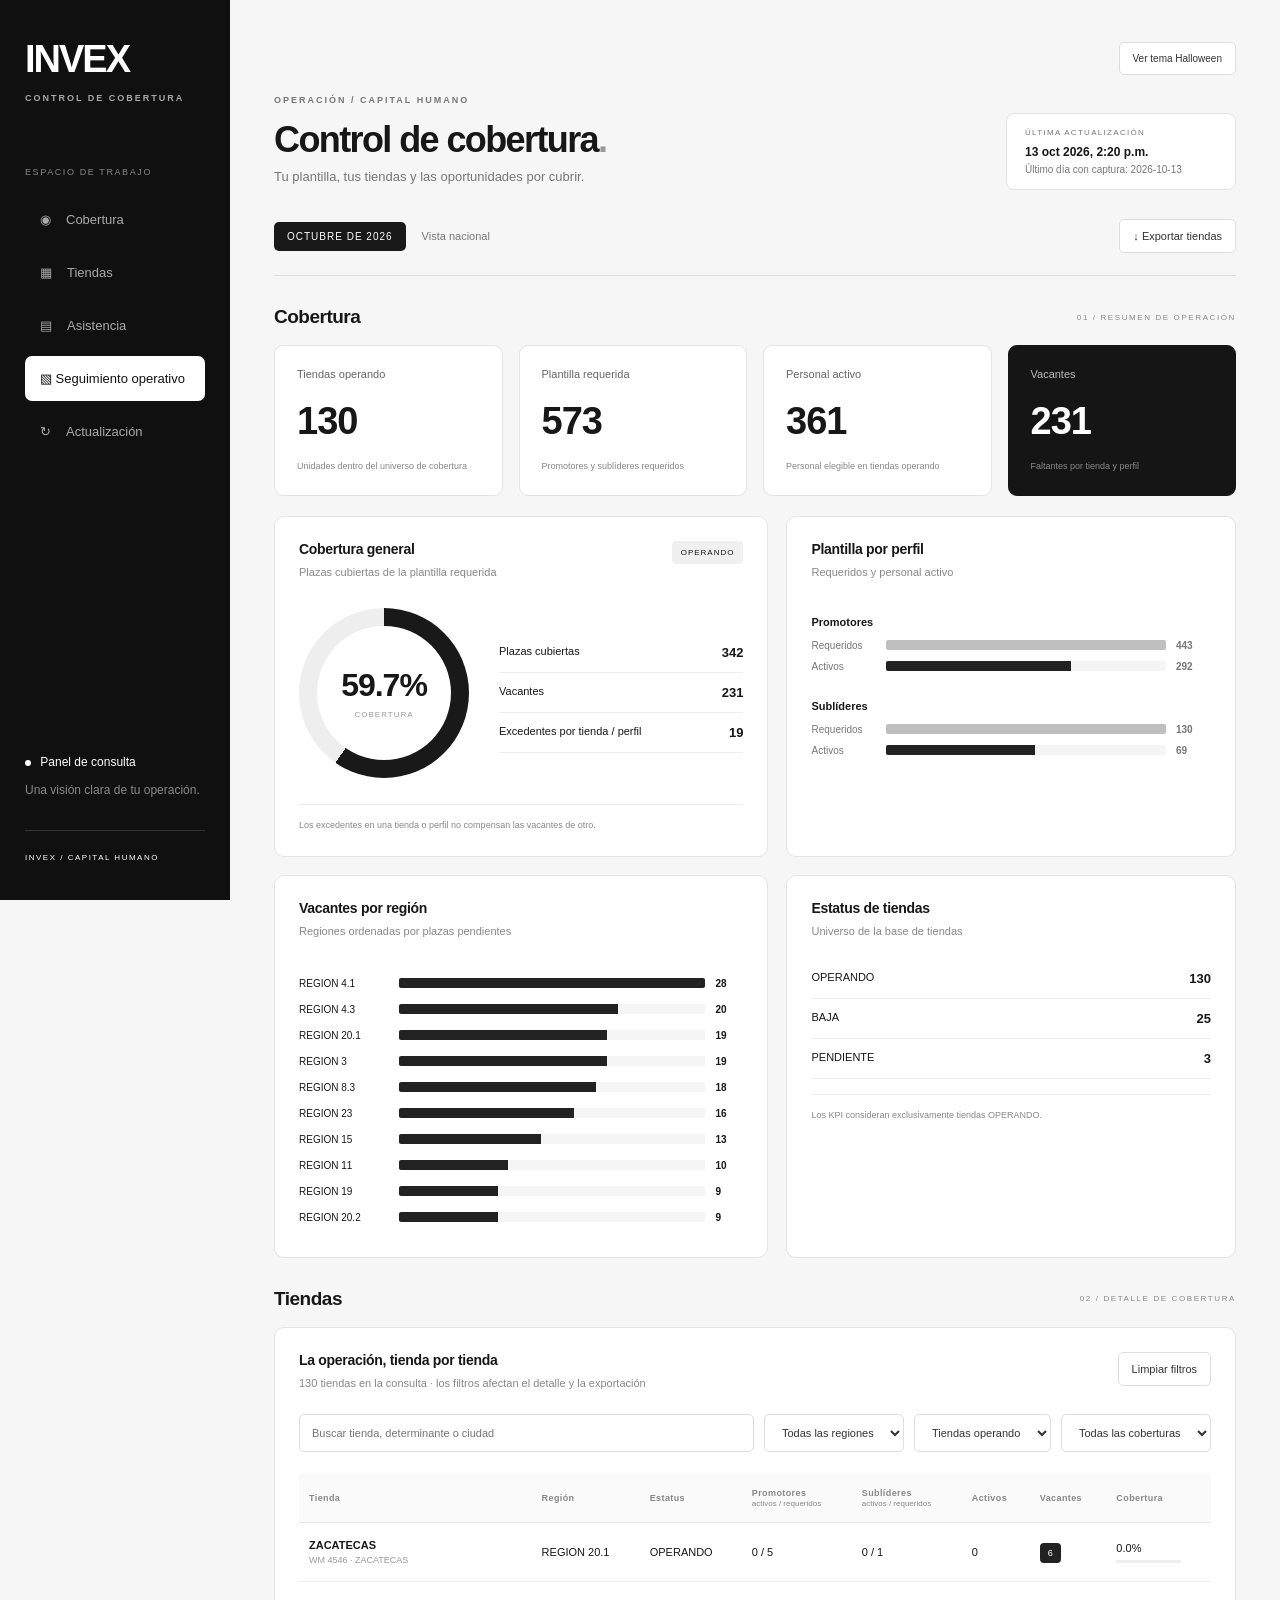
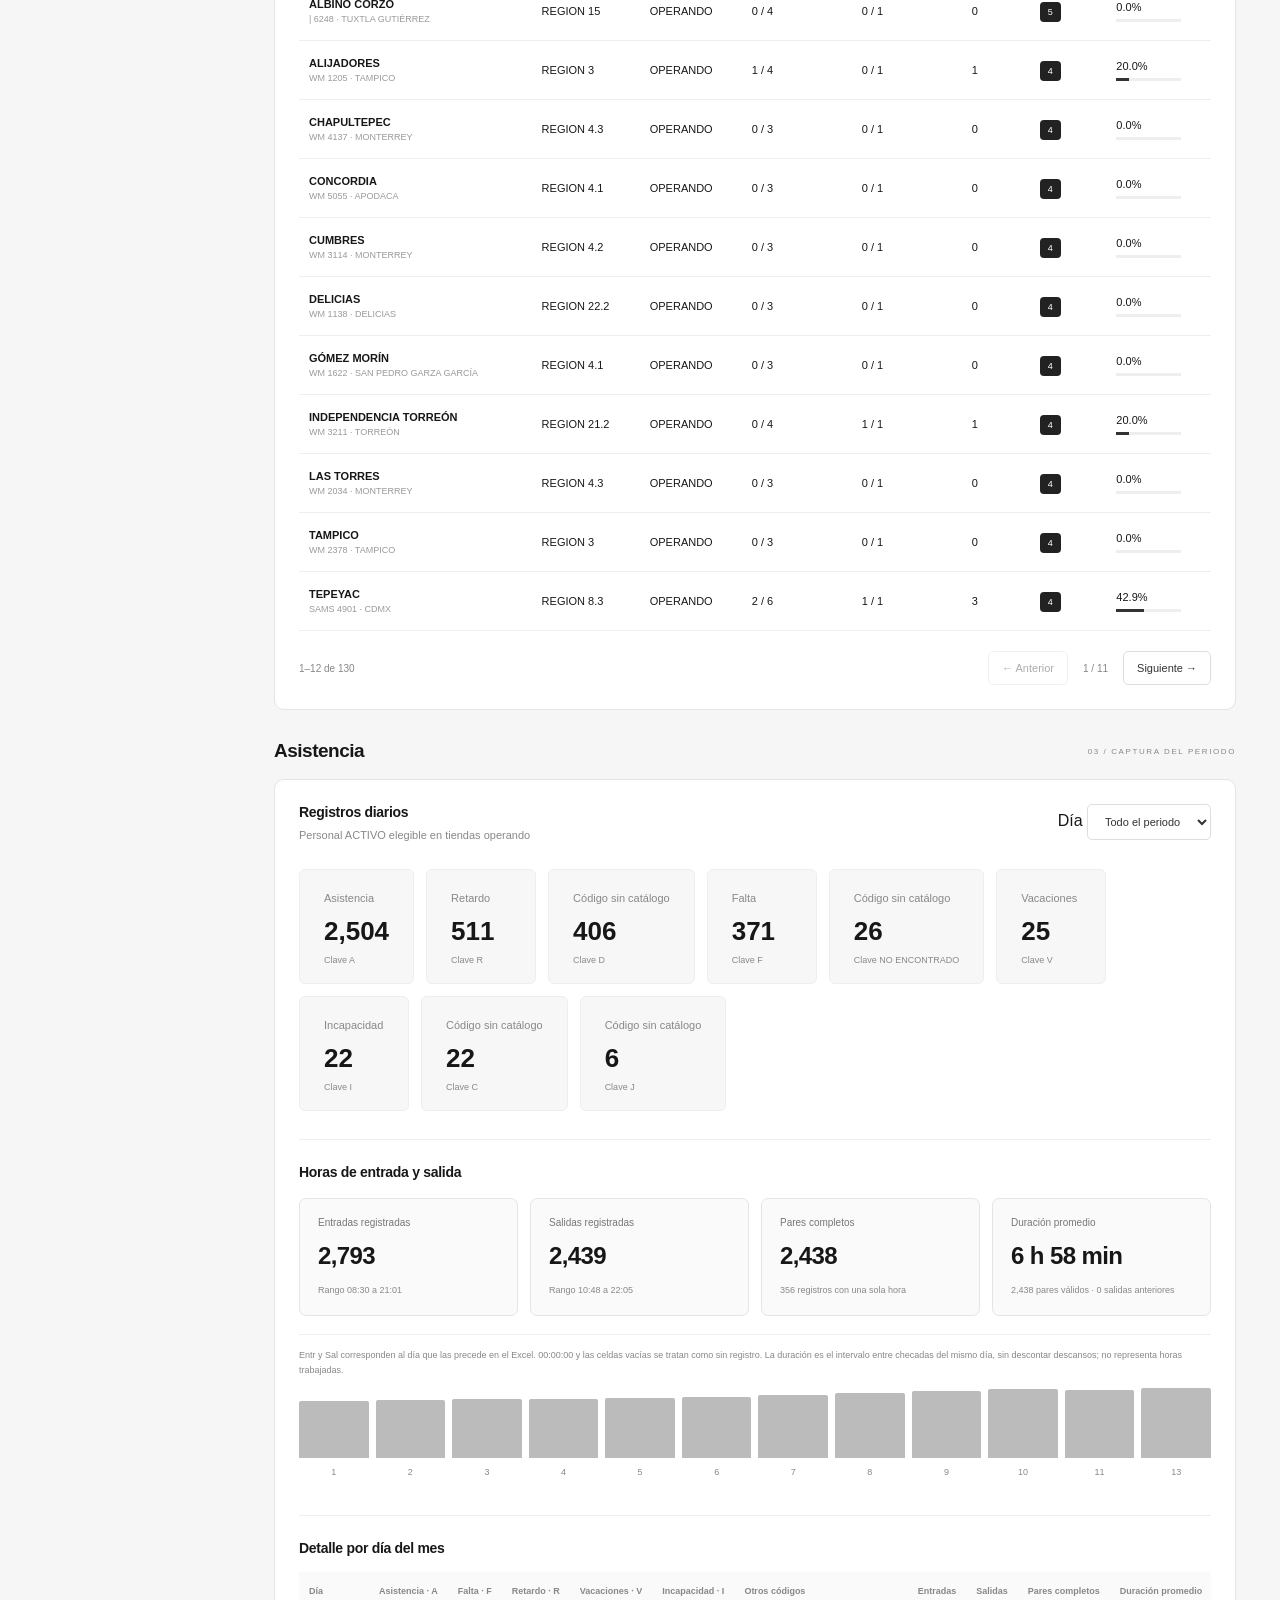
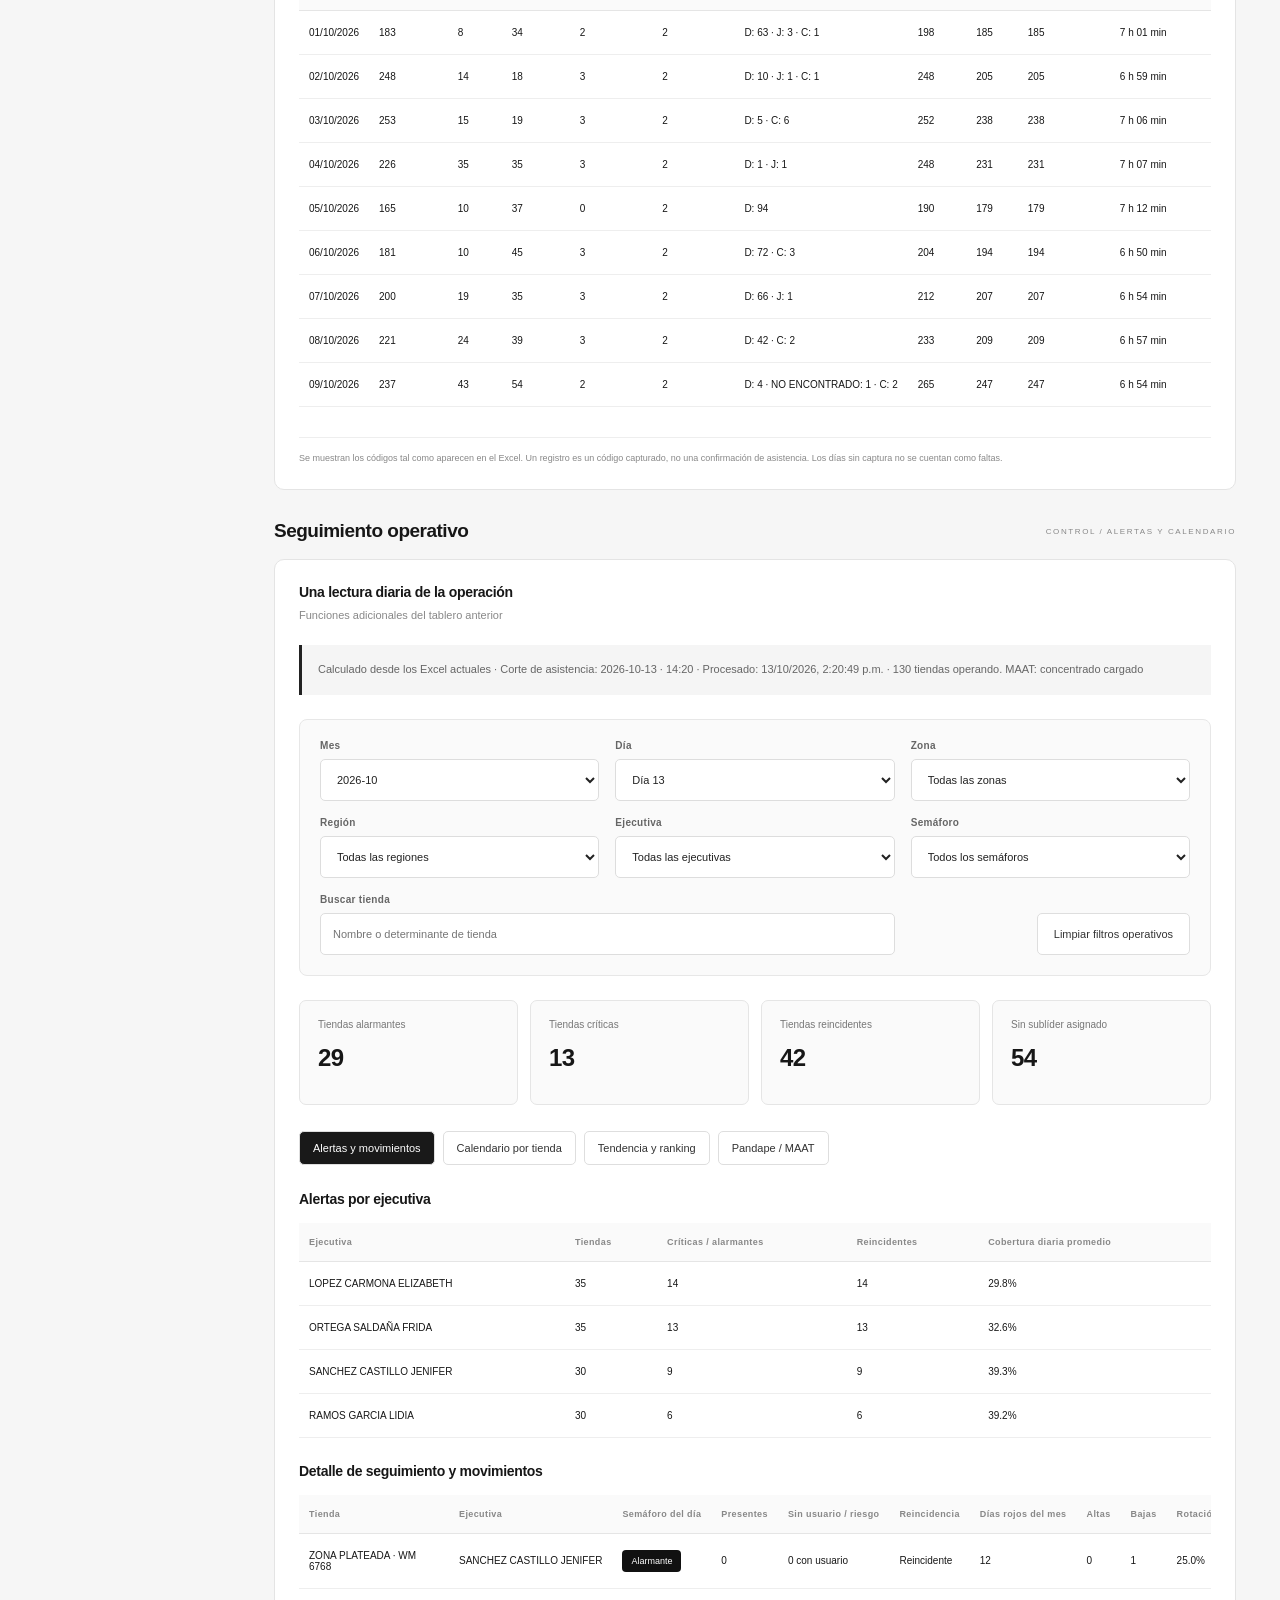
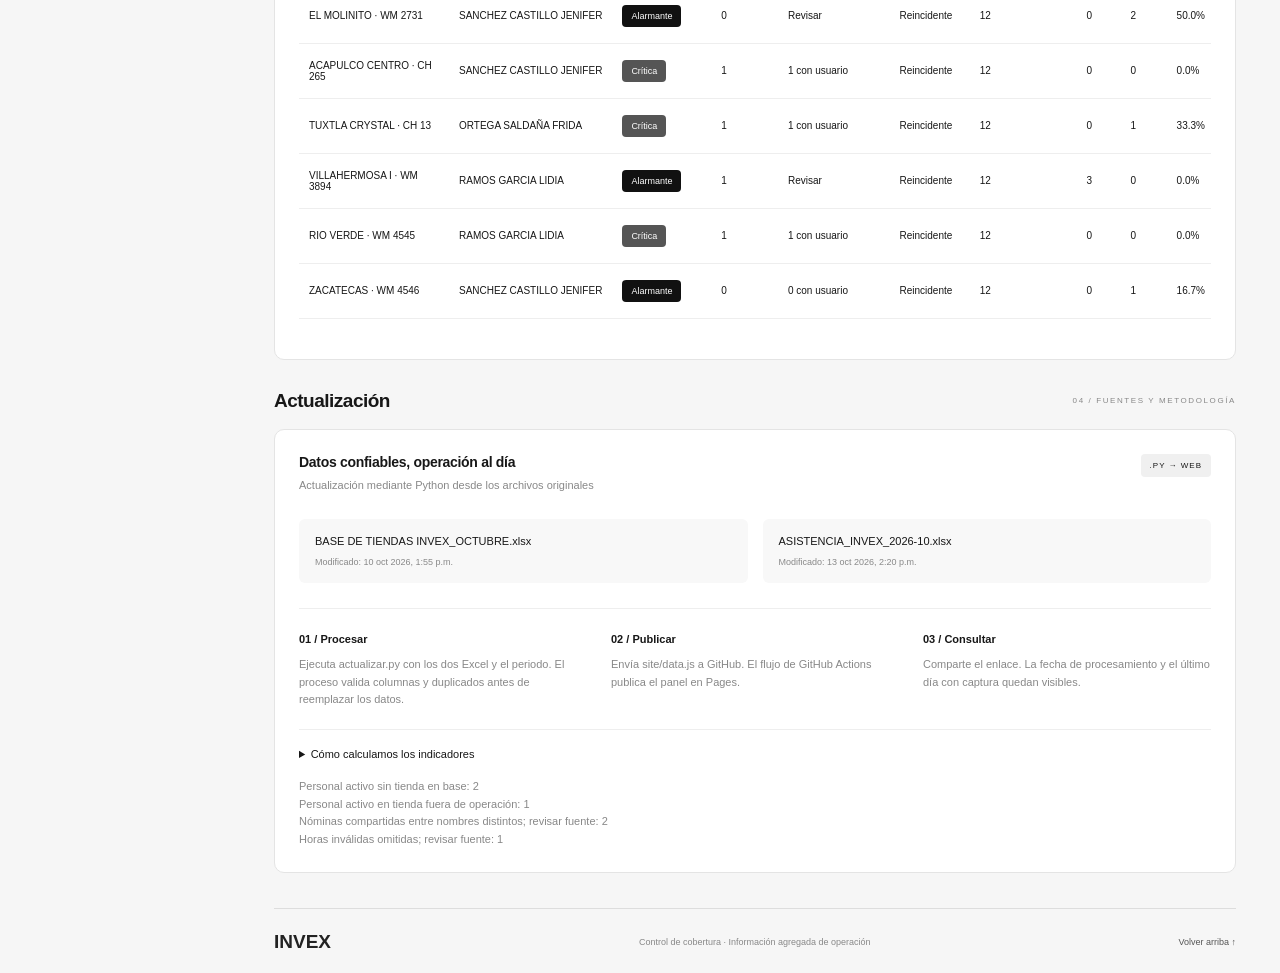
==== site/index.html @ 1d936dd9 "Publicar tablero de cobertura INVEX y proceso de actualización" ====
<!doctype html>
<html lang="es"><head><meta charset="utf-8"><meta name="viewport" content="width=device-width, initial-scale=1"><meta name="description" content="Control de cobertura INVEX: plantilla, vacantes y asistencia por tienda."><title>INVEX · Control de cobertura</title><link rel="icon" type="image/svg+xml" href="favicon.svg?v=jack-pixel-20261013"><link rel="stylesheet" href="styles.css"><script defer src="data.js"></script><script defer src="exportaciones.js?v=detalle-auto-20261013"></script><script defer src="app.js?v=detalle-auto-20261013"></script><link rel="stylesheet" href="temporada.css?v=halloween-20261013"><script defer src="temporada.js?v=halloween-20261013"></script></head>
<body><aside><a class="brand" href="#cobertura">INVEX<span>CONTROL DE COBERTURA</span></a><div class="nav-label">ESPACIO DE TRABAJO</div><nav aria-label="Secciones"><a href="#cobertura" class="selected">◉ <span>Cobertura</span></a><a href="#tiendas">▦ <span>Tiendas</span></a><a href="#asistencia">▤ <span>Asistencia</span></a><a href="#actualizacion">↻ <span>Actualización</span></a></nav><div class="side-bottom"><span class="dot"></span> Panel de consulta<p>Una visión clara de tu operación.</p><small>INVEX / CAPITAL HUMANO</small></div></aside>
<main><header><div class="eyebrow">OPERACIÓN / CAPITAL HUMANO</div><div class="heading"><div><h1>Control de cobertura<span>.</span></h1><p>Tu plantilla, tus tiendas y las oportunidades por cubrir.</p></div><div class="update"><span>ÚLTIMA ACTUALIZACIÓN</span><strong id="updated">Sin datos procesados</strong><small id="cutoff"></small></div></div></header><div class="toolbar"><span class="period" id="period">—</span><span id="scope">Vista nacional</span><button id="export">↓ Exportar tiendas</button></div><div id="error" role="alert" hidden></div>
<section id="cobertura"><div class="section-title"><h2>Cobertura</h2><span>01 / RESUMEN DE OPERACIÓN</span></div><div class="kpis" id="kpis"></div><div class="chart-grid"><article class="panel"><div class="panel-title"><div><h3>Cobertura general</h3><p>Plazas cubiertas de la plantilla requerida</p></div><span class="tag">OPERANDO</span></div><div class="coverage-body"><div id="donut" class="donut"><div><strong id="percent">—</strong><small>COBERTURA</small></div></div><div class="legend" id="legend"></div></div><p class="note">Los excedentes en una tienda o perfil no compensan las vacantes de otro.</p></article><article class="panel"><div class="panel-title"><div><h3>Plantilla por perfil</h3><p>Requeridos y personal activo</p></div></div><div id="profiles" class="bars"></div></article><article class="panel"><div class="panel-title"><div><h3>Vacantes por región</h3><p>Regiones ordenadas por plazas pendientes</p></div></div><div id="regions" class="regions"></div></article><article class="panel"><div class="panel-title"><div><h3>Estatus de tiendas</h3><p>Universo de la base de tiendas</p></div></div><div id="statuses" class="status-list"></div><p class="note">Los KPI consideran exclusivamente tiendas OPERANDO.</p></article></div></section>
<section id="tiendas"><div class="section-title"><h2>Tiendas</h2><span>02 / DETALLE DE COBERTURA</span></div><article class="panel"><div class="panel-title"><div><h3>La operación, tienda por tienda</h3><p id="count"></p></div><button id="clear">Limpiar filtros</button></div><div class="filters"><input id="search" type="search" placeholder="Buscar tienda, determinante o ciudad" aria-label="Buscar tienda"><select id="region" aria-label="Región"><option value="">Todas las regiones</option></select><select id="status" aria-label="Estatus"><option value="OPERANDO">Tiendas operando</option><option value="">Todos los estatus</option></select><select id="gap" aria-label="Cobertura"><option value="">Todas las coberturas</option><option value="gap">Con vacantes</option><option value="full">Plantilla completa</option><option value="zero">Sin personal activo</option></select></div><div class="table-wrap"><table><thead><tr><th>Tienda</th><th>Región</th><th>Estatus</th><th>Promotores<br><small>activos / requeridos</small></th><th>Sublíderes<br><small>activos / requeridos</small></th><th>Activos</th><th>Vacantes</th><th>Cobertura</th></tr></thead><tbody id="rows"></tbody></table></div><div class="pagination"><span id="range"></span><div><button id="prev">← Anterior</button><span id="page"></span><button id="next">Siguiente →</button></div></div></article></section>
<section id="asistencia"><div class="section-title"><h2>Asistencia</h2><span>03 / CAPTURA DEL PERIODO</span></div><article class="panel"><div class="panel-title"><div><h3>Registros diarios</h3><p>Personal ACTIVO elegible en tiendas operando</p></div><label>Día <select id="day" aria-label="Día de asistencia"></select></label></div><div id="attendance" class="attendance"></div><div id="timeline" class="timeline" aria-label="Registros por día"></div><p class="note">Se muestran los códigos tal como aparecen en el Excel. Un registro es un código capturado, no una confirmación de asistencia. Los días sin captura no se cuentan como faltas.</p></article></section>
<section id="actualizacion"><div class="section-title"><h2>Actualización</h2><span>04 / FUENTES Y METODOLOGÍA</span></div><article class="panel"><div class="panel-title"><div><h3>Datos confiables, operación al día</h3><p>Actualización mediante Python desde los archivos originales</p></div><span class="tag">.PY → WEB</span></div><div id="sources" class="sources"></div><div class="method"><div><strong>01 / Procesar</strong><p>Ejecuta actualizar.py con los dos Excel y el periodo. El proceso valida columnas y duplicados antes de reemplazar los datos.</p></div><div><strong>02 / Publicar</strong><p>Envía site/data.js a GitHub. El flujo de GitHub Actions publica el panel en Pages.</p></div><div><strong>03 / Consultar</strong><p>Comparte el enlace. La fecha de procesamiento y el último día con captura quedan visibles.</p></div></div><details><summary>Cómo calculamos los indicadores</summary><p>Plantilla requerida = promotores requeridos + sublíderes. Personal activo = estatus ACTIVO, perfil PROMOTOR DE CREDITO o SUBLIDER, asignado a una tienda OPERANDO. Vacantes = suma de faltantes por tienda y perfil, con mínimo cero. Cobertura = plazas cubiertas / plantilla requerida. El corte corresponde al último día con un código registrado; no acredita que todas las tiendas hayan completado ese día.</p></details><div id="warnings"></div></article></section><footer><strong>INVEX</strong><span>Control de cobertura · Información agregada de operación</span><a href="#cobertura">Volver arriba ↑</a></footer></main></body></html>
---- site/styles.css ----
:root{font-family:Inter,'Segoe UI',Arial,sans-serif;color:#171717;background:#f6f6f6;font-synthesis:none;scroll-behavior:smooth}*{box-sizing:border-box}body{margin:0}aside{position:fixed;inset:0 auto 0 0;width:230px;background:#101010;color:#fff;padding:38px 25px;display:flex;flex-direction:column}.brand{font-size:38px;font-weight:850;letter-spacing:-2px;color:white;text-decoration:none}.brand span{display:block;font-size:9px;letter-spacing:2px;color:#a7a7a7;margin-top:12px}.nav-label{color:#888;font-size:9px;letter-spacing:1.6px;margin:64px 0 20px}nav{display:grid;gap:8px}nav a{color:#aaa;text-decoration:none;display:flex;gap:15px;padding:15px;border-radius:7px;font-size:13px}nav a:hover,nav a.selected{background:#fff;color:#111}.side-bottom{margin-top:auto;font-size:12px}.side-bottom p{color:#888;line-height:1.6}.side-bottom small{display:block;border-top:1px solid #333;padding-top:22px;margin-top:30px;font-size:8px;letter-spacing:1.5px}.dot{display:inline-block;width:6px;height:6px;border-radius:50%;background:#fff;margin-right:6px}main{margin-left:230px;max-width:1750px;padding:42px 44px 20px}.eyebrow{font-size:9px;letter-spacing:2px;color:#777;font-weight:650}.heading{display:flex;justify-content:space-between;align-items:center;gap:25px}h1{font-size:36px;letter-spacing:-1.6px;margin:14px 0 8px}h1 span{color:#999}header p{color:#777;font-size:13px;margin-top:0}.update{background:white;border:1px solid #e3e3e3;border-radius:8px;padding:14px 18px;min-width:230px}.update span{font-size:8px;letter-spacing:1.3px;color:#777;display:block}.update strong{font-size:12px;display:block;margin-top:8px}.update small{font-size:10px;color:#777;display:block;margin-top:5px}.toolbar{display:flex;align-items:center;gap:16px;border-bottom:1px solid #ddd;padding:22px 0;color:#777;font-size:11px}.period{background:#191919;color:white;padding:9px 13px;border-radius:5px;font-size:10px;letter-spacing:1px}.toolbar button{margin-left:auto}button,select,input{font:inherit}button,select{border:1px solid #dedede;background:#fff;border-radius:5px;padding:10px 13px;font-size:11px;color:#333}button{cursor:pointer}button:hover{background:#eee}button:disabled{opacity:.4;cursor:default}a:focus-visible,button:focus-visible,input:focus-visible,select:focus-visible,summary:focus-visible{outline:2px solid #555;outline-offset:3px}section{scroll-margin-top:20px}.section-title{display:flex;justify-content:space-between;align-items:center;margin:30px 0 17px}.section-title h2{font-size:19px;letter-spacing:-.5px;margin:0}.section-title>span{font-size:8px;letter-spacing:1.6px;color:#888}.kpis{display:grid;grid-template-columns:repeat(4,1fr);gap:16px}.kpi{background:white;border:1px solid #e4e4e4;border-radius:9px;padding:22px}.kpi:last-child{background:#151515;color:white;border-color:#151515}.kpi-label{font-size:11px;display:flex;justify-content:space-between;color:#666}.kpi:last-child .kpi-label{color:#bbb}.kpi strong{font-size:38px;letter-spacing:-1px;display:block;margin:20px 0 12px}.kpi small{font-size:9px;color:#888}.chart-grid{display:grid;grid-template-columns:1.1fr 1fr;gap:18px;margin-top:20px}.panel{background:#fff;border:1px solid #e4e4e4;border-radius:10px;padding:24px}.panel-title{display:flex;align-items:flex-start;justify-content:space-between;gap:12px}.panel h3{font-size:14px;margin:0 0 7px;letter-spacing:-.3px}.panel p{color:#888;font-size:11px;line-height:1.6;margin:0}.tag{font-size:8px;letter-spacing:1px;background:#f0f0f0;padding:7px 9px;border-radius:4px;white-space:nowrap}.coverage-body{display:flex;align-items:center;gap:30px;margin:26px 0}.donut{width:170px;height:170px;flex-shrink:0;background:conic-gradient(#191919 var(--fill,0%),#eee 0);border-radius:50%;padding:18px}.donut>div{height:100%;border-radius:50%;background:#fff;display:flex;flex-direction:column;align-items:center;justify-content:center}.donut strong{font-size:32px;letter-spacing:-1px}.donut small{font-size:8px;color:#999;letter-spacing:1px;margin-top:6px}.legend{flex:1}.legend div,.status-list div{display:flex;justify-content:space-between;font-size:11px;padding:12px 0;border-bottom:1px solid #eee}.legend strong,.status-list strong{font-size:13px}.panel .note{font-size:9px;border-top:1px solid #eee;padding-top:13px;margin-top:15px}.bars{margin-top:30px}.profile{margin-bottom:24px}.profile>strong{font-size:11px}.bar-line{display:grid;grid-template-columns:65px 1fr 35px;align-items:center;gap:10px;margin:10px 0;font-size:10px;color:#777}.bar{height:10px;background:#f5f5f5;border-radius:2px;overflow:hidden}.bar i{display:block;height:100%;background:#222}.bar.light i{background:#bfbfbf}.regions{max-height:270px;overflow:auto;margin-top:22px}.region-row{display:grid;grid-template-columns:90px 1fr 28px;gap:10px;align-items:center;font-size:10px;margin:15px 0}.status-list{margin-top:18px}.filters{display:flex;gap:10px;margin:22px 0}.filters input{flex:1;min-width:160px;border:1px solid #ddd;border-radius:5px;padding:12px;font-size:11px}.table-wrap{overflow:auto}table{border-collapse:collapse;width:100%;text-align:left;white-space:nowrap}th{font-size:9px;font-weight:600;color:#888;letter-spacing:.4px;background:#fafafa;padding:14px 10px;border-bottom:1px solid #e5e5e5}th small{font-size:8px;font-weight:400;letter-spacing:0}td{font-size:11px;padding:16px 10px;border-bottom:1px solid #eee}td strong{display:block;font-size:11px}td small{display:block;font-size:9px;color:#999;margin-top:4px}.badge{background:#f0f0f0;padding:5px 8px;border-radius:4px;font-size:9px}.badge.gap{background:#222;color:white}.tiny-bar{height:3px;background:#eee;width:65px;margin-top:6px}.tiny-bar i{height:100%;background:#333;display:block}.pagination{display:flex;justify-content:space-between;align-items:center;margin-top:20px;font-size:10px;color:#888}.pagination>div{display:flex;gap:15px;align-items:center}.attendance{display:flex;flex-wrap:wrap;gap:12px;margin:24px 0}.code{background:#f7f7f7;padding:18px 24px;min-width:110px;border:1px solid #eee;border-radius:6px}.code span{font-size:11px;color:#888}.code strong{font-size:26px;display:block;margin-top:10px}.timeline{display:flex;gap:7px;align-items:flex-end;height:110px;overflow:auto;padding:10px 0}.daybar{flex:1;min-width:20px;text-align:center;font-size:9px;color:#888}.daybar i{display:block;background:#bbb;margin-bottom:9px;border-radius:2px 2px 0 0}.daybar.current i{background:#222}.sources{display:grid;grid-template-columns:1fr 1fr;gap:15px;margin:25px 0}.source{background:#f8f8f8;border-radius:6px;padding:16px;overflow-wrap:anywhere;font-size:11px}.source small{display:block;color:#888;margin-top:10px;font-size:9px}.method{display:grid;grid-template-columns:repeat(3,1fr);gap:24px;padding:20px 0;border-top:1px solid #eee}.method strong{font-size:11px}.method p{margin-top:9px}details{padding-top:18px;border-top:1px solid #eee;font-size:11px}summary{cursor:pointer}details p{margin-top:12px!important}#warnings{font-size:10px;color:#666;margin-top:18px}footer{display:flex;justify-content:space-between;align-items:center;border-top:1px solid #ddd;margin-top:35px;padding-top:22px;font-size:9px;color:#888}footer strong{font-size:19px;color:#222}footer a{color:#555;text-decoration:none}#error{padding:20px;border:1px solid #999;margin-top:20px;font-size:13px} @media(min-width:1500px){main{padding-left:65px;padding-right:65px}}@media(max-width:1100px){aside{width:190px;padding:30px 18px}main{margin-left:190px;padding:30px 24px}.heading{align-items:flex-start}h1{font-size:29px}.kpis{gap:10px}.kpi{padding:18px}.coverage-body{gap:15px}.donut{width:140px;height:140px}.filters{flex-wrap:wrap}}@media(max-width:780px){aside{position:static;width:auto;padding:22px;display:block}.brand{font-size:28px}.brand span{font-size:8px;display:inline;margin-left:18px}.nav-label,.side-bottom{display:none}nav{display:flex;gap:6px;margin-top:20px;overflow:auto}nav a{padding:10px;font-size:11px}main{margin:0;padding:25px 18px}.heading{display:block}h1{font-size:30px}.update{margin-top:18px}.section-title>span{font-size:7px}.kpis{grid-template-columns:1fr 1fr}.kpi strong{font-size:32px}.chart-grid{grid-template-columns:1fr}.panel{padding:20px}.coverage-body{justify-content:center}.filters>*{width:100%}.sources,.method{grid-template-columns:1fr}.pagination{gap:10px;flex-wrap:wrap}footer span{display:none}}
---- site/temporada.css ----
.season-controls{display:flex;justify-content:flex-end;gap:8px;margin-bottom:20px;flex-wrap:wrap}.season-controls button{font-size:10px}.season-scene[hidden]{display:none}.season-scene{position:relative;display:flex;align-items:center;justify-content:space-between;min-height:160px;margin:28px 0 5px;padding:26px 30px;border:1px solid #705379;background:linear-gradient(115deg,#21142e,#17101f);overflow:hidden;box-shadow:inset 0 0 0 5px #140e1a,4px 4px 0 #09060e}.season-label{z-index:1}.season-label span{font:10px monospace;color:#ffb16b;letter-spacing:2px}.season-label strong{display:block;margin:10px 0;font:700 28px monospace;letter-spacing:-1px;color:#fff0db;text-shadow:3px 3px #4f2c5e}.season-label small{font:9px monospace;letter-spacing:2px;color:#b79bcc}.season-art{display:flex;align-items:flex-end;gap:16px;position:relative;width:270px;min-height:110px;flex-shrink:0}.pixel-sprite{display:block;width:60px;height:60px;image-rendering:pixelated;filter:drop-shadow(4px 4px 0 #08060d);flex-shrink:0}.pixel-ghost{width:70px;height:70px;animation:ghost-float 4.4s ease-in-out infinite}.pixel-pumpkin{animation:pumpkin-sway 5s steps(4,end) infinite;transform-origin:bottom center}.pixel-skull{width:46px;height:46px;animation:skull-bob 6s steps(4,end) infinite}.pixel-bat{position:absolute;width:40px;height:40px;right:20px;top:-5px;animation:bat-drift 8s steps(18,end) infinite}.pixel-stars{position:absolute;inset:0;opacity:.45;pointer-events:none;background-image:radial-gradient(square,#b99acc 1px,transparent 1px);background-image:radial-gradient(#d7b9f4 1px,transparent 1px);background-size:47px 39px}.season-scene:after{content:"";position:absolute;inset:0;pointer-events:none;background:repeating-linear-gradient(0deg,transparent 0 3px,#0000000b 3px 4px)}
.halloween{color:#f4e8d9;background:#100c17}.halloween aside{background:#09060f;border-right:1px solid #49304f}.halloween .brand{color:#ffaf66;text-shadow:3px 3px #63357b}.halloween nav a:hover,.halloween nav a.selected{background:#ffad63;color:#21152e;box-shadow:3px 3px 0 #52325e}.halloween .dot{background:#ffad63}.halloween h1,.halloween h2,.halloween h3{color:#fff0db}.halloween h1 span{color:#ffad63}.halloween .eyebrow{color:#b99acc}.halloween header p{color:#c1adc8}.halloween .panel,.halloween .kpi,.halloween .update{background:#1a1323;border-color:#4b3456;box-shadow:3px 3px 0 #08060f}.halloween .section-title{border-color:#49344f}.halloween .section-title>span,.halloween .toolbar,.halloween .update span,.halloween .update small{color:#c6b2ce}.halloween .toolbar{border-color:#49344f}.halloween .period,.halloween .badge.gap{background:#ffad63;color:#21152e}.halloween .panel p,.halloween .kpi span,.halloween .kpi small,.halloween .note,.halloween .code span{color:#bda9c8}.halloween .kpi strong{color:#ffbc7f}.halloween button,.halloween select,.halloween input{background:#21172e;color:#f7eadc;border-color:#664c74}.halloween button:hover{background:#33223f;border-color:#bd8fd1}.halloween input::placeholder{color:#ac93b7}.halloween .operation-tabs button[aria-pressed=true]{background:#ffad63;color:#21152e;border-color:#ffad63}.halloween .tag,.halloween .badge{background:#35253f;color:#f1dce7}.halloween .panel .note,.halloween td,.halloween .legend div,.halloween .status-list div,.halloween .source,.halloween .method,.halloween details{border-color:#47324f}.halloween th{background:#2c1d36;color:#f8d8b4;border-color:#5b3d64}.halloween td{color:#ede0ef}.halloween .legend strong,.halloween .status-list strong,.halloween .profile>strong{color:#f7e6d5}.halloween .bar,.halloween .tiny-bar{background:#382640}.halloween .bar i,.halloween .tiny-bar i,.halloween .trend-column i{background:#ffad63}.halloween .bar.light i{background:#ab85bf}.halloween .donut{background:conic-gradient(#ffad63 var(--fill,0%),#392740 0)}.halloween .donut>div{background:#1a1323}.halloween .donut strong{color:#ffbc7f}.halloween .donut small{color:#c0a9c9}.halloween .region-row{color:#d0bad7}.halloween .code,.halloween .source,.halloween .hour-card{background:#21172e;border-color:#49344f;color:#f7e6d5}.halloween .daybar i{background:#9770aa}.halloween .daybar.current i{background:#ffad63}.halloween #operacion .operation-filters{background:#21172e;border-color:#49344f}.halloween #operacion .operation-filter{color:#c8afd1}.halloween #operacion .operation-filter select,.halloween #operacion .operation-filter input{background:#140e1d;border-color:#63476f;color:#f7eadc}.halloween .operation-source,.halloween .operation-day-detail{background:#281b32;border-color:#ffad63;color:#dcc5e3!important}.halloween .registration-kpi{background:#1f152b;border-color:#61436d;box-shadow:4px 4px 0 #0b0711;border-radius:4px}.halloween .registration-kpi span{color:#d0b6db}.halloween .registration-kpi strong{color:#ffbc7f;text-shadow:2px 2px #4f2c5e}.halloween .registration-kpi small{background:#34233e;color:#ffe3c0}.halloween .registration-kpi:after{background:linear-gradient(to right,#ffad63 var(--registration-progress,0%),#493152 var(--registration-progress,0%))}.halloween .registration-store-link{color:#ffbc7f}.halloween .ALARMANTE{background:#fa9950;color:#21152e}.halloween .CRITICA{background:#b38ac5;color:#160d20}.halloween .RIESGO{background:#554065;color:#fff0db}.halloween .OPTIMA{background:#21172e;color:#fff0db;border-color:#bb8ccc}.halloween .SIN_DATOS{background:#251a31;color:#bfa6ca}.halloween footer{border-color:#49344f;color:#bea6c7}.halloween footer strong,.halloween footer a{color:#ffad63}.halloween #warnings{color:#c9b0d1}
@keyframes ghost-float{0%,100%{transform:translateY(-8px)}50%{transform:translateY(5px)}}@keyframes pumpkin-sway{0%,100%{transform:rotate(-4deg)}50%{transform:rotate(4deg)}}@keyframes skull-bob{0%,100%{transform:translateY(0)}50%{transform:translateY(-4px)}}@keyframes bat-drift{0%,100%{transform:translate(0,0)}50%{transform:translate(-24px,8px)}}.season-paused .pixel-sprite{animation-play-state:paused}@media(prefers-reduced-motion:reduce){.pixel-sprite{animation:none!important}}@media(max-width:780px){.season-scene{padding:20px;min-height:145px}.season-label strong{font-size:23px}.season-art{width:175px;gap:7px;min-height:90px}.pixel-sprite{width:45px;height:45px}.pixel-ghost{width:54px;height:54px}.pixel-skull{width:36px;height:36px}.pixel-bat{width:30px;height:30px;right:8px}.season-label span,.season-label small{font-size:8px;letter-spacing:1px}}@media(max-width:450px){.season-scene{align-items:flex-start;min-height:195px}.season-art{position:absolute;right:20px;bottom:10px}.season-label strong{font-size:24px}}
.halloween .kpi>div,.halloween .kpi>span,.halloween .kpi>small,.halloween .kpi>p{color:#cbb7d2}.halloween .hour-card>span,.halloween .hour-card>small{color:#cbb7d2}
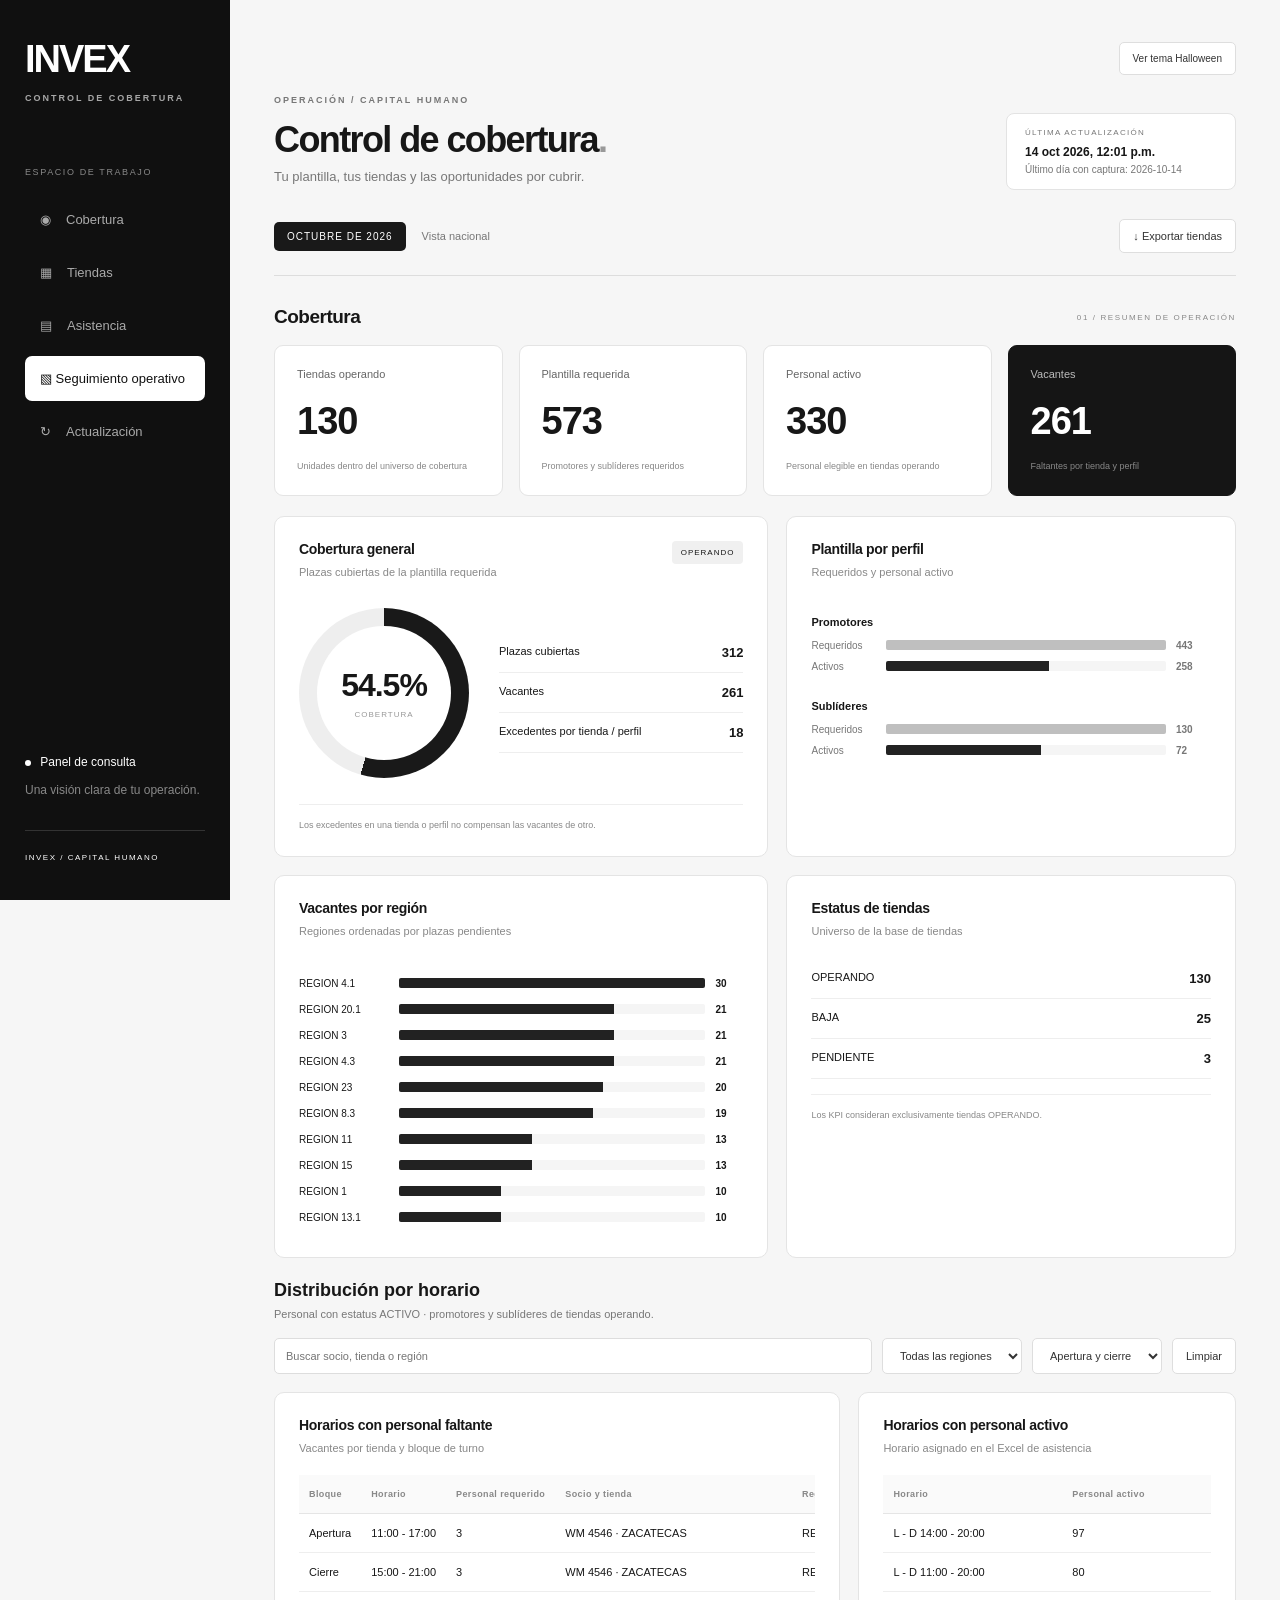
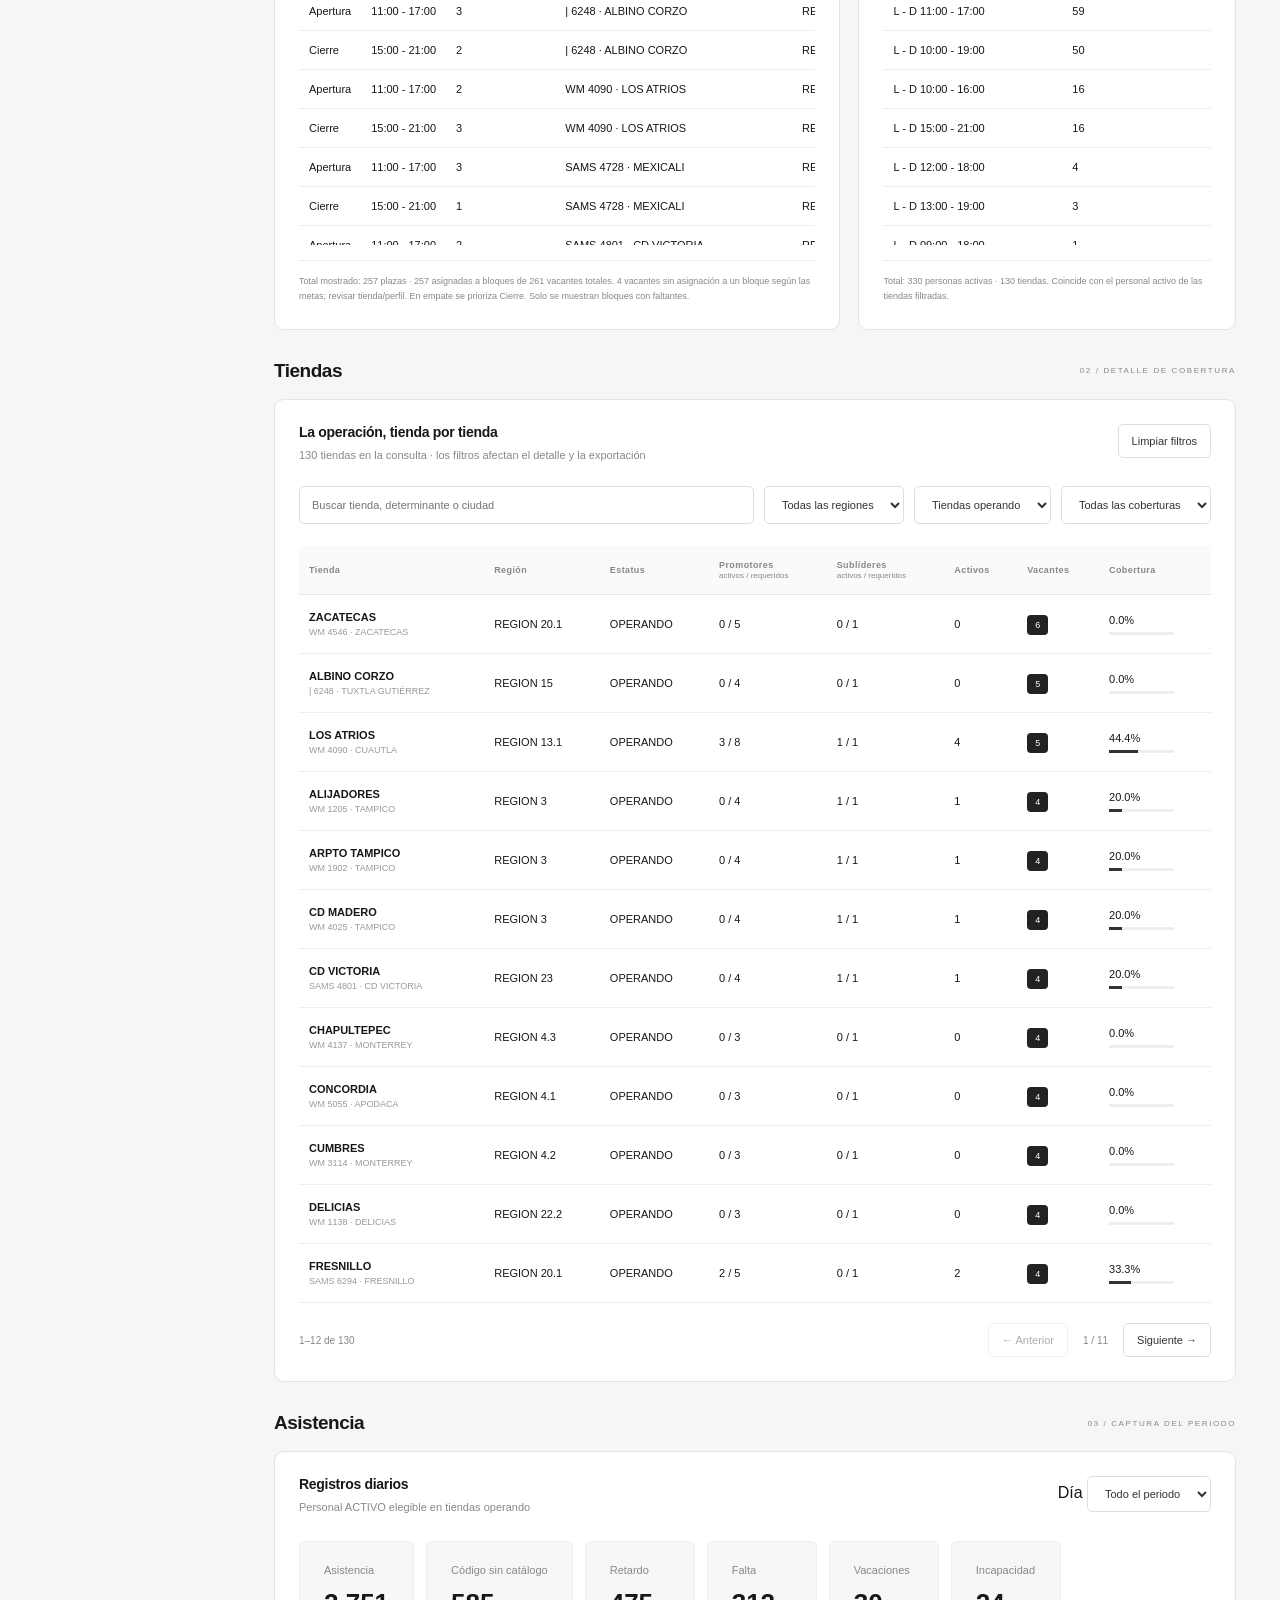
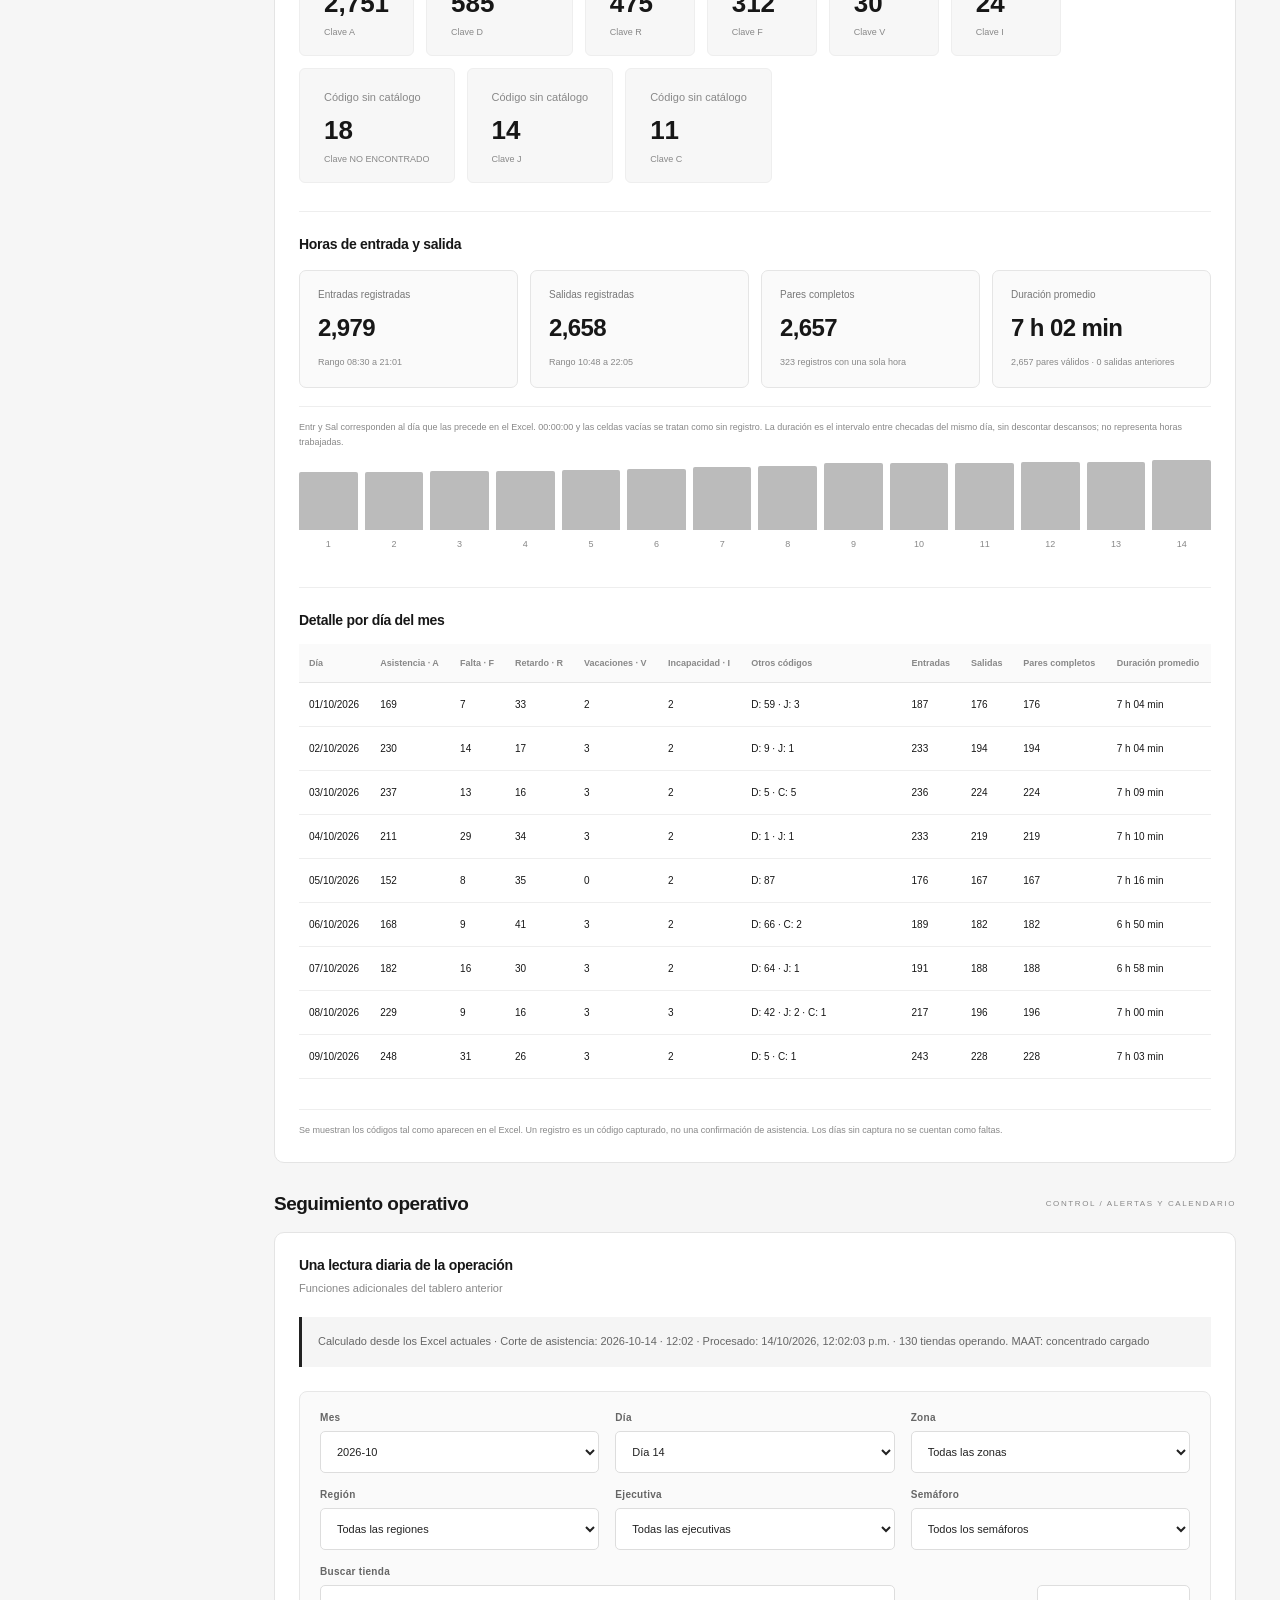
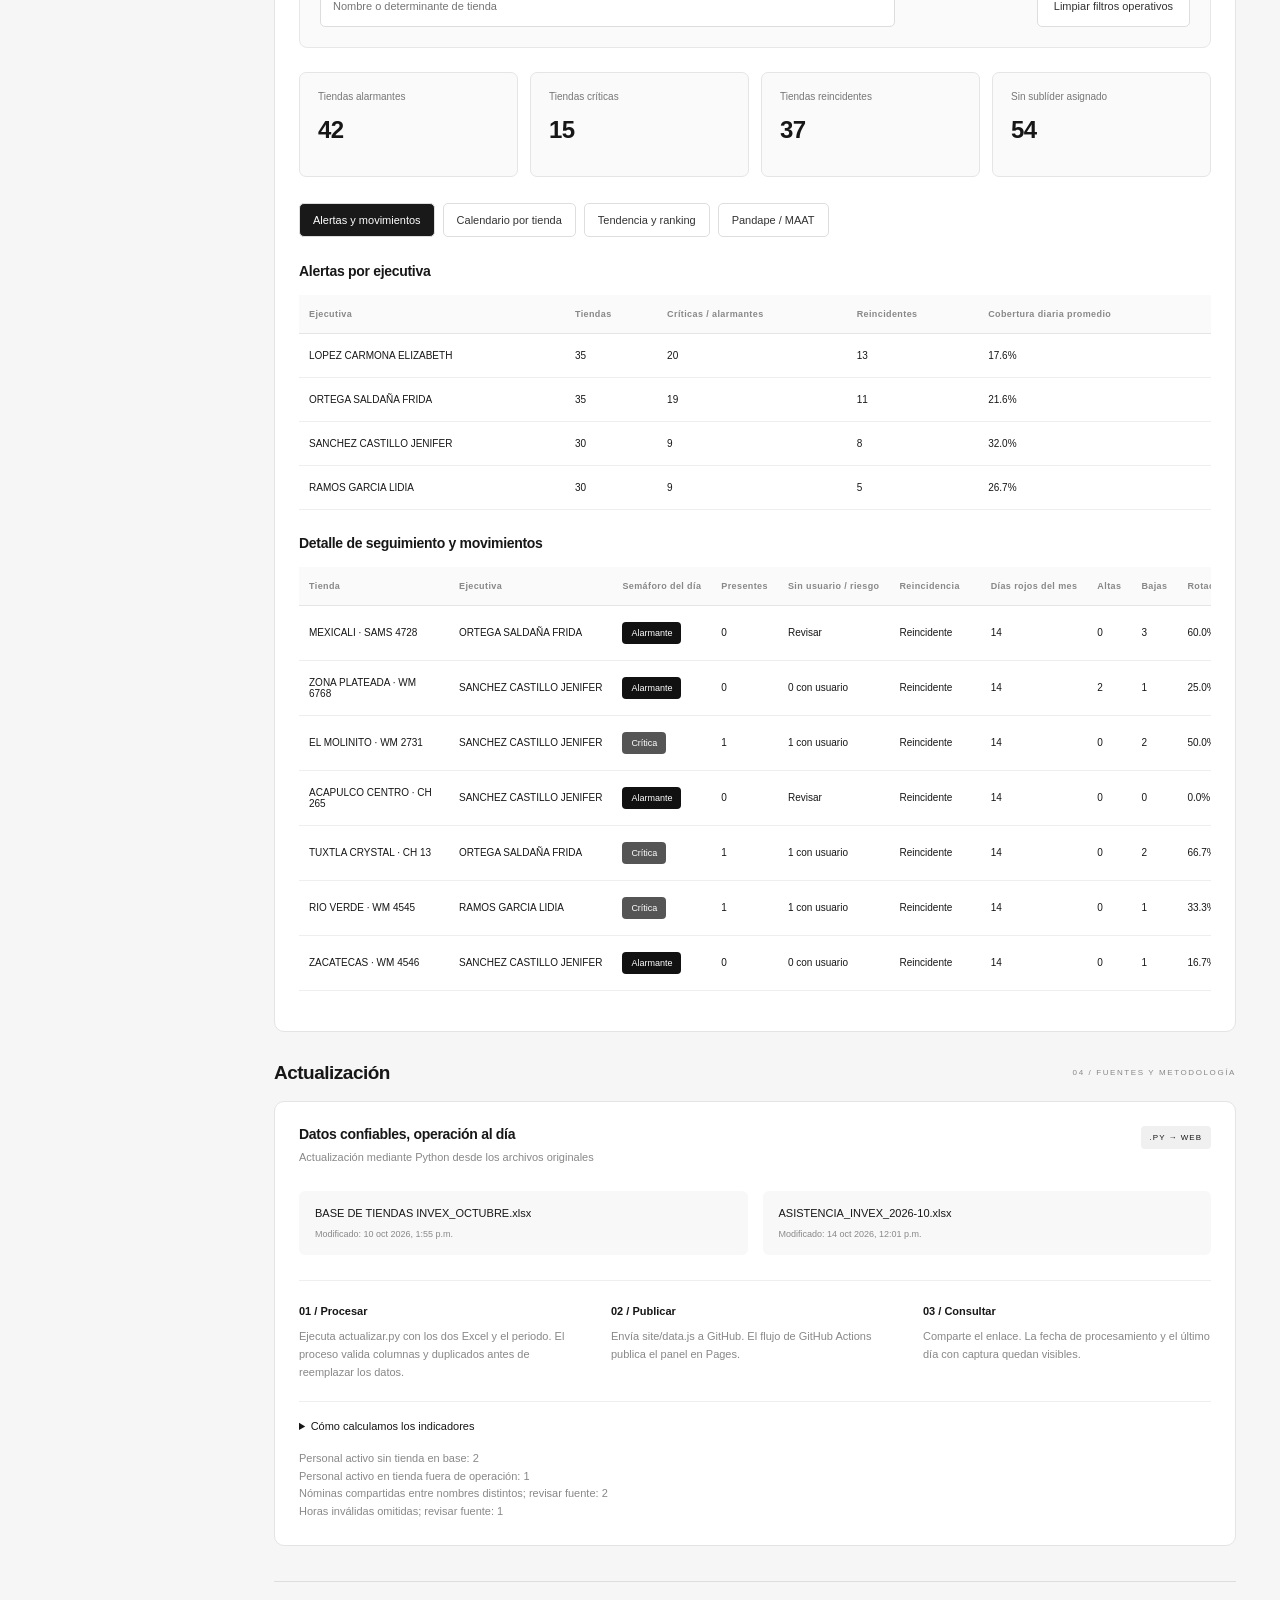
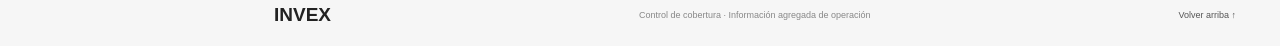
==== commit db30ddd6: "Publicar tablero de cobertura INVEX y proceso de actualización" ====
--- a/site/index.html
+++ b/site/index.html
@@ -1,5 +1,5 @@
 <!doctype html>
-<html lang="es"><head><meta charset="utf-8"><meta name="viewport" content="width=device-width, initial-scale=1"><meta name="description" content="Control de cobertura INVEX: plantilla, vacantes y asistencia por tienda."><title>INVEX · Control de cobertura</title><link rel="icon" type="image/svg+xml" href="favicon.svg?v=jack-pixel-20261013"><link rel="stylesheet" href="styles.css"><script defer src="data.js"></script><script defer src="exportaciones.js?v=detalle-auto-20261013"></script><script defer src="app.js?v=detalle-auto-20261013"></script><link rel="stylesheet" href="temporada.css?v=halloween-20261013"><script defer src="temporada.js?v=halloween-20261013"></script></head>
+<html lang="es"><head><meta charset="utf-8"><meta name="viewport" content="width=device-width, initial-scale=1"><meta name="description" content="Control de cobertura INVEX: plantilla, vacantes y asistencia por tienda."><title>INVEX · Control de cobertura</title><link rel="icon" type="image/svg+xml" href="favicon.svg?v=jack-pixel-20261013"><link rel="stylesheet" href="styles.css"><script defer src="data.js"></script><script defer src="exportaciones.js?v=detalle-auto-20261013"></script><script defer src="app.js?v=detalle-auto-20261013"></script><link rel="stylesheet" href="temporada.css?v=halloween-20261013"><script defer src="temporada.js?v=halloween-20261013"></script><link rel="stylesheet" href="turnos.css?v=20261014"><script defer src="turnos.js?v=20261014"></script></head>
 <body><aside><a class="brand" href="#cobertura">INVEX<span>CONTROL DE COBERTURA</span></a><div class="nav-label">ESPACIO DE TRABAJO</div><nav aria-label="Secciones"><a href="#cobertura" class="selected">◉ <span>Cobertura</span></a><a href="#tiendas">▦ <span>Tiendas</span></a><a href="#asistencia">▤ <span>Asistencia</span></a><a href="#actualizacion">↻ <span>Actualización</span></a></nav><div class="side-bottom"><span class="dot"></span> Panel de consulta<p>Una visión clara de tu operación.</p><small>INVEX / CAPITAL HUMANO</small></div></aside>
 <main><header><div class="eyebrow">OPERACIÓN / CAPITAL HUMANO</div><div class="heading"><div><h1>Control de cobertura<span>.</span></h1><p>Tu plantilla, tus tiendas y las oportunidades por cubrir.</p></div><div class="update"><span>ÚLTIMA ACTUALIZACIÓN</span><strong id="updated">Sin datos procesados</strong><small id="cutoff"></small></div></div></header><div class="toolbar"><span class="period" id="period">—</span><span id="scope">Vista nacional</span><button id="export">↓ Exportar tiendas</button></div><div id="error" role="alert" hidden></div>
 <section id="cobertura"><div class="section-title"><h2>Cobertura</h2><span>01 / RESUMEN DE OPERACIÓN</span></div><div class="kpis" id="kpis"></div><div class="chart-grid"><article class="panel"><div class="panel-title"><div><h3>Cobertura general</h3><p>Plazas cubiertas de la plantilla requerida</p></div><span class="tag">OPERANDO</span></div><div class="coverage-body"><div id="donut" class="donut"><div><strong id="percent">—</strong><small>COBERTURA</small></div></div><div class="legend" id="legend"></div></div><p class="note">Los excedentes en una tienda o perfil no compensan las vacantes de otro.</p></article><article class="panel"><div class="panel-title"><div><h3>Plantilla por perfil</h3><p>Requeridos y personal activo</p></div></div><div id="profiles" class="bars"></div></article><article class="panel"><div class="panel-title"><div><h3>Vacantes por región</h3><p>Regiones ordenadas por plazas pendientes</p></div></div><div id="regions" class="regions"></div></article><article class="panel"><div class="panel-title"><div><h3>Estatus de tiendas</h3><p>Universo de la base de tiendas</p></div></div><div id="statuses" class="status-list"></div><p class="note">Los KPI consideran exclusivamente tiendas OPERANDO.</p></article></div></section>
--- a/site/turnos.css
+++ b/site/turnos.css
@@ -0,0 +1 @@
+.coverage-shifts{margin-top:22px}.shift-heading h3{font-size:18px;margin:0 0 7px}.shift-heading p{font-size:11px;color:#777;margin:0}.shift-controls{display:flex;gap:10px;flex-wrap:wrap;margin:18px 0}.shift-controls>*{min-width:0}.shift-controls input{flex:1 1 240px;border:1px solid #ddd;border-radius:5px;padding:11px;font-size:11px}.shift-panels{display:grid;grid-template-columns:minmax(0,1.5fr) minmax(0,1fr);gap:18px}.shift-panel{min-width:0}.shift-scroll{max-height:370px;margin-top:18px;overscroll-behavior:contain}.shift-scroll th{position:sticky;top:0;z-index:1}.shift-scroll td{padding:13px 10px}.shift-scroll td:nth-child(3){font-variant-numeric:tabular-nums}.shift-panel .note{line-height:1.7}.halloween .shift-heading p{color:#cbb7d2}.halloween .shift-controls input{background:#211728;color:#f5efe8;border-color:#49304e}.halloween .shift-scroll th{background:#302038;color:#f5efe8}.halloween .shift-scroll td{border-color:#49304e}.halloween .shift-panel .note{color:#cbb7d2}@media(max-width:1050px){.shift-panels{grid-template-columns:1fr}}@media(max-width:600px){.shift-controls>*{width:100%;flex-basis:100%}.shift-panel{padding:16px}.shift-scroll{max-height:320px}}
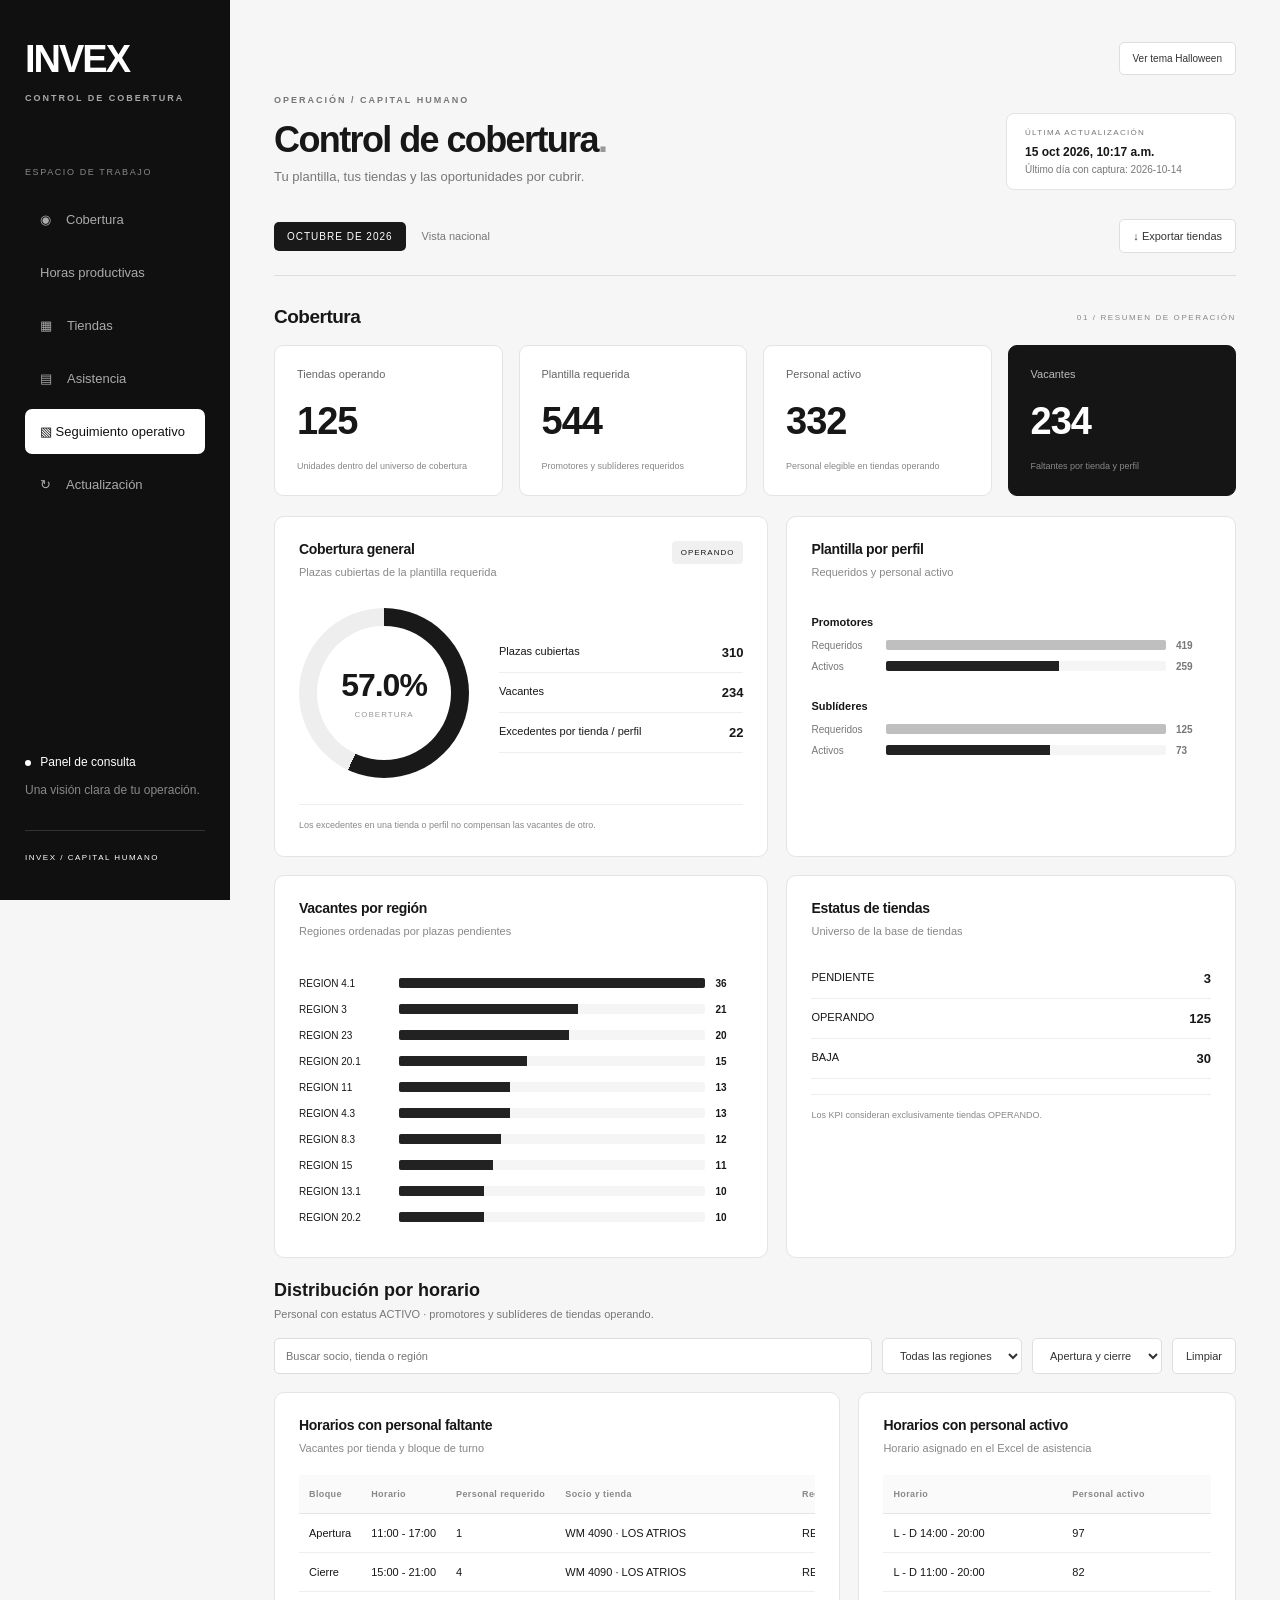
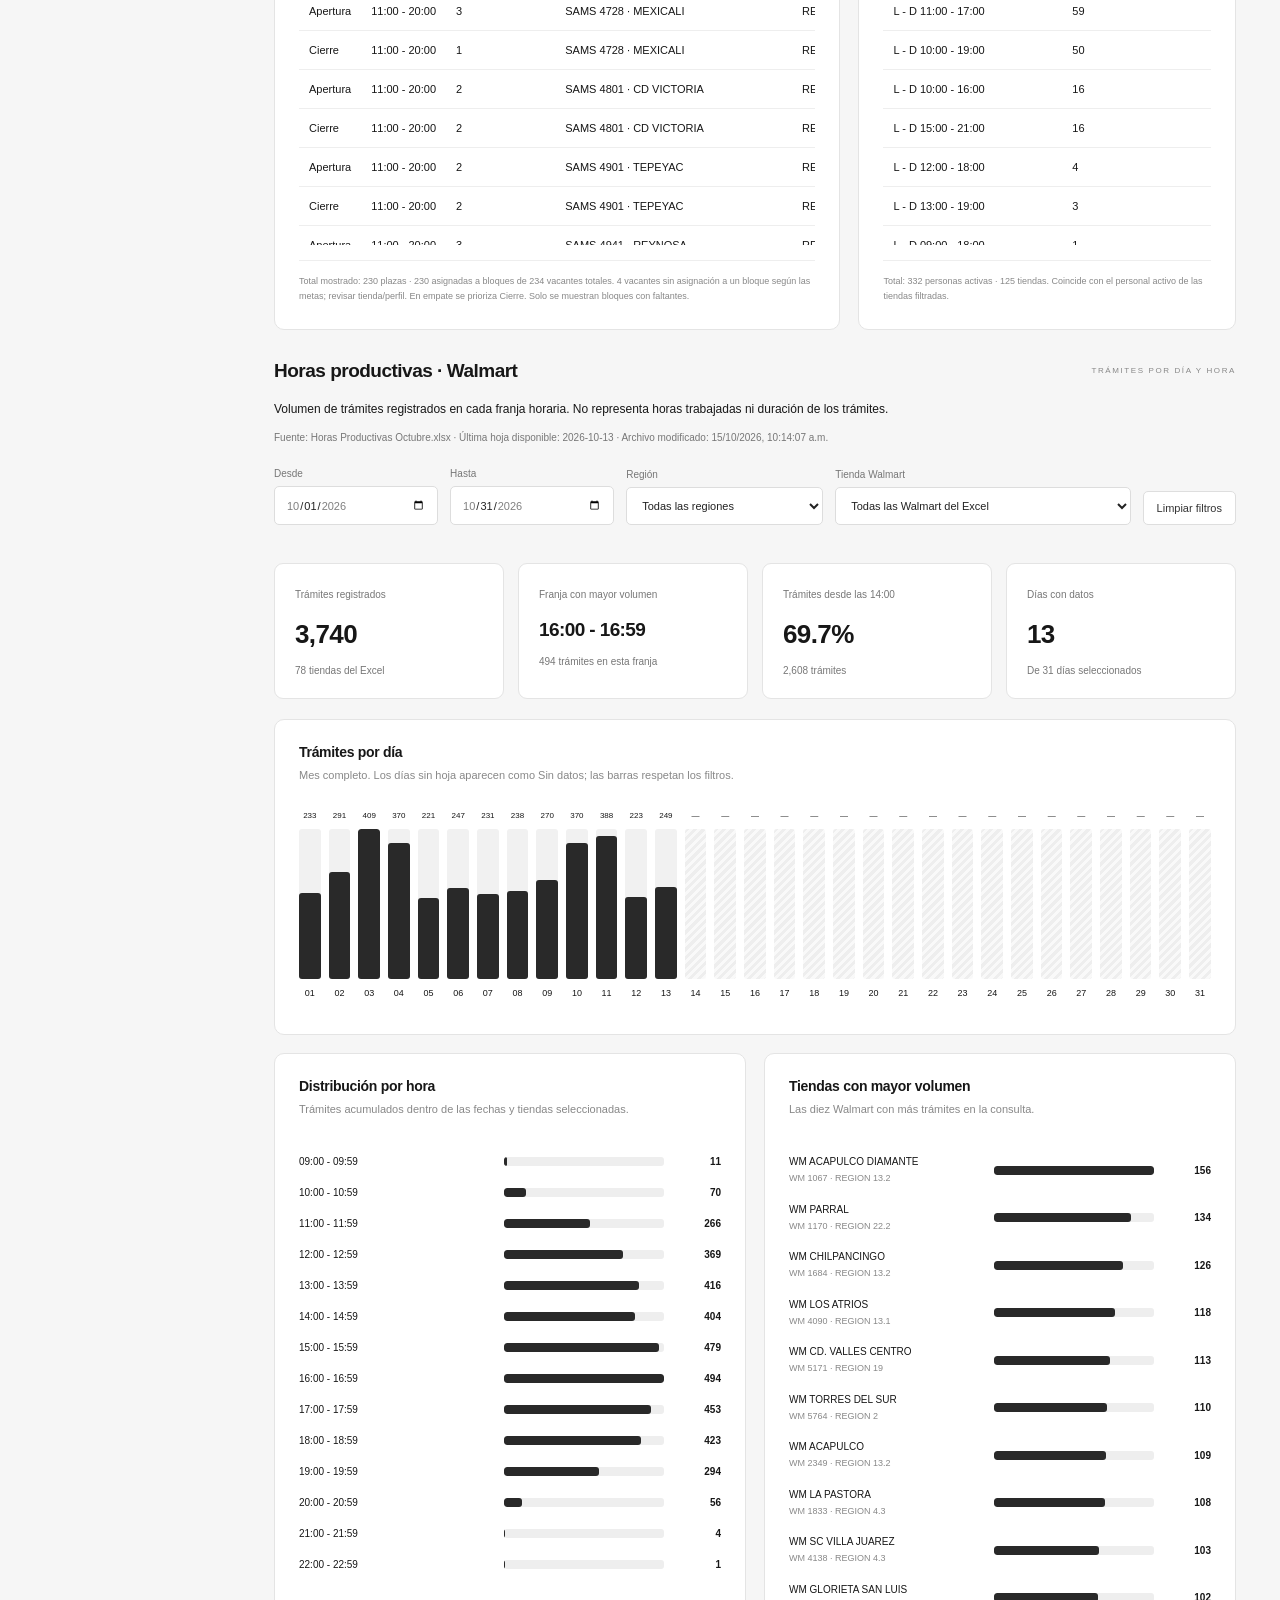
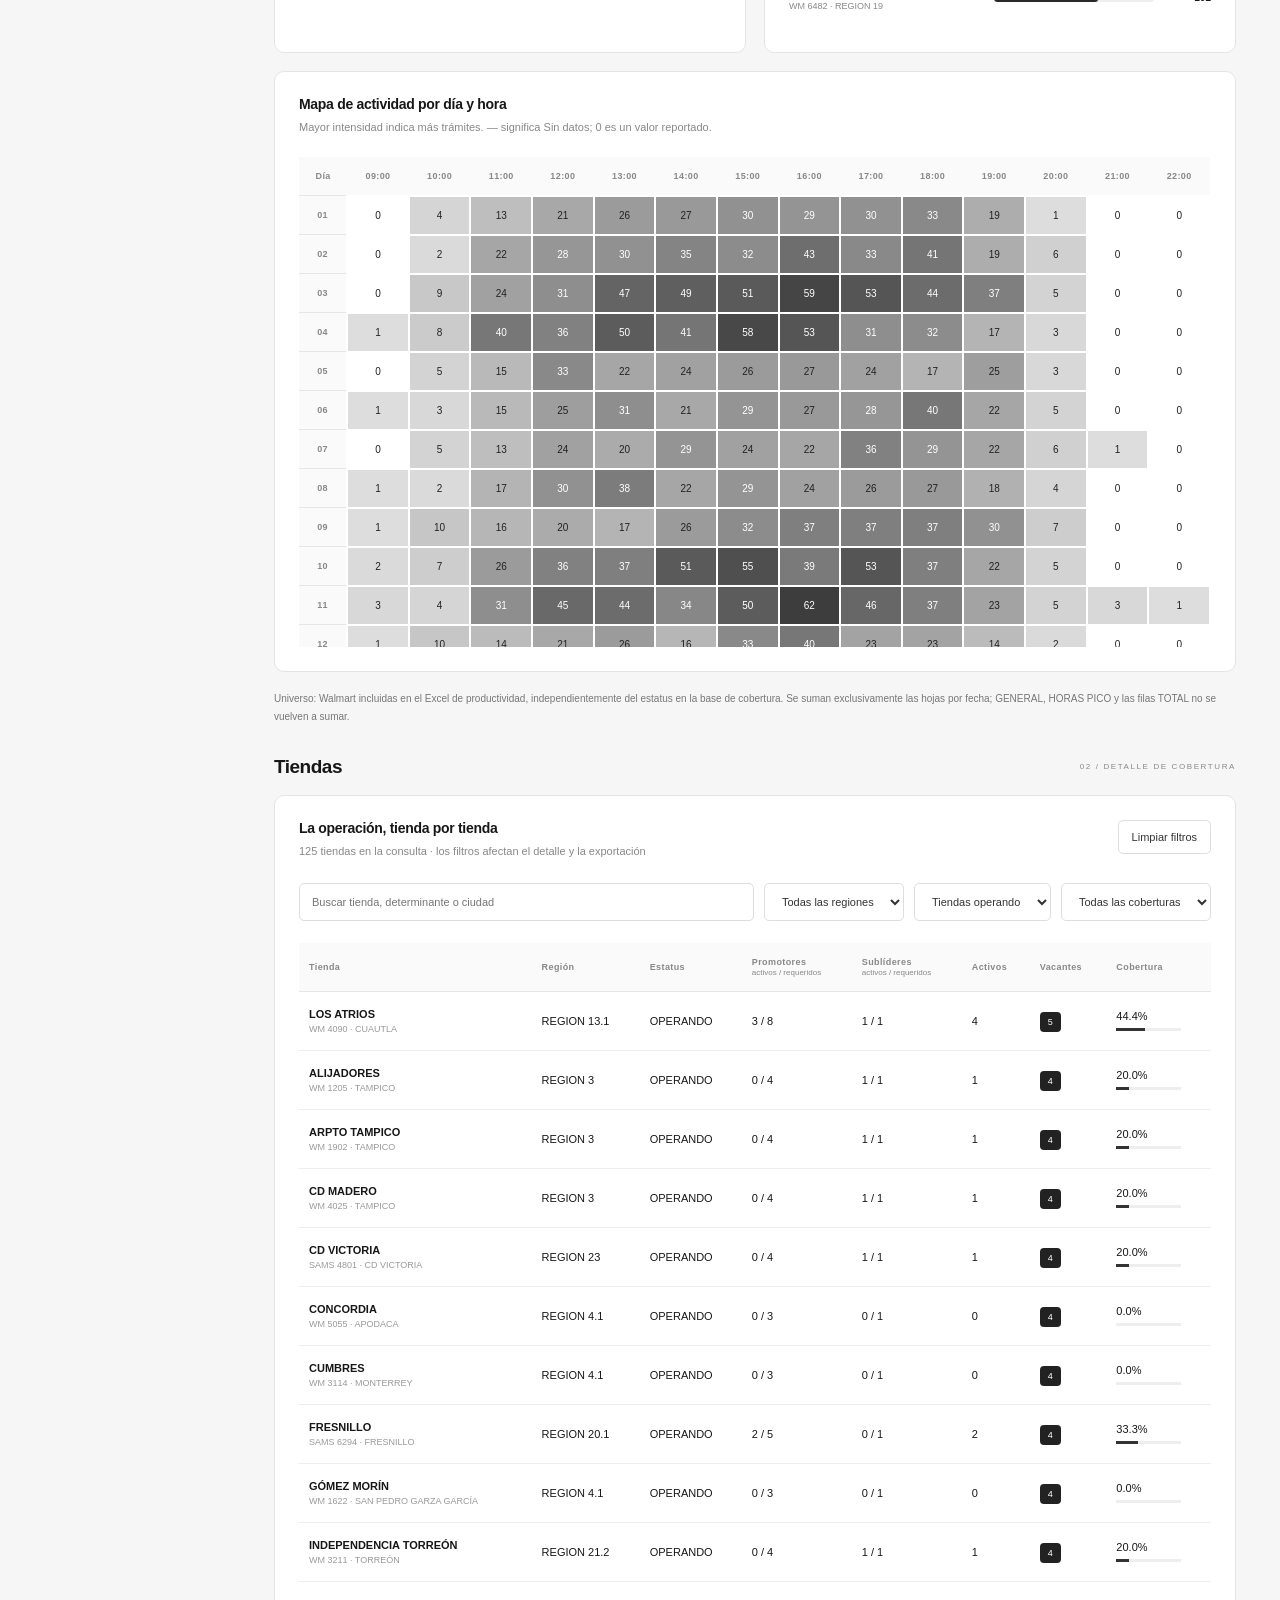
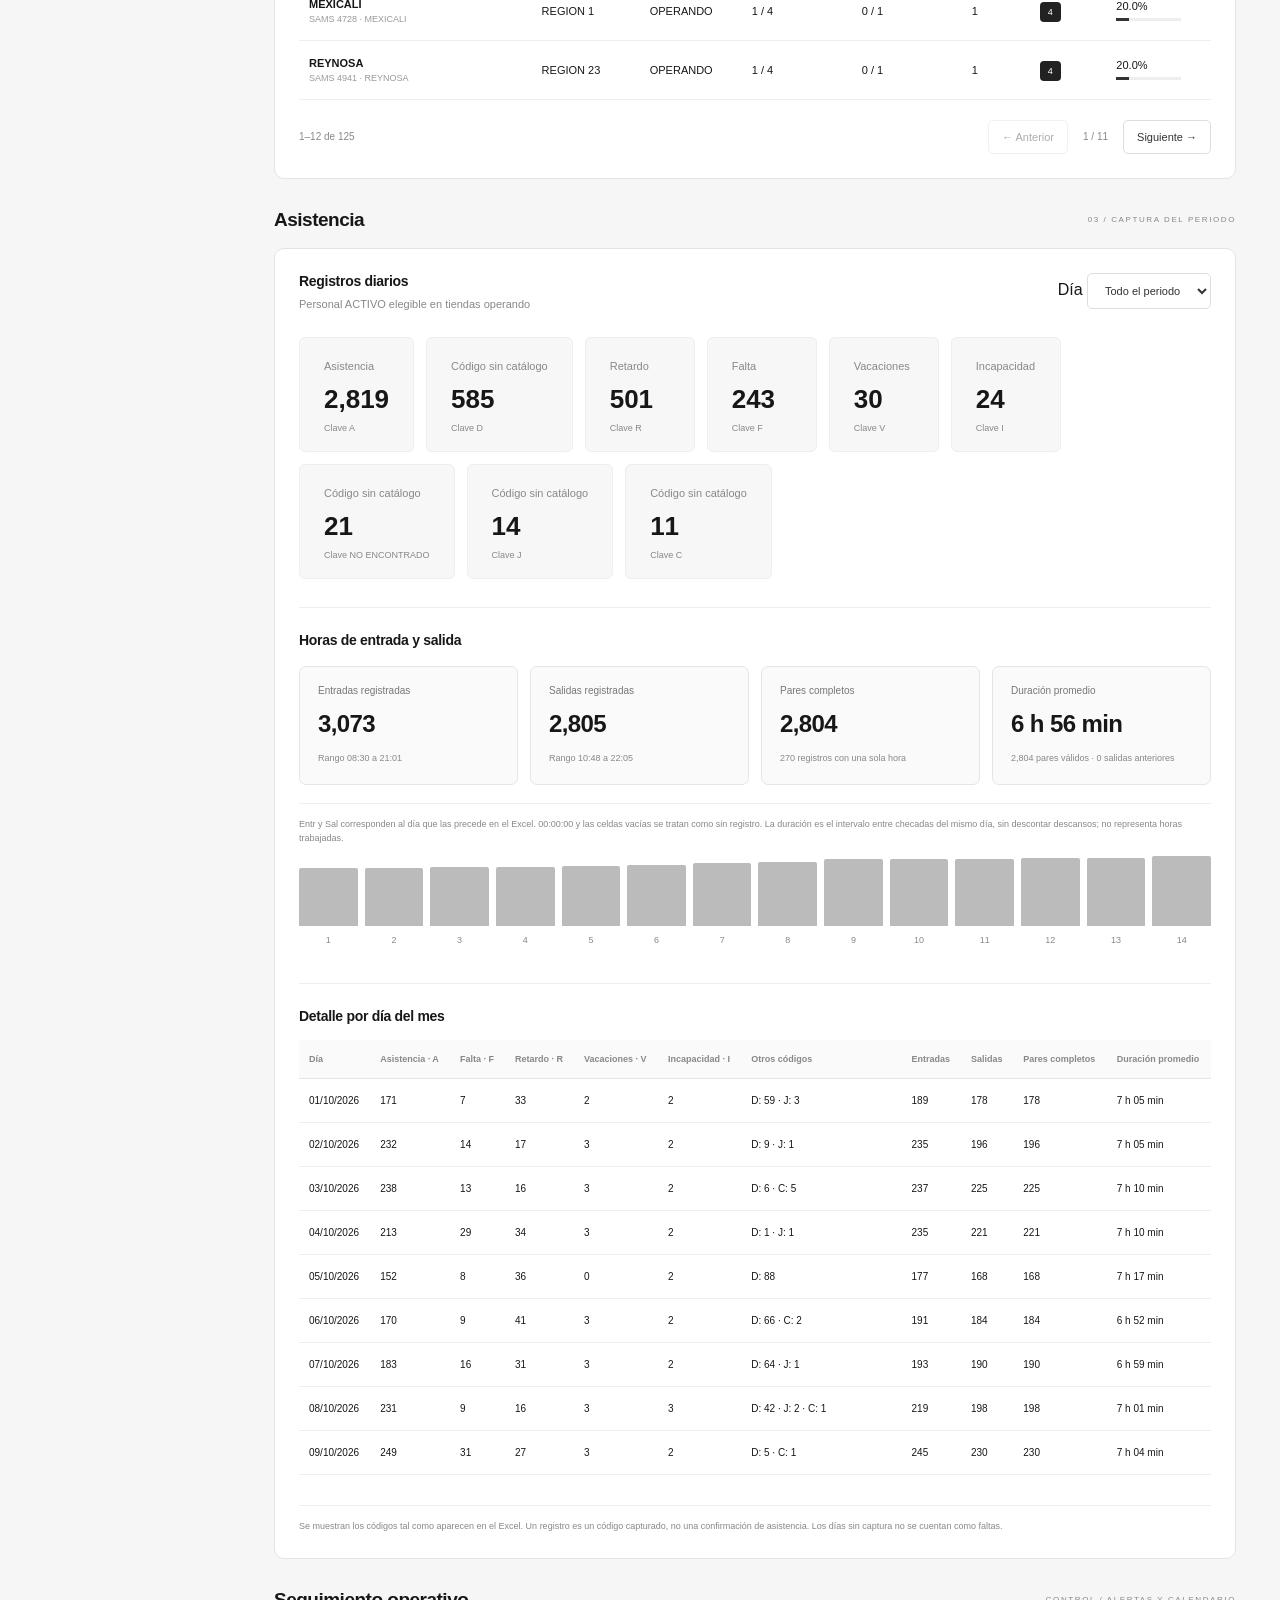
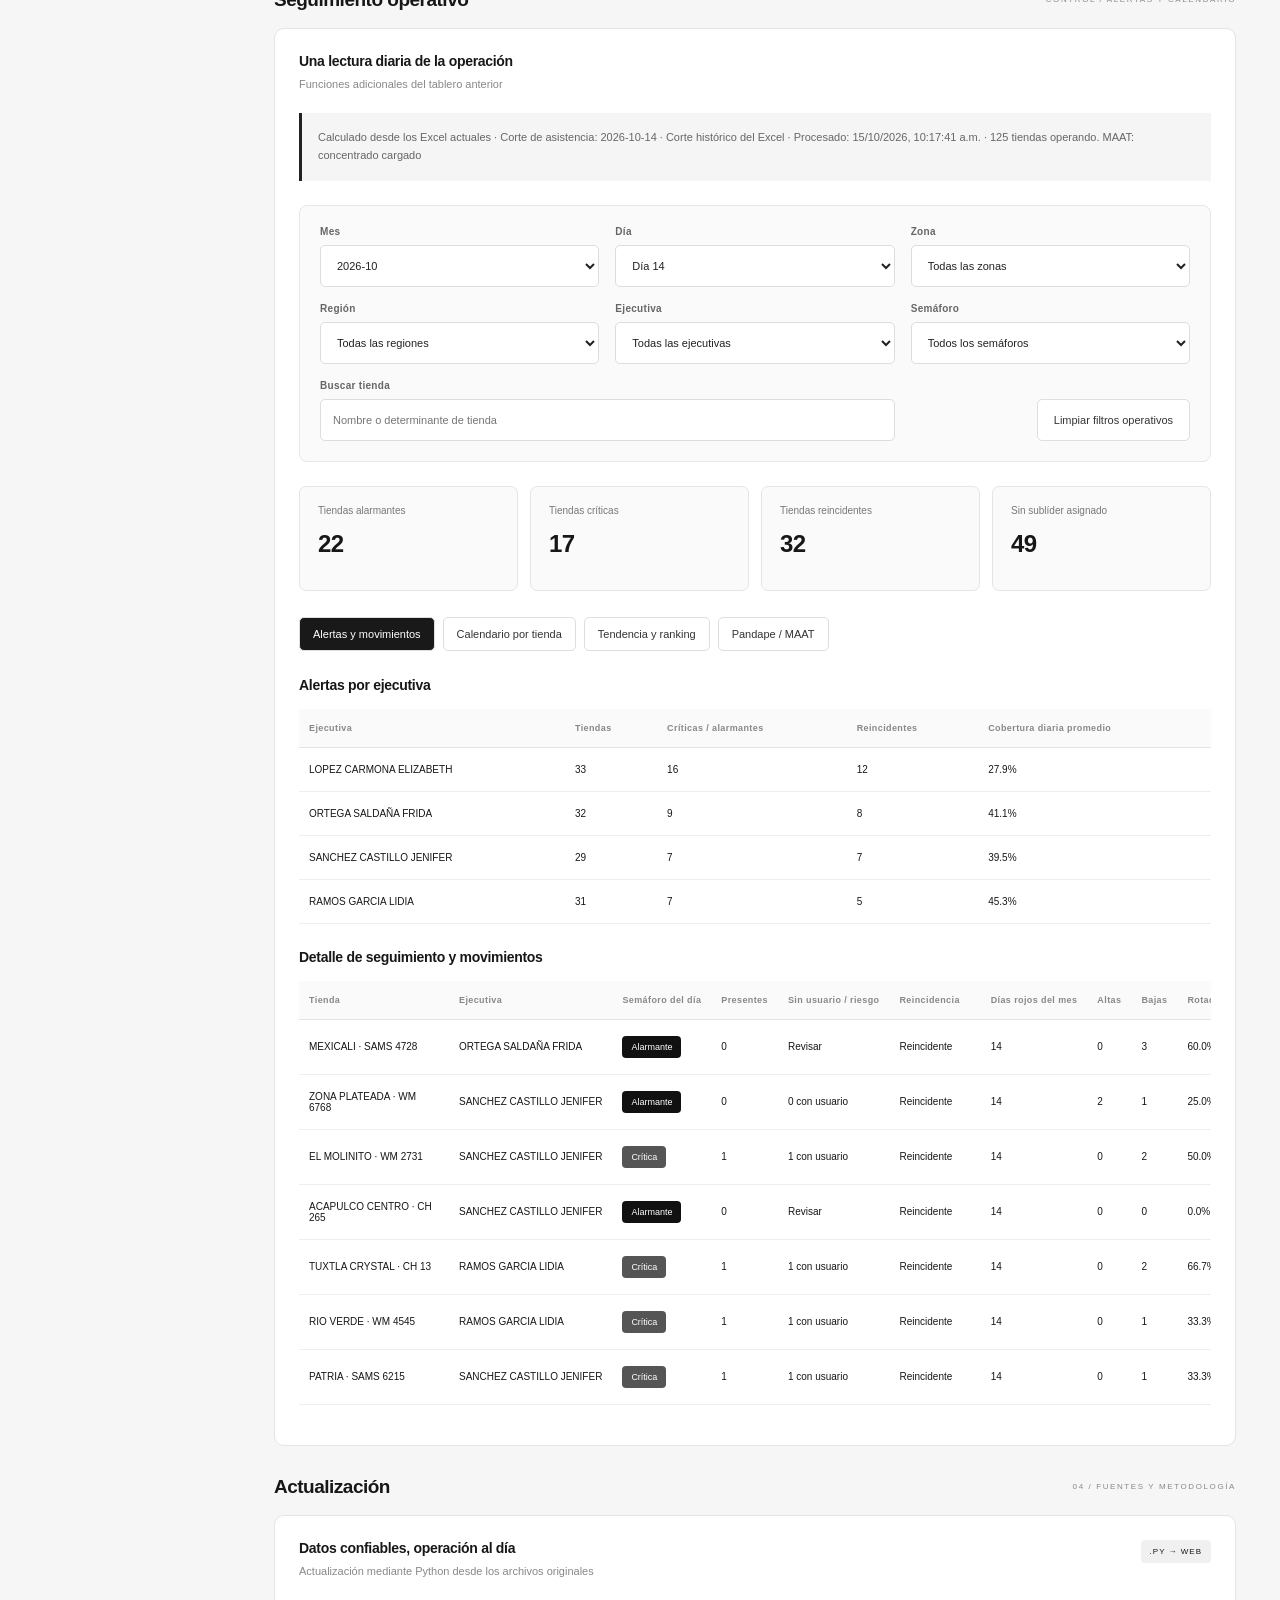
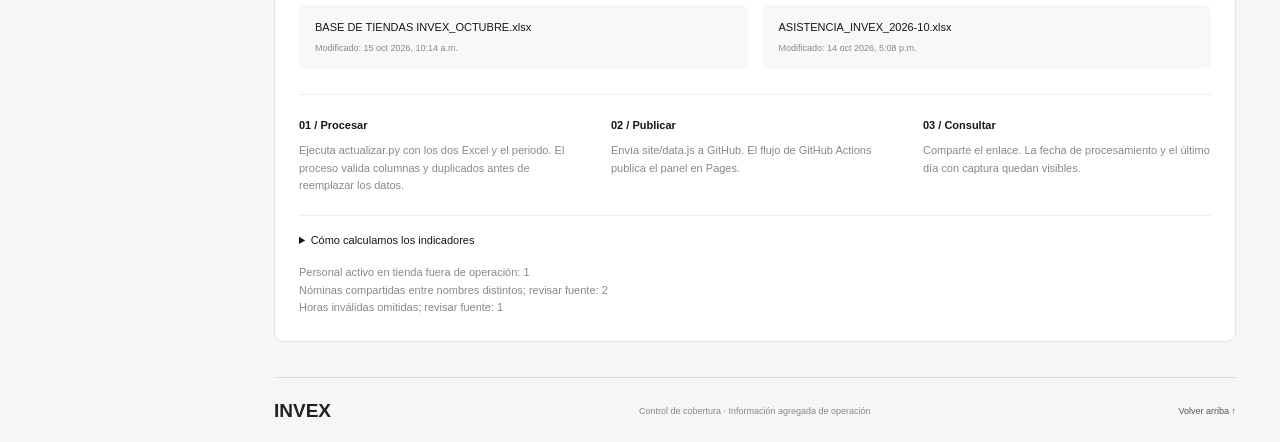
==== commit 945c7945: "Publicar tablero de cobertura INVEX y proceso de actualización" ====
--- a/site/index.html
+++ b/site/index.html
@@ -1,5 +1,5 @@
 <!doctype html>
-<html lang="es"><head><meta charset="utf-8"><meta name="viewport" content="width=device-width, initial-scale=1"><meta name="description" content="Control de cobertura INVEX: plantilla, vacantes y asistencia por tienda."><title>INVEX · Control de cobertura</title><link rel="icon" type="image/svg+xml" href="favicon.svg?v=jack-pixel-20261013"><link rel="stylesheet" href="styles.css"><script defer src="data.js"></script><script defer src="exportaciones.js?v=detalle-auto-20261013"></script><script defer src="app.js?v=detalle-auto-20261013"></script><link rel="stylesheet" href="temporada.css?v=halloween-20261013"><script defer src="temporada.js?v=halloween-20261013"></script><link rel="stylesheet" href="turnos.css?v=20261014"><script defer src="turnos.js?v=20261014"></script></head>
+<html lang="es"><head><meta charset="utf-8"><meta name="viewport" content="width=device-width, initial-scale=1"><meta name="description" content="Control de cobertura INVEX: plantilla, vacantes y asistencia por tienda."><title>INVEX · Control de cobertura</title><link rel="icon" type="image/svg+xml" href="favicon.svg?v=jack-pixel-20261013"><link rel="stylesheet" href="styles.css"><script defer src="data.js"></script><script defer src="exportaciones.js?v=detalle-auto-20261013"></script><script defer src="app.js?v=detalle-auto-20261013"></script><link rel="stylesheet" href="temporada.css?v=halloween-20261013"><script defer src="temporada.js?v=halloween-20261013"></script><link rel="stylesheet" href="turnos.css?v=20261014"><script defer src="turnos.js?v=20261014"></script><link rel="stylesheet" href="productividad.css?v=20261015"><script defer src="productividad.js?v=20261015"></script></head>
 <body><aside><a class="brand" href="#cobertura">INVEX<span>CONTROL DE COBERTURA</span></a><div class="nav-label">ESPACIO DE TRABAJO</div><nav aria-label="Secciones"><a href="#cobertura" class="selected">◉ <span>Cobertura</span></a><a href="#tiendas">▦ <span>Tiendas</span></a><a href="#asistencia">▤ <span>Asistencia</span></a><a href="#actualizacion">↻ <span>Actualización</span></a></nav><div class="side-bottom"><span class="dot"></span> Panel de consulta<p>Una visión clara de tu operación.</p><small>INVEX / CAPITAL HUMANO</small></div></aside>
 <main><header><div class="eyebrow">OPERACIÓN / CAPITAL HUMANO</div><div class="heading"><div><h1>Control de cobertura<span>.</span></h1><p>Tu plantilla, tus tiendas y las oportunidades por cubrir.</p></div><div class="update"><span>ÚLTIMA ACTUALIZACIÓN</span><strong id="updated">Sin datos procesados</strong><small id="cutoff"></small></div></div></header><div class="toolbar"><span class="period" id="period">—</span><span id="scope">Vista nacional</span><button id="export">↓ Exportar tiendas</button></div><div id="error" role="alert" hidden></div>
 <section id="cobertura"><div class="section-title"><h2>Cobertura</h2><span>01 / RESUMEN DE OPERACIÓN</span></div><div class="kpis" id="kpis"></div><div class="chart-grid"><article class="panel"><div class="panel-title"><div><h3>Cobertura general</h3><p>Plazas cubiertas de la plantilla requerida</p></div><span class="tag">OPERANDO</span></div><div class="coverage-body"><div id="donut" class="donut"><div><strong id="percent">—</strong><small>COBERTURA</small></div></div><div class="legend" id="legend"></div></div><p class="note">Los excedentes en una tienda o perfil no compensan las vacantes de otro.</p></article><article class="panel"><div class="panel-title"><div><h3>Plantilla por perfil</h3><p>Requeridos y personal activo</p></div></div><div id="profiles" class="bars"></div></article><article class="panel"><div class="panel-title"><div><h3>Vacantes por región</h3><p>Regiones ordenadas por plazas pendientes</p></div></div><div id="regions" class="regions"></div></article><article class="panel"><div class="panel-title"><div><h3>Estatus de tiendas</h3><p>Universo de la base de tiendas</p></div></div><div id="statuses" class="status-list"></div><p class="note">Los KPI consideran exclusivamente tiendas OPERANDO.</p></article></div></section>
--- a/site/productividad.css
+++ b/site/productividad.css
@@ -0,0 +1,3 @@
+.productivity-intro p{font-size:12px;line-height:1.7;margin:0 0 8px}.productivity-intro small{font-size:10px;color:#777}.productivity-filters{display:grid;grid-template-columns:1fr 1fr 1.2fr 1.8fr auto;gap:12px;align-items:end;margin:23px 0 0}.productivity-filters label{display:grid;gap:7px;min-width:0}.productivity-filters label>span{font-size:10px;color:#777}.productivity-filters input,.productivity-filters select{width:100%;min-width:0;border:1px solid #ddd;border-radius:5px;background:#fff;color:#222;padding:11px;font:inherit;font-size:11px}.productivity-error{font-size:11px;color:#ad3030;min-height:16px}.productivity-kpis{display:grid;grid-template-columns:repeat(4,minmax(0,1fr));gap:14px;margin-bottom:20px}.productivity-kpi{background:#fff;border:1px solid #e4e4e4;border-radius:9px;padding:20px;min-width:0}.productivity-kpi>span{font-size:10px;color:#777}.productivity-kpi strong{display:block;font-size:26px;letter-spacing:-.6px;margin:17px 0 10px;overflow-wrap:anywhere}.productivity-kpi:nth-child(2) strong{font-size:19px}.productivity-kpi small{font-size:10px;color:#777}.productivity-charts{display:grid;grid-template-columns:minmax(0,1fr) minmax(0,1fr);gap:18px}.productivity-wide{grid-column:1/-1}.productivity-chart{min-width:0}.productivity-chart-body{margin-top:20px;overflow:auto;max-height:490px}.productivity-daily{display:flex;gap:8px;min-width:850px;padding:5px 0 12px}.productivity-day{flex:1;min-width:18px;text-align:center;font-size:9px}.productivity-day small{font-size:8px}.productivity-day>span{display:block;margin-top:9px}.productivity-rail{height:150px;display:flex;align-items:flex-end;background:#f1f1f1;border-radius:3px;margin-top:9px;overflow:hidden}.productivity-rail i{display:block;width:100%;background:#292929;min-height:0;border-radius:3px 3px 0 0}.no-data .productivity-rail{background:repeating-linear-gradient(135deg,#eee,#eee 3px,#f9f9f9 3px,#f9f9f9 6px)}.outside{opacity:.4}.productivity-bar-row{display:grid;grid-template-columns:minmax(90px,1.2fr) minmax(40px,1fr) 45px;gap:12px;align-items:center;margin:16px 0;font-size:10px}.productivity-bar-name{min-width:0;line-height:1.5;overflow-wrap:anywhere}.productivity-bar-name small{display:block;color:#888;font-size:9px;margin-top:3px}.productivity-track{height:9px;background:#eee;border-radius:3px;overflow:hidden}.productivity-track i{display:block;height:100%;background:#292929;border-radius:3px}.productivity-bar-row>strong{text-align:right;font-variant-numeric:tabular-nums}.productivity-heatmap{min-width:780px;text-align:center}.productivity-heatmap th{position:sticky;top:0;z-index:1;background:#fafafa}.productivity-heatmap td{padding:9px 7px;background:rgba(35,35,35,var(--heat,0));color:#111;border:2px solid #fff;font-size:10px;font-variant-numeric:tabular-nums}.productivity-heatmap td:not(.heat-empty){color:#fff;text-shadow:0 1px 3px #222}.productivity-heatmap td[style="--heat: 0;"]{color:#777;text-shadow:none}.productivity-heatmap .heat-empty{color:#999}.productivity-footnote{font-size:10px;color:#777;line-height:1.8;margin-top:18px}.halloween .productivity-intro small,.halloween .productivity-filters label>span,.halloween .productivity-kpi>span,.halloween .productivity-kpi small,.halloween .productivity-footnote{color:#cbb7d2}.halloween .productivity-kpi{background:#1b1325;border-color:#45304c}.halloween .productivity-kpi strong{color:#ffb365}.halloween .productivity-filters input,.halloween .productivity-filters select{background:#24182d;color:#f5efe8;border-color:#49304e;color-scheme:dark}.halloween .productivity-track,.halloween .productivity-rail{background:#302038}.halloween .productivity-track i,.halloween .productivity-rail i{background:#ffae60}.halloween .no-data .productivity-rail{background:repeating-linear-gradient(135deg,#261b30,#261b30 3px,#302038 3px,#302038 6px)}.halloween .productivity-heatmap th{background:#302038;color:#eee}.halloween .productivity-heatmap td{border-color:#1b1325;background:rgba(255,166,77,var(--heat,0));color:#fff;text-shadow:none}.halloween .productivity-heatmap .heat-empty,.halloween .productivity-heatmap td[style="--heat: 0;"]{color:#b9a9c3}.halloween .productivity-bar-name small{color:#cbb7d2}@media(max-width:1100px){.productivity-filters{grid-template-columns:repeat(2,minmax(0,1fr))}.productivity-filters button{justify-self:start}.productivity-kpis{grid-template-columns:repeat(2,minmax(0,1fr))}}@media(max-width:700px){.productivity-charts{grid-template-columns:minmax(0,1fr)}.productivity-wide{grid-column:auto}.productivity-filters{grid-template-columns:minmax(0,1fr)}.productivity-kpi{padding:16px}.productivity-kpi strong{font-size:23px}.productivity-kpi:nth-child(2) strong{font-size:17px}.productivity-bar-row{grid-template-columns:minmax(100px,1.2fr) minmax(30px,1fr) 36px;gap:9px}}
+
+.productivity-section .section-title{flex-wrap:wrap;gap:10px}.productivity-heatmap td:not(.heat-empty){color:#222;text-shadow:none}.productivity-heatmap td.heat-strong{color:#fff}.halloween .productivity-heatmap td:not(.heat-empty){color:#f5efe8}.halloween .productivity-heatmap td.heat-strong{color:#211426}.halloween .productivity-heatmap td[style="--heat: 0;"]{color:#b9a9c3}
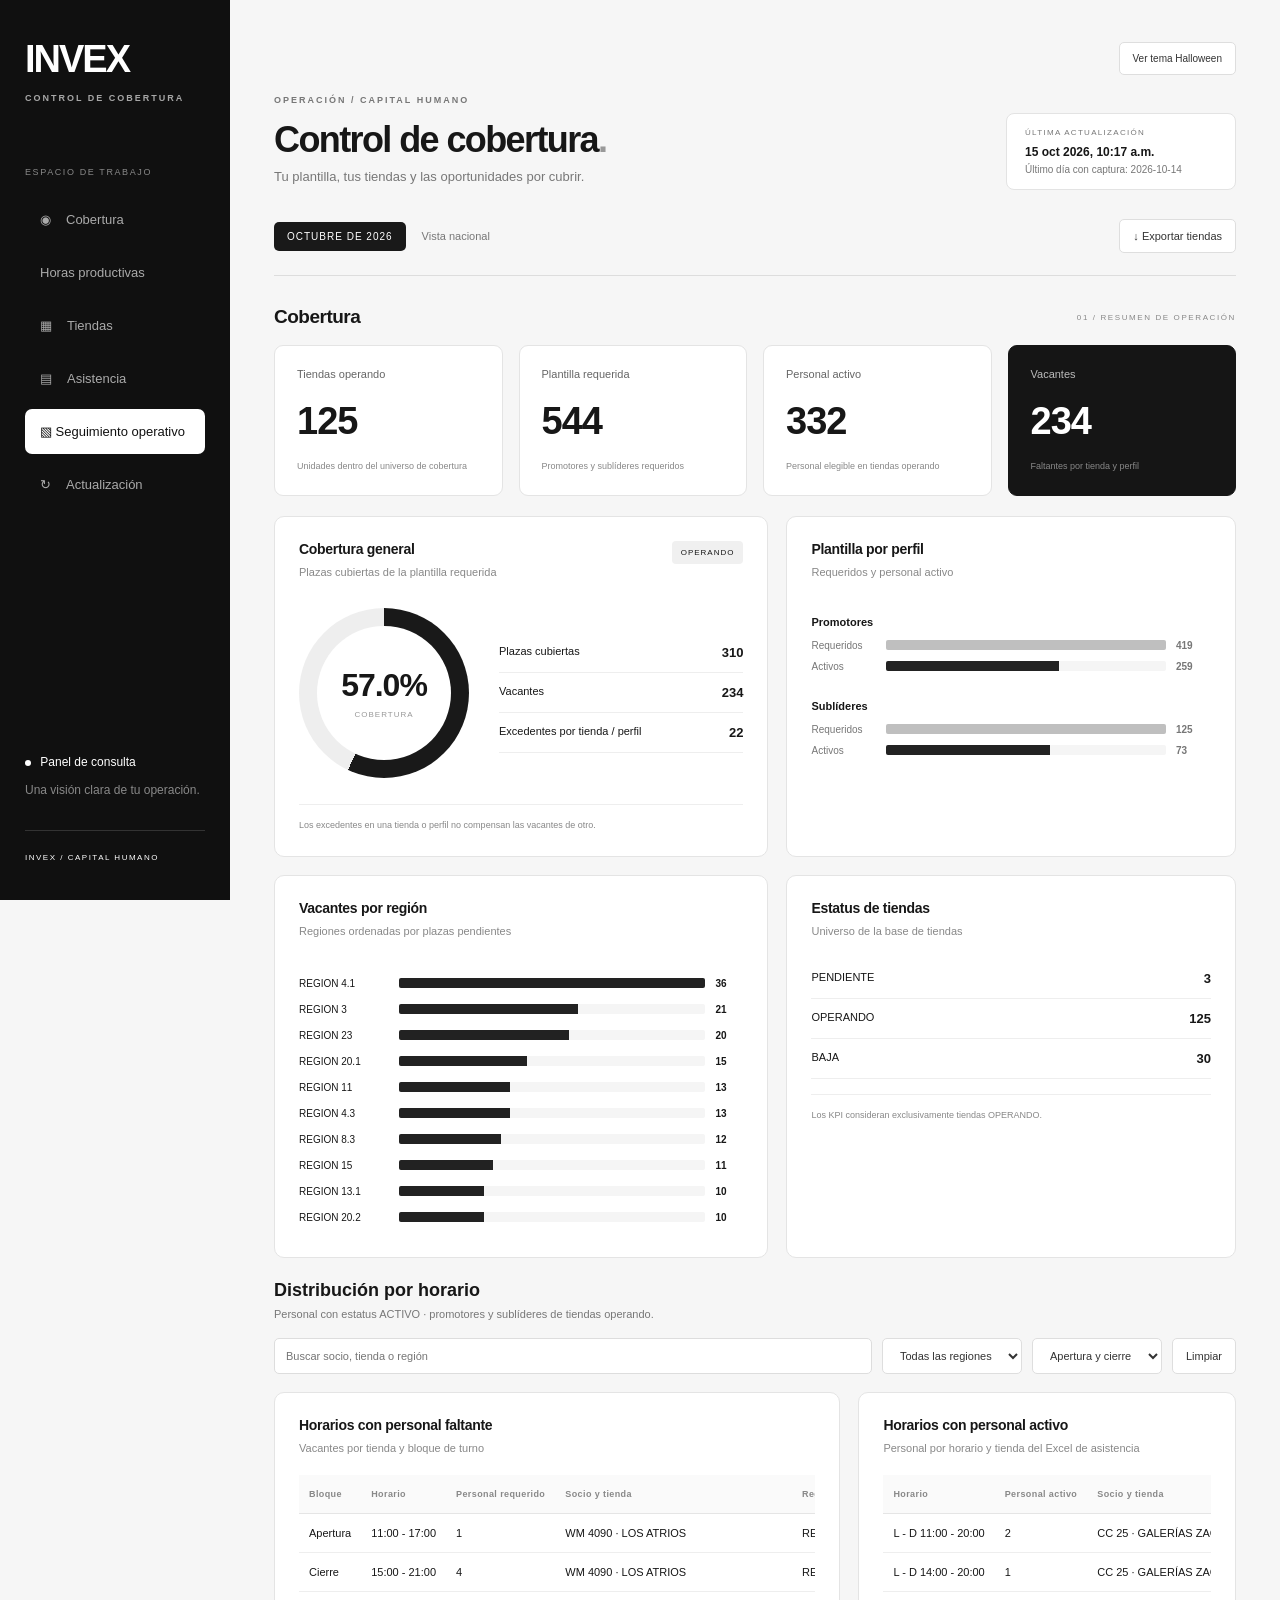
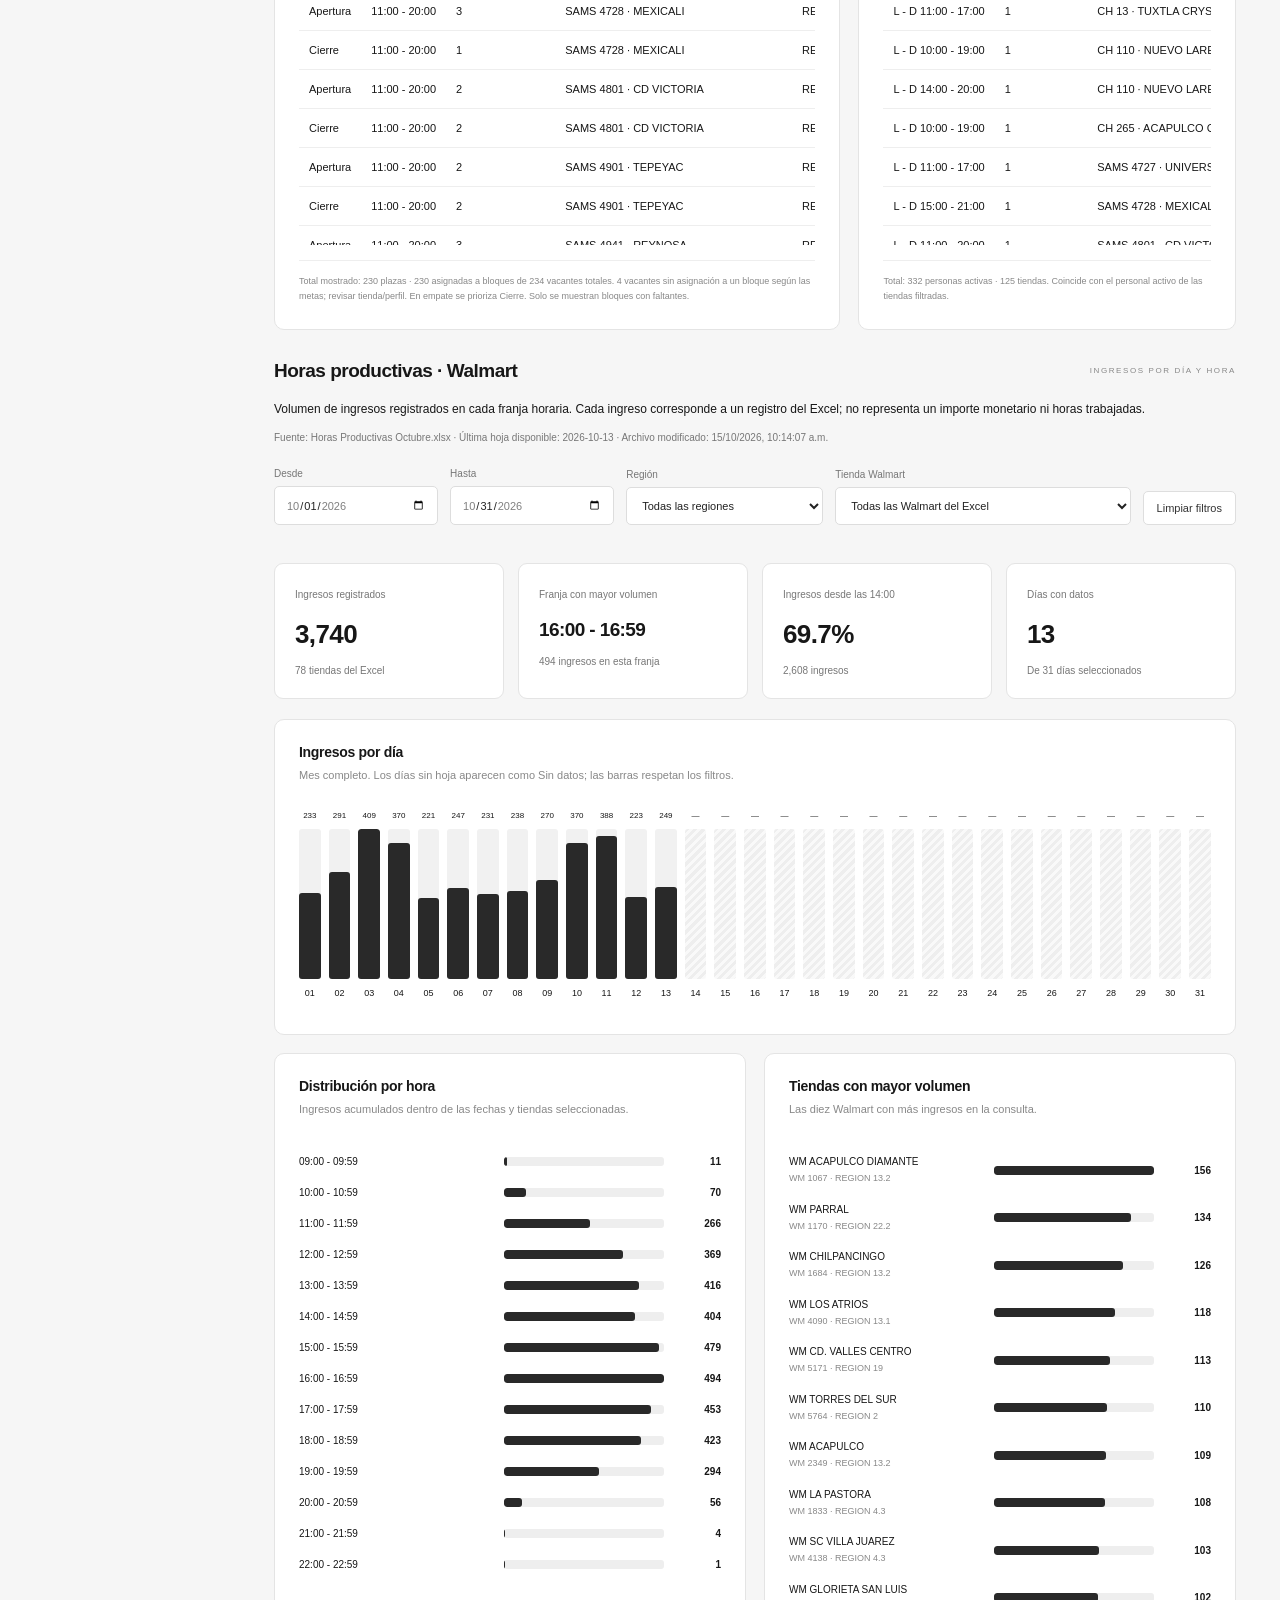
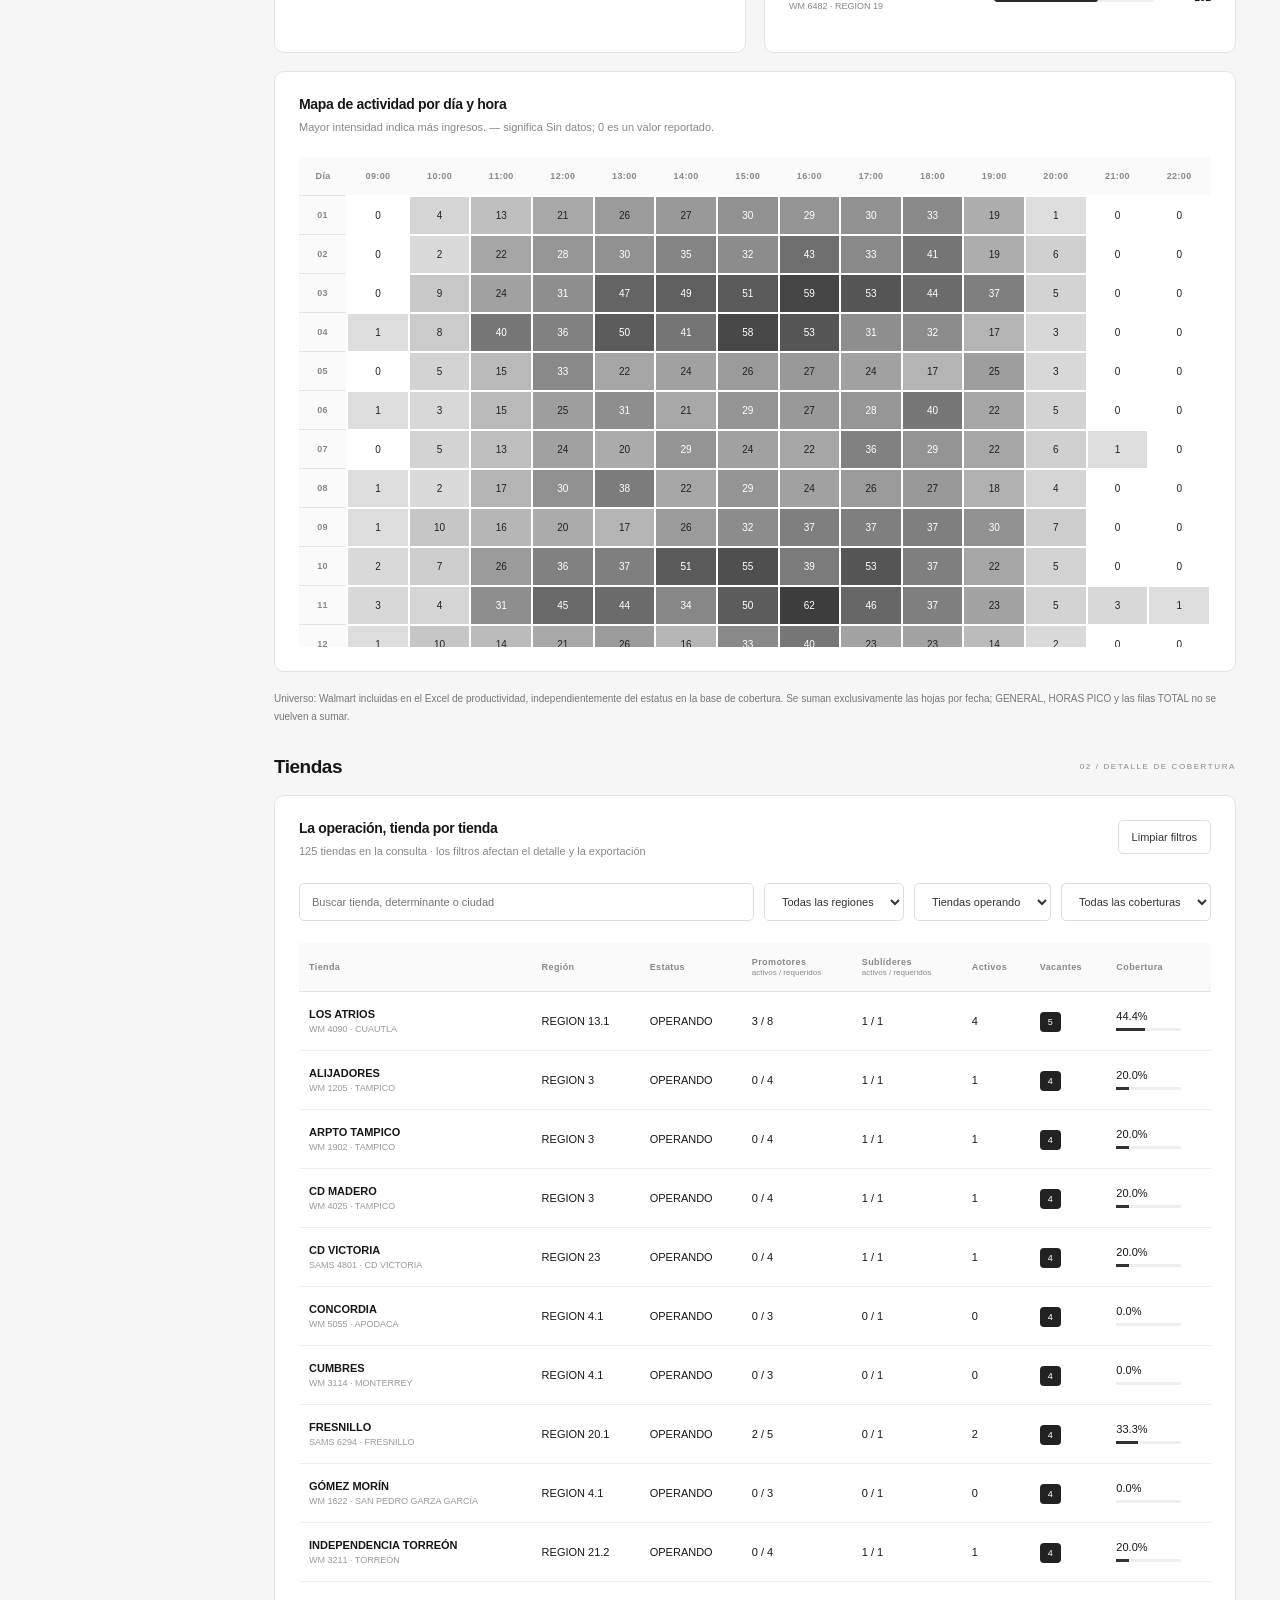
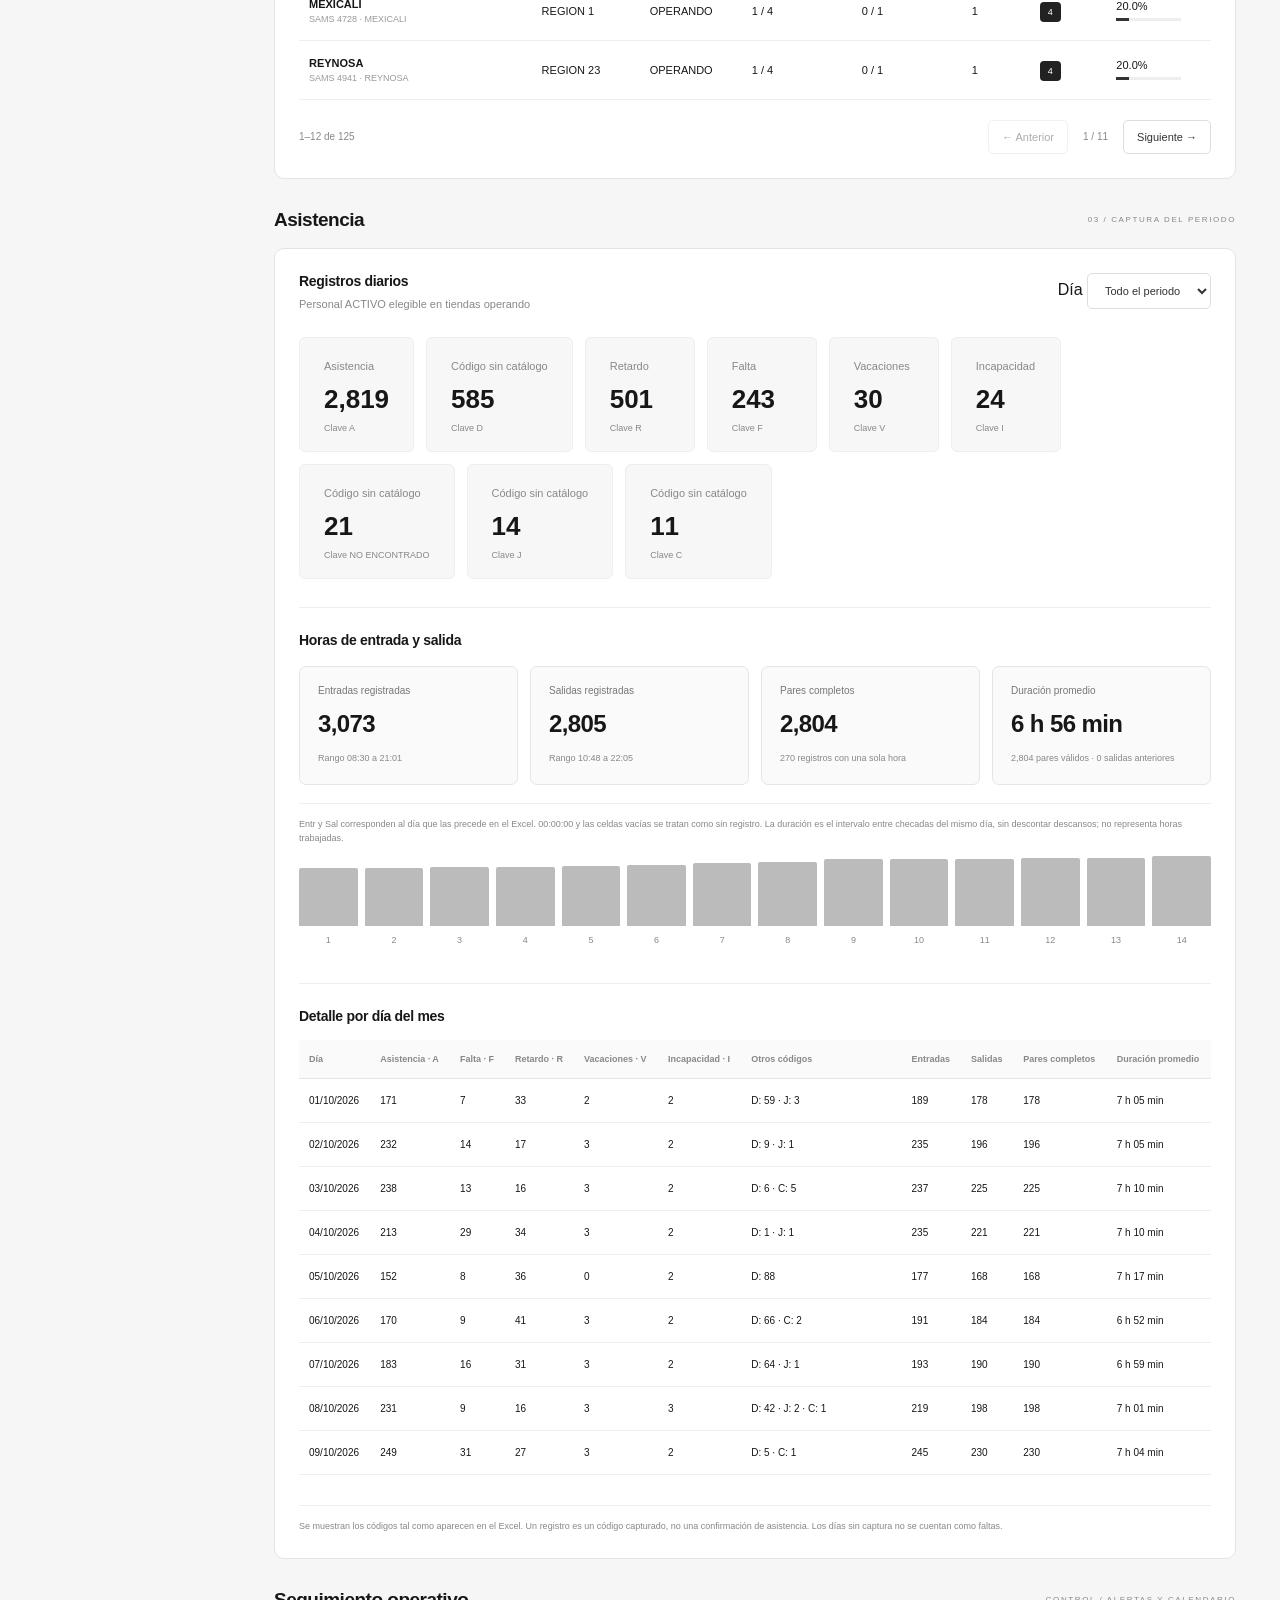
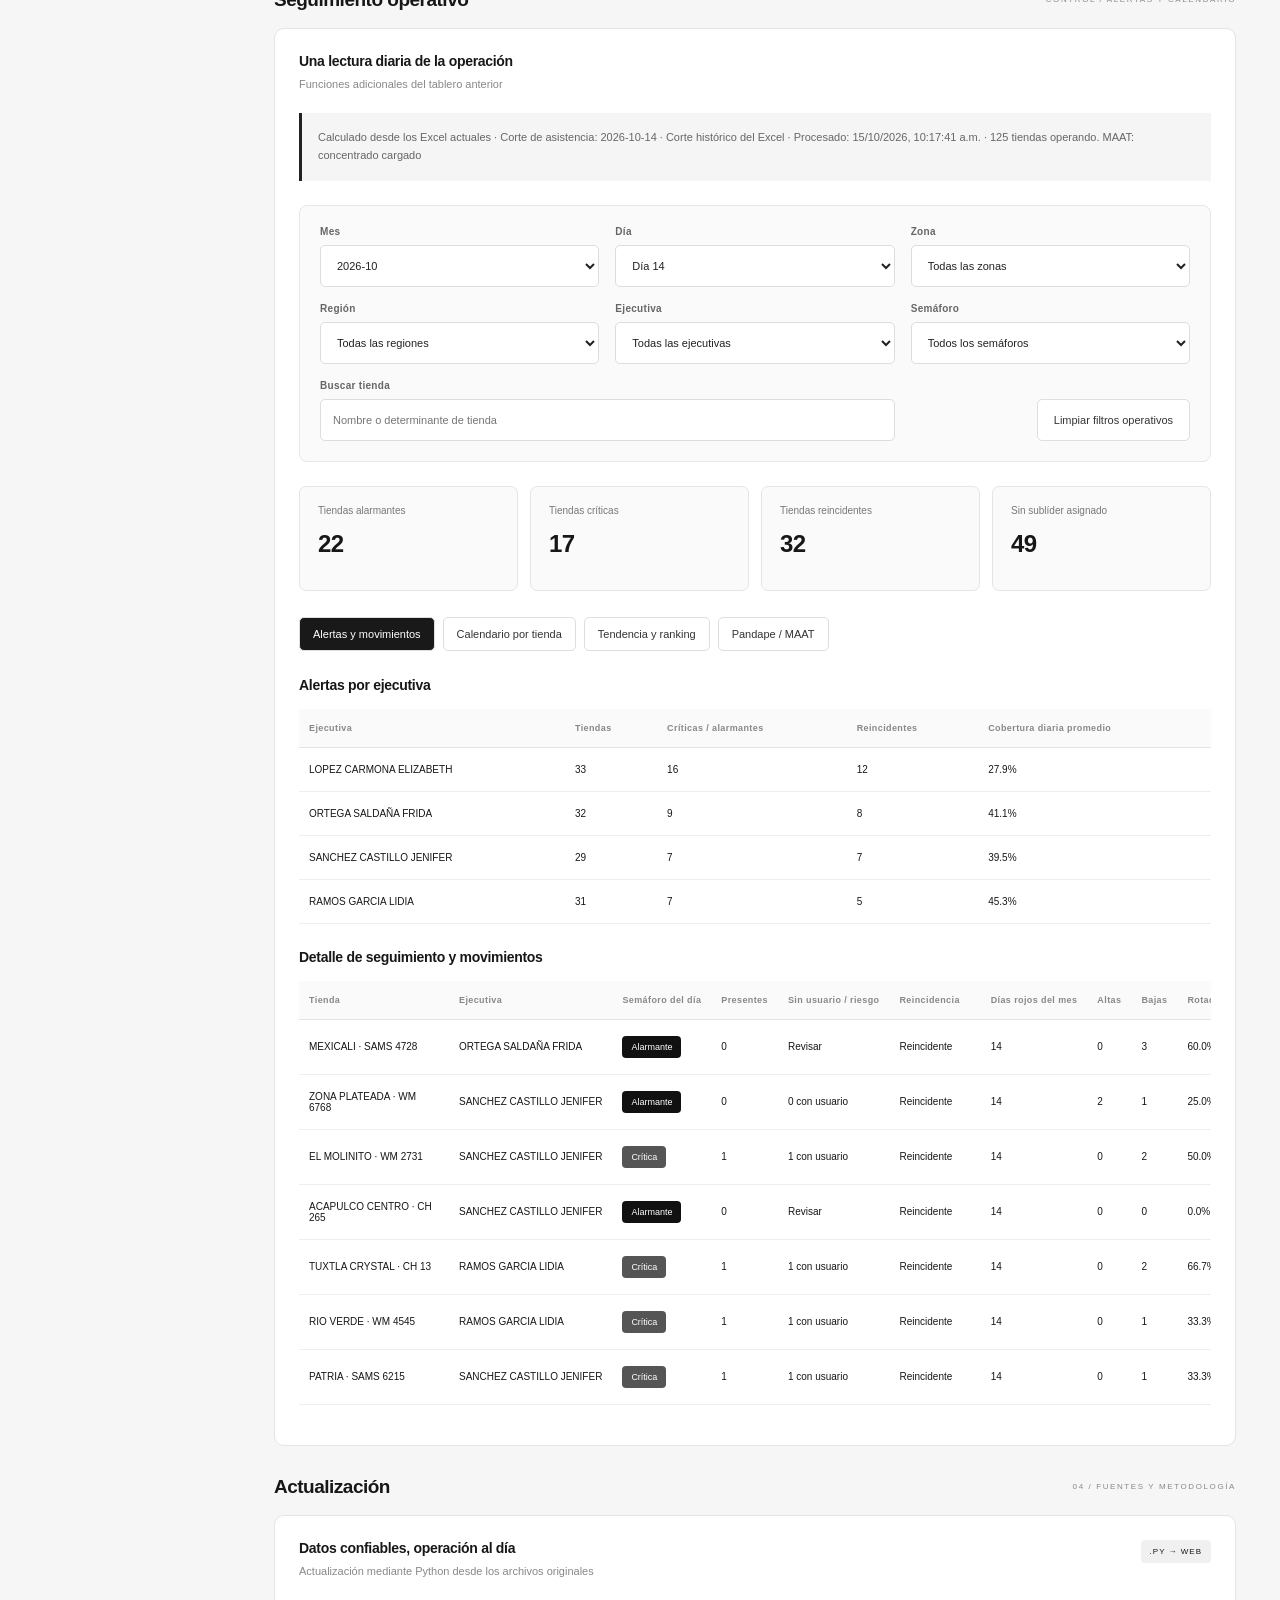
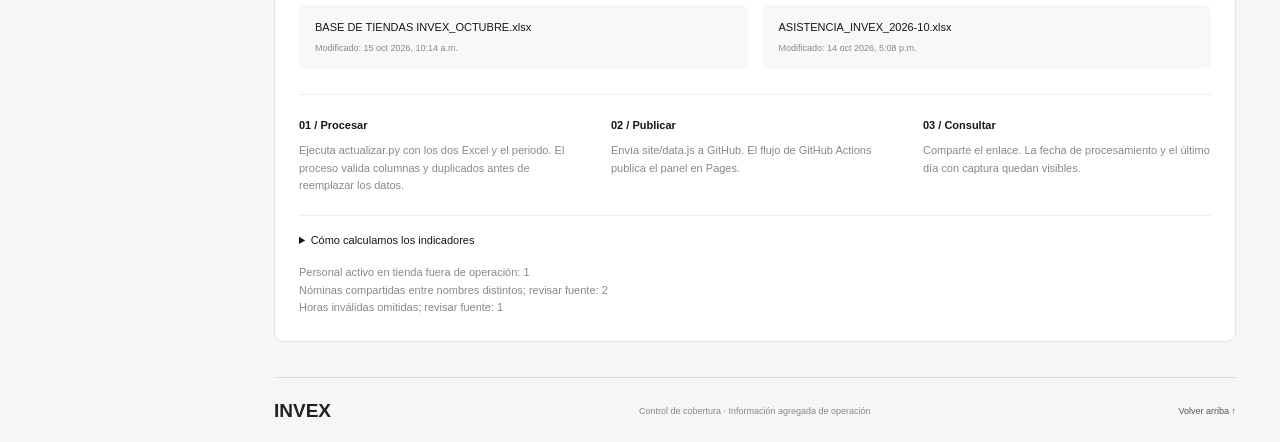
==== commit 7bbcf619: "Publicar tablero de cobertura INVEX y proceso de actualización" ====
--- a/site/index.html
+++ b/site/index.html
@@ -1,5 +1,5 @@
 <!doctype html>
-<html lang="es"><head><meta charset="utf-8"><meta name="viewport" content="width=device-width, initial-scale=1"><meta name="description" content="Control de cobertura INVEX: plantilla, vacantes y asistencia por tienda."><title>INVEX · Control de cobertura</title><link rel="icon" type="image/svg+xml" href="favicon.svg?v=jack-pixel-20261013"><link rel="stylesheet" href="styles.css"><script defer src="data.js"></script><script defer src="exportaciones.js?v=detalle-auto-20261013"></script><script defer src="app.js?v=detalle-auto-20261013"></script><link rel="stylesheet" href="temporada.css?v=halloween-20261013"><script defer src="temporada.js?v=halloween-20261013"></script><link rel="stylesheet" href="turnos.css?v=20261014"><script defer src="turnos.js?v=20261014"></script><link rel="stylesheet" href="productividad.css?v=20261015"><script defer src="productividad.js?v=20261015"></script></head>
+<html lang="es"><head><meta charset="utf-8"><meta name="viewport" content="width=device-width, initial-scale=1"><meta name="description" content="Control de cobertura INVEX: plantilla, vacantes y asistencia por tienda."><title>INVEX · Control de cobertura</title><link rel="icon" type="image/svg+xml" href="favicon.svg?v=jack-pixel-20261013"><link rel="stylesheet" href="styles.css"><script defer src="data.js?v=productividad-20261015"></script><script defer src="exportaciones.js?v=detalle-auto-20261013"></script><script defer src="app.js?v=detalle-auto-20261013"></script><link rel="stylesheet" href="temporada.css?v=halloween-20261013"><script defer src="temporada.js?v=halloween-20261013"></script><link rel="stylesheet" href="turnos.css?v=20261015-tiendas"><script defer src="turnos.js?v=20261015-tiendas"></script><link rel="stylesheet" href="productividad.css?v=20261015"><script defer src="productividad.js?v=20261015-ingresos"></script></head>
 <body><aside><a class="brand" href="#cobertura">INVEX<span>CONTROL DE COBERTURA</span></a><div class="nav-label">ESPACIO DE TRABAJO</div><nav aria-label="Secciones"><a href="#cobertura" class="selected">◉ <span>Cobertura</span></a><a href="#tiendas">▦ <span>Tiendas</span></a><a href="#asistencia">▤ <span>Asistencia</span></a><a href="#actualizacion">↻ <span>Actualización</span></a></nav><div class="side-bottom"><span class="dot"></span> Panel de consulta<p>Una visión clara de tu operación.</p><small>INVEX / CAPITAL HUMANO</small></div></aside>
 <main><header><div class="eyebrow">OPERACIÓN / CAPITAL HUMANO</div><div class="heading"><div><h1>Control de cobertura<span>.</span></h1><p>Tu plantilla, tus tiendas y las oportunidades por cubrir.</p></div><div class="update"><span>ÚLTIMA ACTUALIZACIÓN</span><strong id="updated">Sin datos procesados</strong><small id="cutoff"></small></div></div></header><div class="toolbar"><span class="period" id="period">—</span><span id="scope">Vista nacional</span><button id="export">↓ Exportar tiendas</button></div><div id="error" role="alert" hidden></div>
 <section id="cobertura"><div class="section-title"><h2>Cobertura</h2><span>01 / RESUMEN DE OPERACIÓN</span></div><div class="kpis" id="kpis"></div><div class="chart-grid"><article class="panel"><div class="panel-title"><div><h3>Cobertura general</h3><p>Plazas cubiertas de la plantilla requerida</p></div><span class="tag">OPERANDO</span></div><div class="coverage-body"><div id="donut" class="donut"><div><strong id="percent">—</strong><small>COBERTURA</small></div></div><div class="legend" id="legend"></div></div><p class="note">Los excedentes en una tienda o perfil no compensan las vacantes de otro.</p></article><article class="panel"><div class="panel-title"><div><h3>Plantilla por perfil</h3><p>Requeridos y personal activo</p></div></div><div id="profiles" class="bars"></div></article><article class="panel"><div class="panel-title"><div><h3>Vacantes por región</h3><p>Regiones ordenadas por plazas pendientes</p></div></div><div id="regions" class="regions"></div></article><article class="panel"><div class="panel-title"><div><h3>Estatus de tiendas</h3><p>Universo de la base de tiendas</p></div></div><div id="statuses" class="status-list"></div><p class="note">Los KPI consideran exclusivamente tiendas OPERANDO.</p></article></div></section>
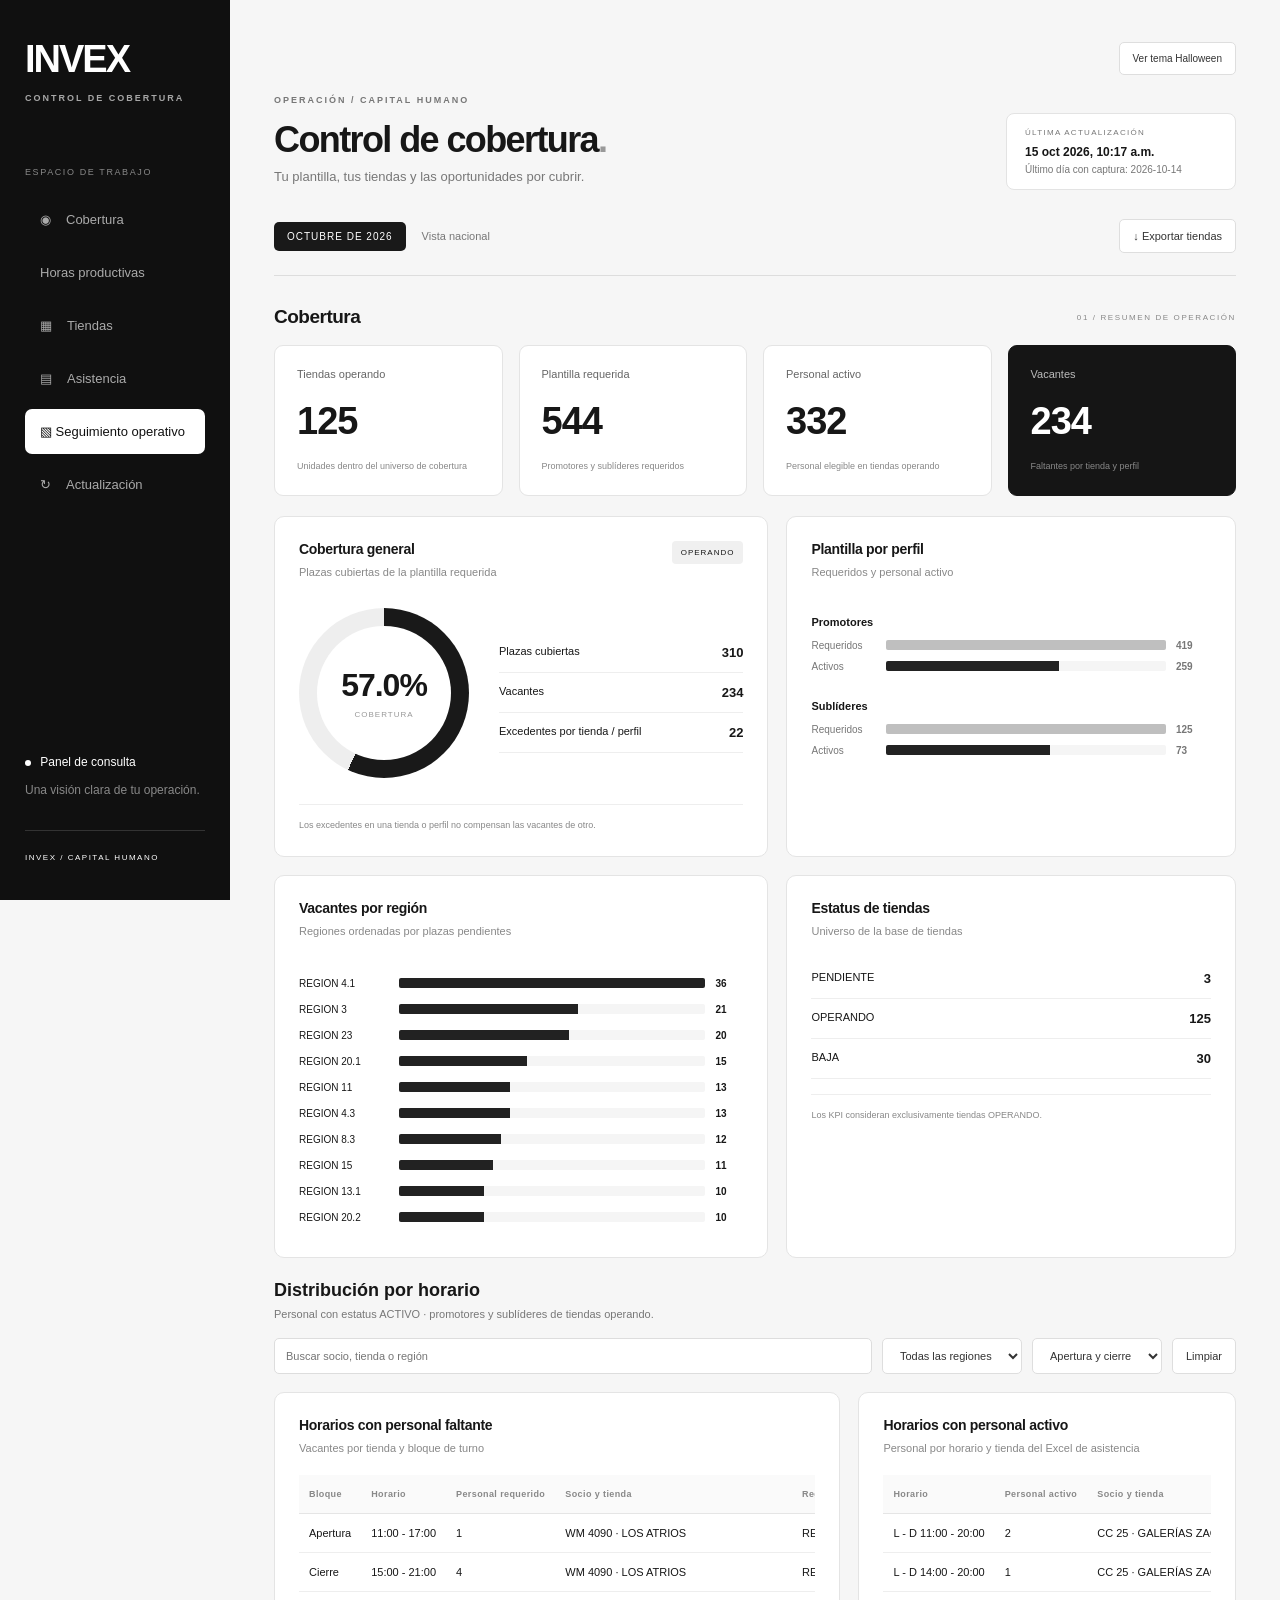
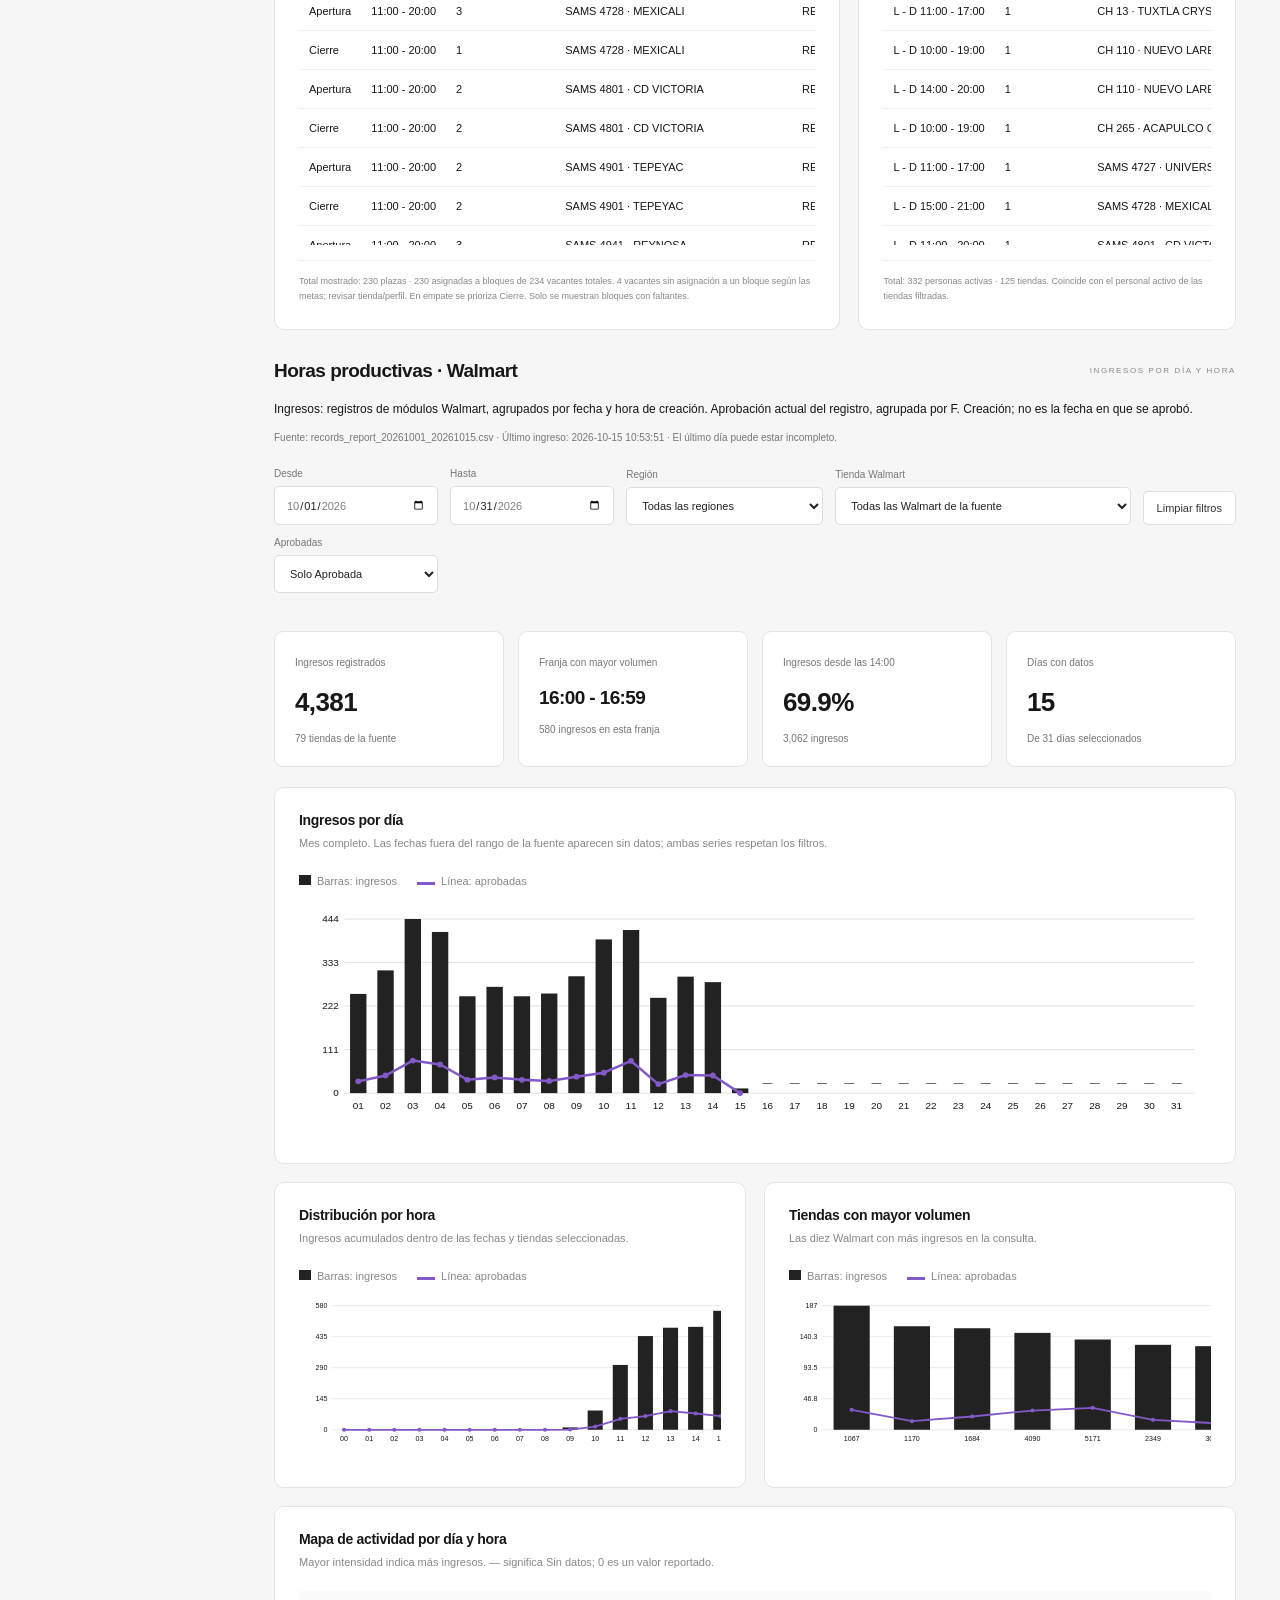
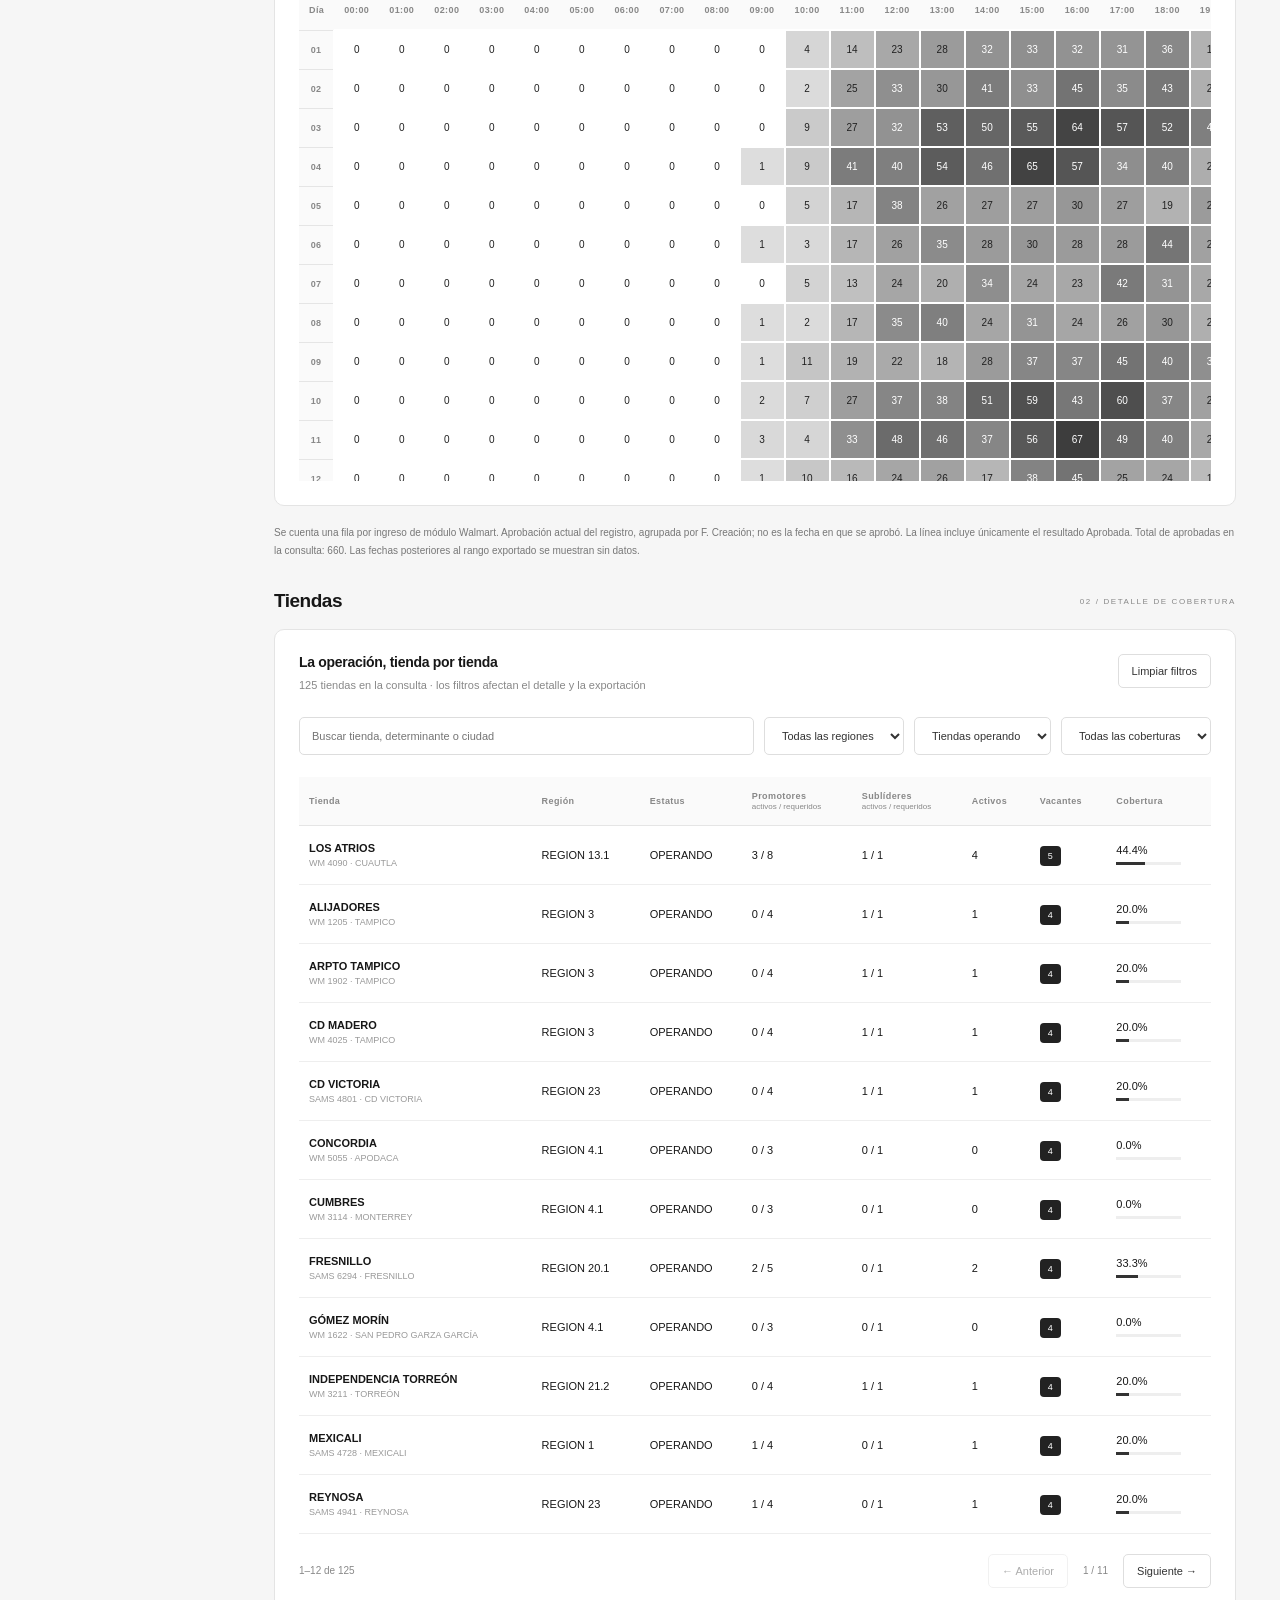
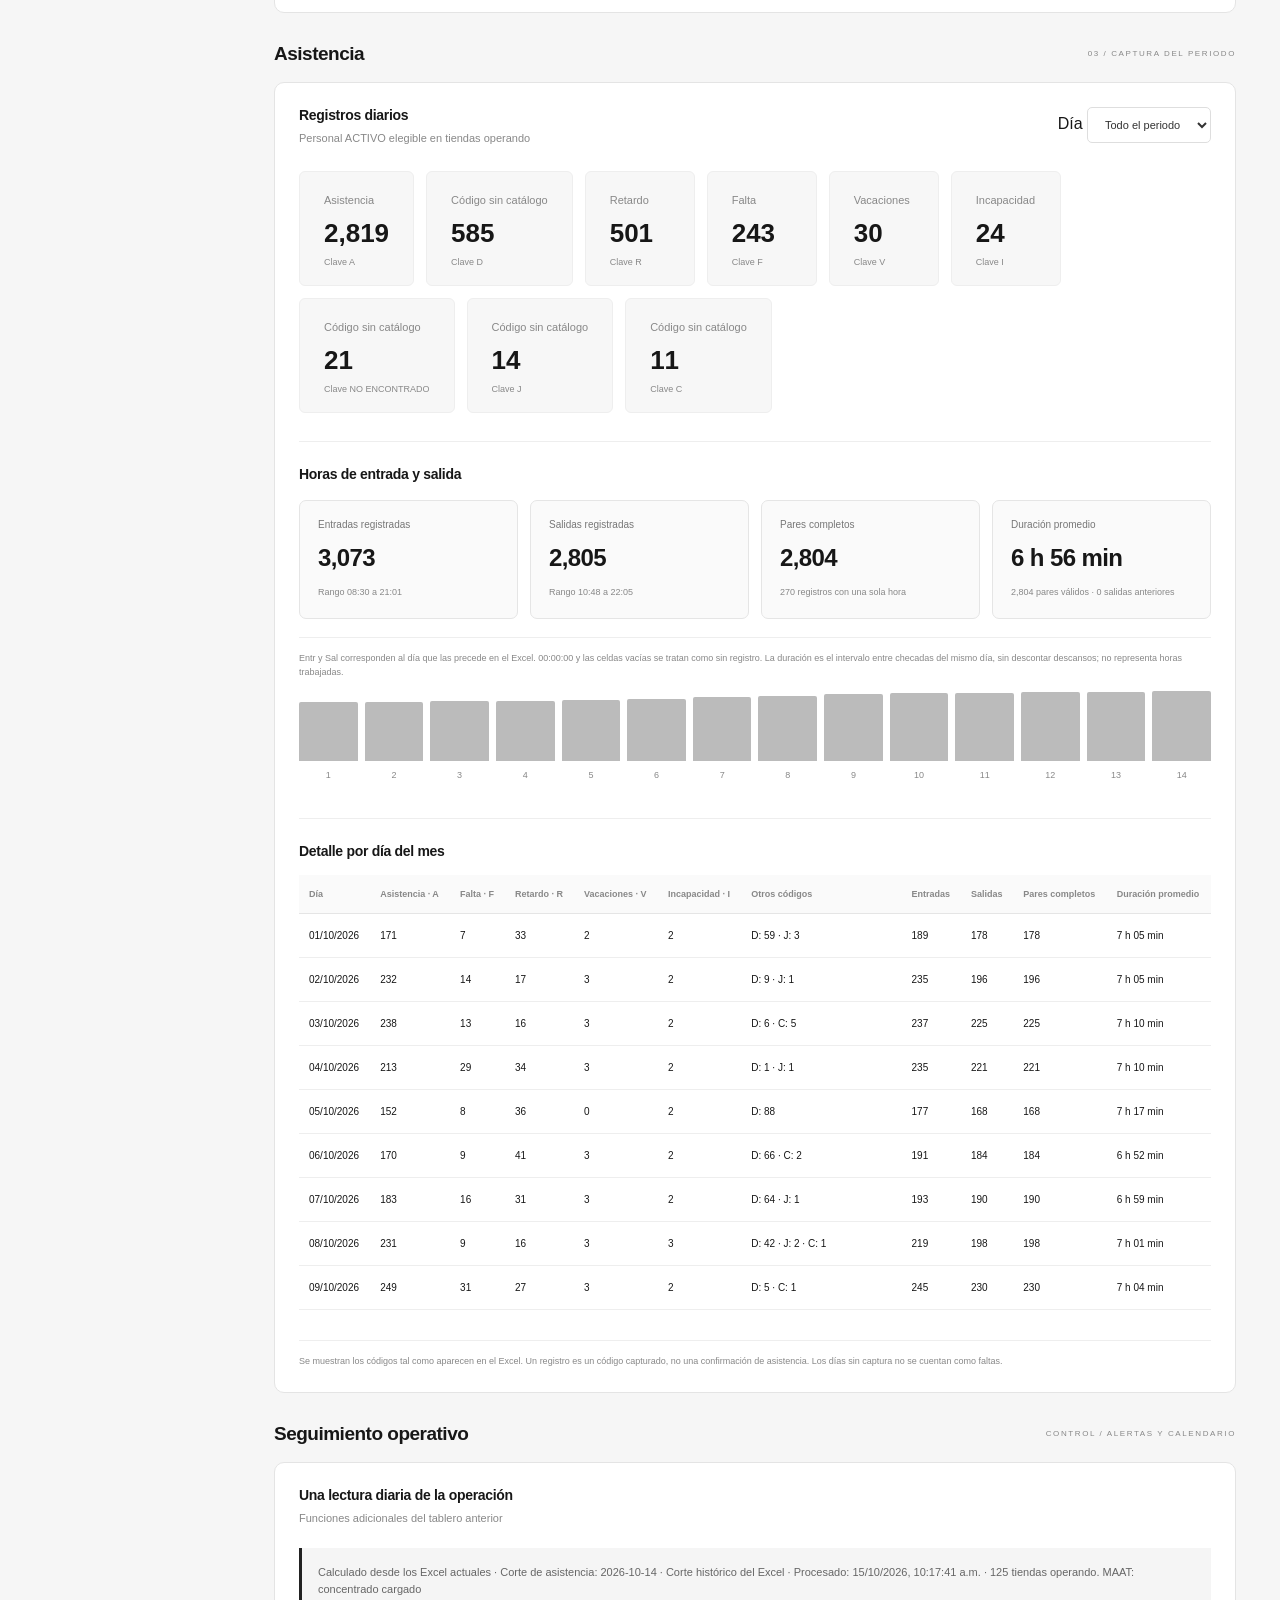
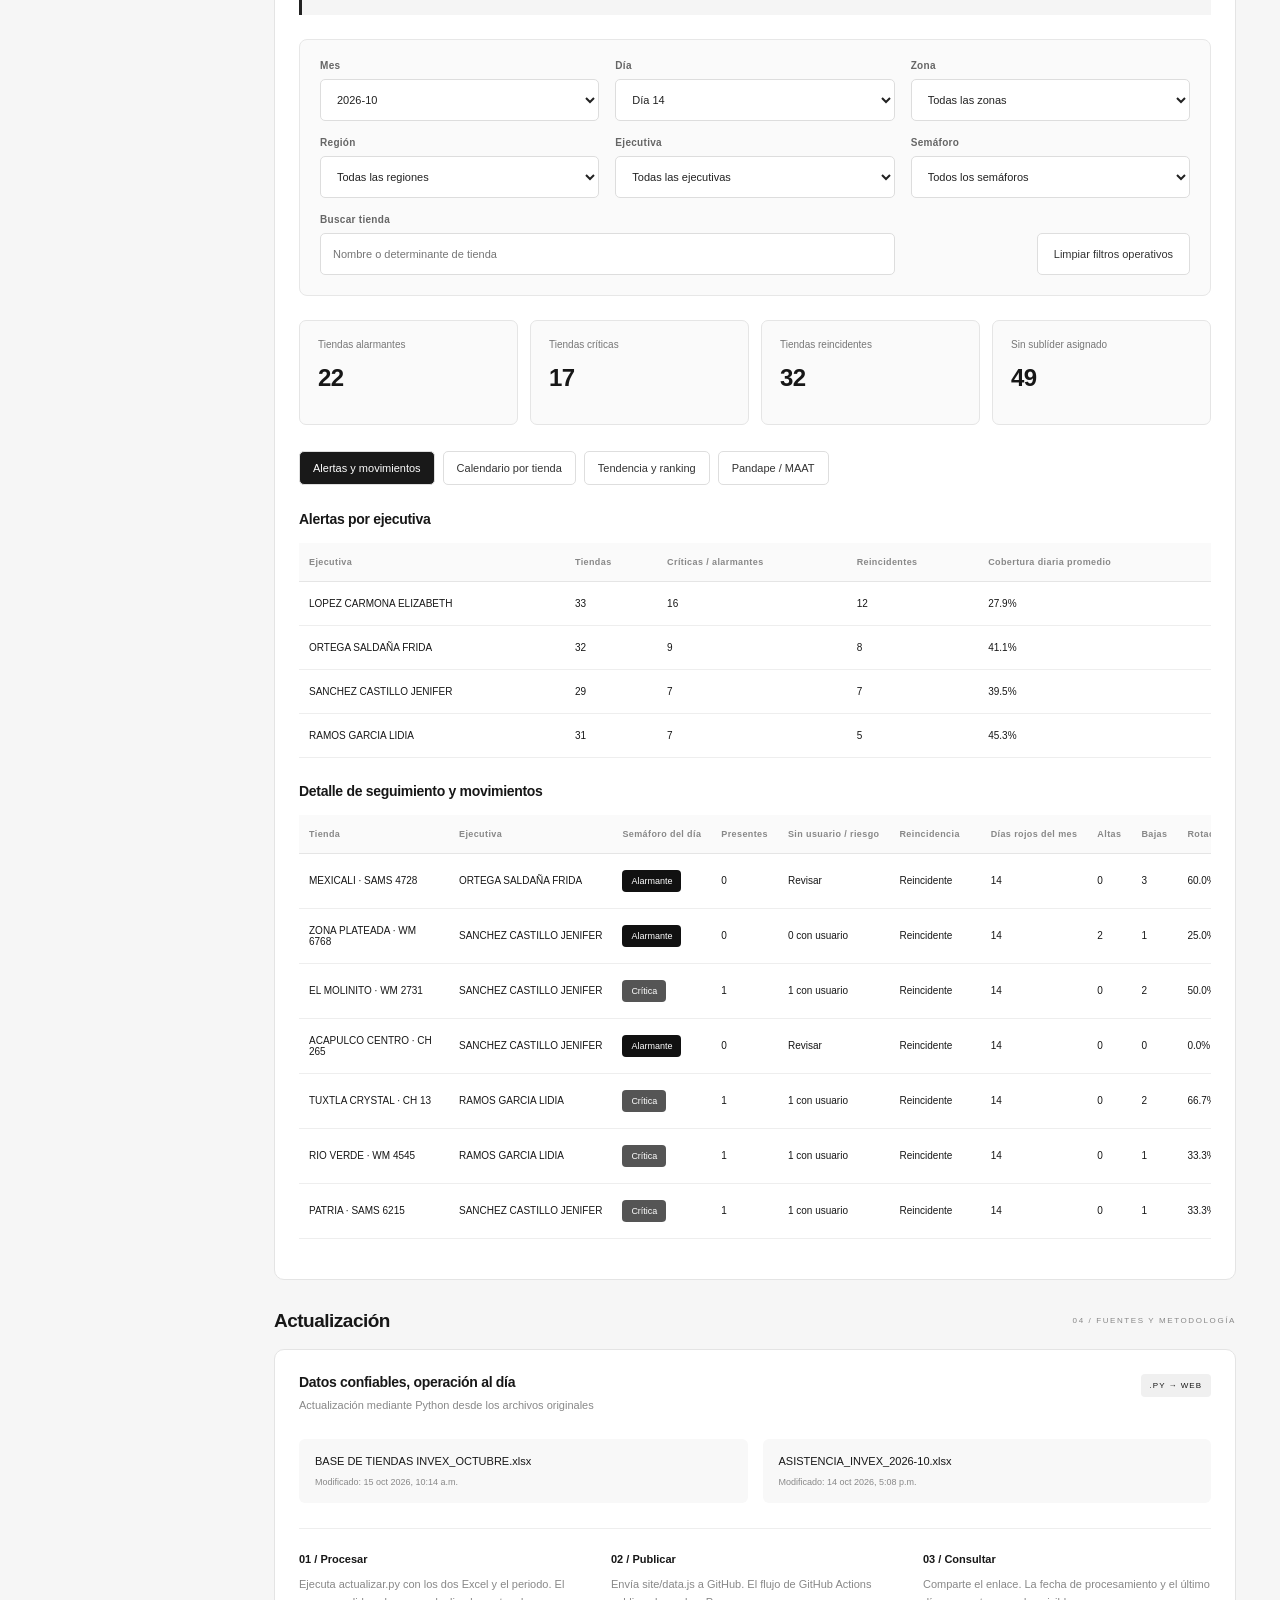
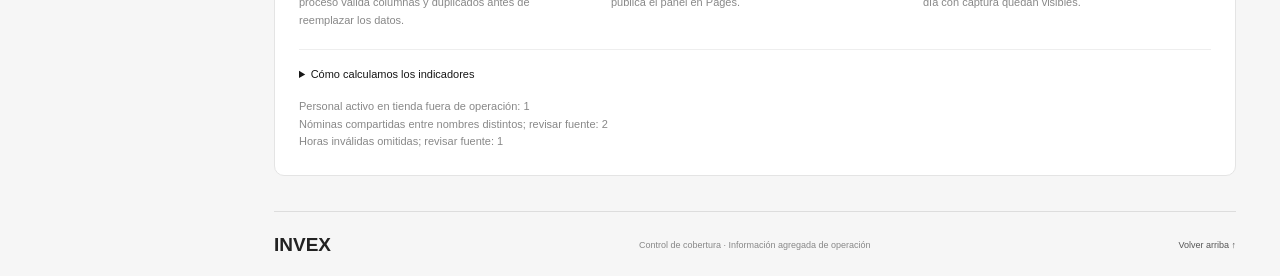
==== commit f3360821: "Publicar tablero de cobertura INVEX y proceso de actualización" ====
--- a/site/index.html
+++ b/site/index.html
@@ -1,5 +1,5 @@
 <!doctype html>
-<html lang="es"><head><meta charset="utf-8"><meta name="viewport" content="width=device-width, initial-scale=1"><meta name="description" content="Control de cobertura INVEX: plantilla, vacantes y asistencia por tienda."><title>INVEX · Control de cobertura</title><link rel="icon" type="image/svg+xml" href="favicon.svg?v=jack-pixel-20261013"><link rel="stylesheet" href="styles.css"><script defer src="data.js?v=productividad-20261015"></script><script defer src="exportaciones.js?v=detalle-auto-20261013"></script><script defer src="app.js?v=detalle-auto-20261013"></script><link rel="stylesheet" href="temporada.css?v=halloween-20261013"><script defer src="temporada.js?v=halloween-20261013"></script><link rel="stylesheet" href="turnos.css?v=20261015-tiendas"><script defer src="turnos.js?v=20261015-tiendas"></script><link rel="stylesheet" href="productividad.css?v=20261015"><script defer src="productividad.js?v=20261015-ingresos"></script></head>
+<html lang="es"><head><meta charset="utf-8"><meta name="viewport" content="width=device-width, initial-scale=1"><meta name="description" content="Control de cobertura INVEX: plantilla, vacantes y asistencia por tienda."><title>INVEX · Control de cobertura</title><link rel="icon" type="image/svg+xml" href="favicon.svg?v=jack-pixel-20261013"><link rel="stylesheet" href="styles.css"><script defer src="data.js?v=records-20261015"></script><script defer src="exportaciones.js?v=detalle-auto-20261013"></script><script defer src="app.js?v=detalle-auto-20261013"></script><link rel="stylesheet" href="temporada.css?v=halloween-20261013"><script defer src="temporada.js?v=halloween-20261013"></script><link rel="stylesheet" href="turnos.css?v=20261015-tiendas"><script defer src="turnos.js?v=20261015-tiendas"></script><link rel="stylesheet" href="productividad.css?v=20261015-records"><script defer src="productividad.js?v=20261015-records"></script></head>
 <body><aside><a class="brand" href="#cobertura">INVEX<span>CONTROL DE COBERTURA</span></a><div class="nav-label">ESPACIO DE TRABAJO</div><nav aria-label="Secciones"><a href="#cobertura" class="selected">◉ <span>Cobertura</span></a><a href="#tiendas">▦ <span>Tiendas</span></a><a href="#asistencia">▤ <span>Asistencia</span></a><a href="#actualizacion">↻ <span>Actualización</span></a></nav><div class="side-bottom"><span class="dot"></span> Panel de consulta<p>Una visión clara de tu operación.</p><small>INVEX / CAPITAL HUMANO</small></div></aside>
 <main><header><div class="eyebrow">OPERACIÓN / CAPITAL HUMANO</div><div class="heading"><div><h1>Control de cobertura<span>.</span></h1><p>Tu plantilla, tus tiendas y las oportunidades por cubrir.</p></div><div class="update"><span>ÚLTIMA ACTUALIZACIÓN</span><strong id="updated">Sin datos procesados</strong><small id="cutoff"></small></div></div></header><div class="toolbar"><span class="period" id="period">—</span><span id="scope">Vista nacional</span><button id="export">↓ Exportar tiendas</button></div><div id="error" role="alert" hidden></div>
 <section id="cobertura"><div class="section-title"><h2>Cobertura</h2><span>01 / RESUMEN DE OPERACIÓN</span></div><div class="kpis" id="kpis"></div><div class="chart-grid"><article class="panel"><div class="panel-title"><div><h3>Cobertura general</h3><p>Plazas cubiertas de la plantilla requerida</p></div><span class="tag">OPERANDO</span></div><div class="coverage-body"><div id="donut" class="donut"><div><strong id="percent">—</strong><small>COBERTURA</small></div></div><div class="legend" id="legend"></div></div><p class="note">Los excedentes en una tienda o perfil no compensan las vacantes de otro.</p></article><article class="panel"><div class="panel-title"><div><h3>Plantilla por perfil</h3><p>Requeridos y personal activo</p></div></div><div id="profiles" class="bars"></div></article><article class="panel"><div class="panel-title"><div><h3>Vacantes por región</h3><p>Regiones ordenadas por plazas pendientes</p></div></div><div id="regions" class="regions"></div></article><article class="panel"><div class="panel-title"><div><h3>Estatus de tiendas</h3><p>Universo de la base de tiendas</p></div></div><div id="statuses" class="status-list"></div><p class="note">Los KPI consideran exclusivamente tiendas OPERANDO.</p></article></div></section>
--- a/site/productividad.css
+++ b/site/productividad.css
@@ -1,3 +1,4 @@
 .productivity-intro p{font-size:12px;line-height:1.7;margin:0 0 8px}.productivity-intro small{font-size:10px;color:#777}.productivity-filters{display:grid;grid-template-columns:1fr 1fr 1.2fr 1.8fr auto;gap:12px;align-items:end;margin:23px 0 0}.productivity-filters label{display:grid;gap:7px;min-width:0}.productivity-filters label>span{font-size:10px;color:#777}.productivity-filters input,.productivity-filters select{width:100%;min-width:0;border:1px solid #ddd;border-radius:5px;background:#fff;color:#222;padding:11px;font:inherit;font-size:11px}.productivity-error{font-size:11px;color:#ad3030;min-height:16px}.productivity-kpis{display:grid;grid-template-columns:repeat(4,minmax(0,1fr));gap:14px;margin-bottom:20px}.productivity-kpi{background:#fff;border:1px solid #e4e4e4;border-radius:9px;padding:20px;min-width:0}.productivity-kpi>span{font-size:10px;color:#777}.productivity-kpi strong{display:block;font-size:26px;letter-spacing:-.6px;margin:17px 0 10px;overflow-wrap:anywhere}.productivity-kpi:nth-child(2) strong{font-size:19px}.productivity-kpi small{font-size:10px;color:#777}.productivity-charts{display:grid;grid-template-columns:minmax(0,1fr) minmax(0,1fr);gap:18px}.productivity-wide{grid-column:1/-1}.productivity-chart{min-width:0}.productivity-chart-body{margin-top:20px;overflow:auto;max-height:490px}.productivity-daily{display:flex;gap:8px;min-width:850px;padding:5px 0 12px}.productivity-day{flex:1;min-width:18px;text-align:center;font-size:9px}.productivity-day small{font-size:8px}.productivity-day>span{display:block;margin-top:9px}.productivity-rail{height:150px;display:flex;align-items:flex-end;background:#f1f1f1;border-radius:3px;margin-top:9px;overflow:hidden}.productivity-rail i{display:block;width:100%;background:#292929;min-height:0;border-radius:3px 3px 0 0}.no-data .productivity-rail{background:repeating-linear-gradient(135deg,#eee,#eee 3px,#f9f9f9 3px,#f9f9f9 6px)}.outside{opacity:.4}.productivity-bar-row{display:grid;grid-template-columns:minmax(90px,1.2fr) minmax(40px,1fr) 45px;gap:12px;align-items:center;margin:16px 0;font-size:10px}.productivity-bar-name{min-width:0;line-height:1.5;overflow-wrap:anywhere}.productivity-bar-name small{display:block;color:#888;font-size:9px;margin-top:3px}.productivity-track{height:9px;background:#eee;border-radius:3px;overflow:hidden}.productivity-track i{display:block;height:100%;background:#292929;border-radius:3px}.productivity-bar-row>strong{text-align:right;font-variant-numeric:tabular-nums}.productivity-heatmap{min-width:780px;text-align:center}.productivity-heatmap th{position:sticky;top:0;z-index:1;background:#fafafa}.productivity-heatmap td{padding:9px 7px;background:rgba(35,35,35,var(--heat,0));color:#111;border:2px solid #fff;font-size:10px;font-variant-numeric:tabular-nums}.productivity-heatmap td:not(.heat-empty){color:#fff;text-shadow:0 1px 3px #222}.productivity-heatmap td[style="--heat: 0;"]{color:#777;text-shadow:none}.productivity-heatmap .heat-empty{color:#999}.productivity-footnote{font-size:10px;color:#777;line-height:1.8;margin-top:18px}.halloween .productivity-intro small,.halloween .productivity-filters label>span,.halloween .productivity-kpi>span,.halloween .productivity-kpi small,.halloween .productivity-footnote{color:#cbb7d2}.halloween .productivity-kpi{background:#1b1325;border-color:#45304c}.halloween .productivity-kpi strong{color:#ffb365}.halloween .productivity-filters input,.halloween .productivity-filters select{background:#24182d;color:#f5efe8;border-color:#49304e;color-scheme:dark}.halloween .productivity-track,.halloween .productivity-rail{background:#302038}.halloween .productivity-track i,.halloween .productivity-rail i{background:#ffae60}.halloween .no-data .productivity-rail{background:repeating-linear-gradient(135deg,#261b30,#261b30 3px,#302038 3px,#302038 6px)}.halloween .productivity-heatmap th{background:#302038;color:#eee}.halloween .productivity-heatmap td{border-color:#1b1325;background:rgba(255,166,77,var(--heat,0));color:#fff;text-shadow:none}.halloween .productivity-heatmap .heat-empty,.halloween .productivity-heatmap td[style="--heat: 0;"]{color:#b9a9c3}.halloween .productivity-bar-name small{color:#cbb7d2}@media(max-width:1100px){.productivity-filters{grid-template-columns:repeat(2,minmax(0,1fr))}.productivity-filters button{justify-self:start}.productivity-kpis{grid-template-columns:repeat(2,minmax(0,1fr))}}@media(max-width:700px){.productivity-charts{grid-template-columns:minmax(0,1fr)}.productivity-wide{grid-column:auto}.productivity-filters{grid-template-columns:minmax(0,1fr)}.productivity-kpi{padding:16px}.productivity-kpi strong{font-size:23px}.productivity-kpi:nth-child(2) strong{font-size:17px}.productivity-bar-row{grid-template-columns:minmax(100px,1.2fr) minmax(30px,1fr) 36px;gap:9px}}
 
 .productivity-section .section-title{flex-wrap:wrap;gap:10px}.productivity-heatmap td:not(.heat-empty){color:#222;text-shadow:none}.productivity-heatmap td.heat-strong{color:#fff}.halloween .productivity-heatmap td:not(.heat-empty){color:#f5efe8}.halloween .productivity-heatmap td.heat-strong{color:#211426}.halloween .productivity-heatmap td[style="--heat: 0;"]{color:#b9a9c3}
+.productivity-combo{width:100%;min-width:650px;display:block;color:inherit}.combo-income{fill:#222}.combo-line{stroke:#8259c8;stroke-width:3}.combo-dot{fill:#8259c8}.combo-axis{fill:currentColor;font-size:12px}.combo-grid{stroke:currentColor;opacity:.15}.productivity-legend{display:flex;gap:20px;flex-wrap:wrap;font-size:11px}.legend-income:before{content:"";display:inline-block;width:12px;height:10px;background:#222;margin-right:6px}.legend-approved:before{content:"";display:inline-block;width:18px;border-top:3px solid #8259c8;margin-right:6px}.halloween .combo-income,.halloween .legend-income:before{fill:#ffae60;background:#ffae60}.halloween .combo-line{stroke:#d6a5ff}.halloween .combo-dot{fill:#d6a5ff}.halloween .legend-approved:before{border-color:#d6a5ff}.productivity-chart-body{overflow-x:auto}
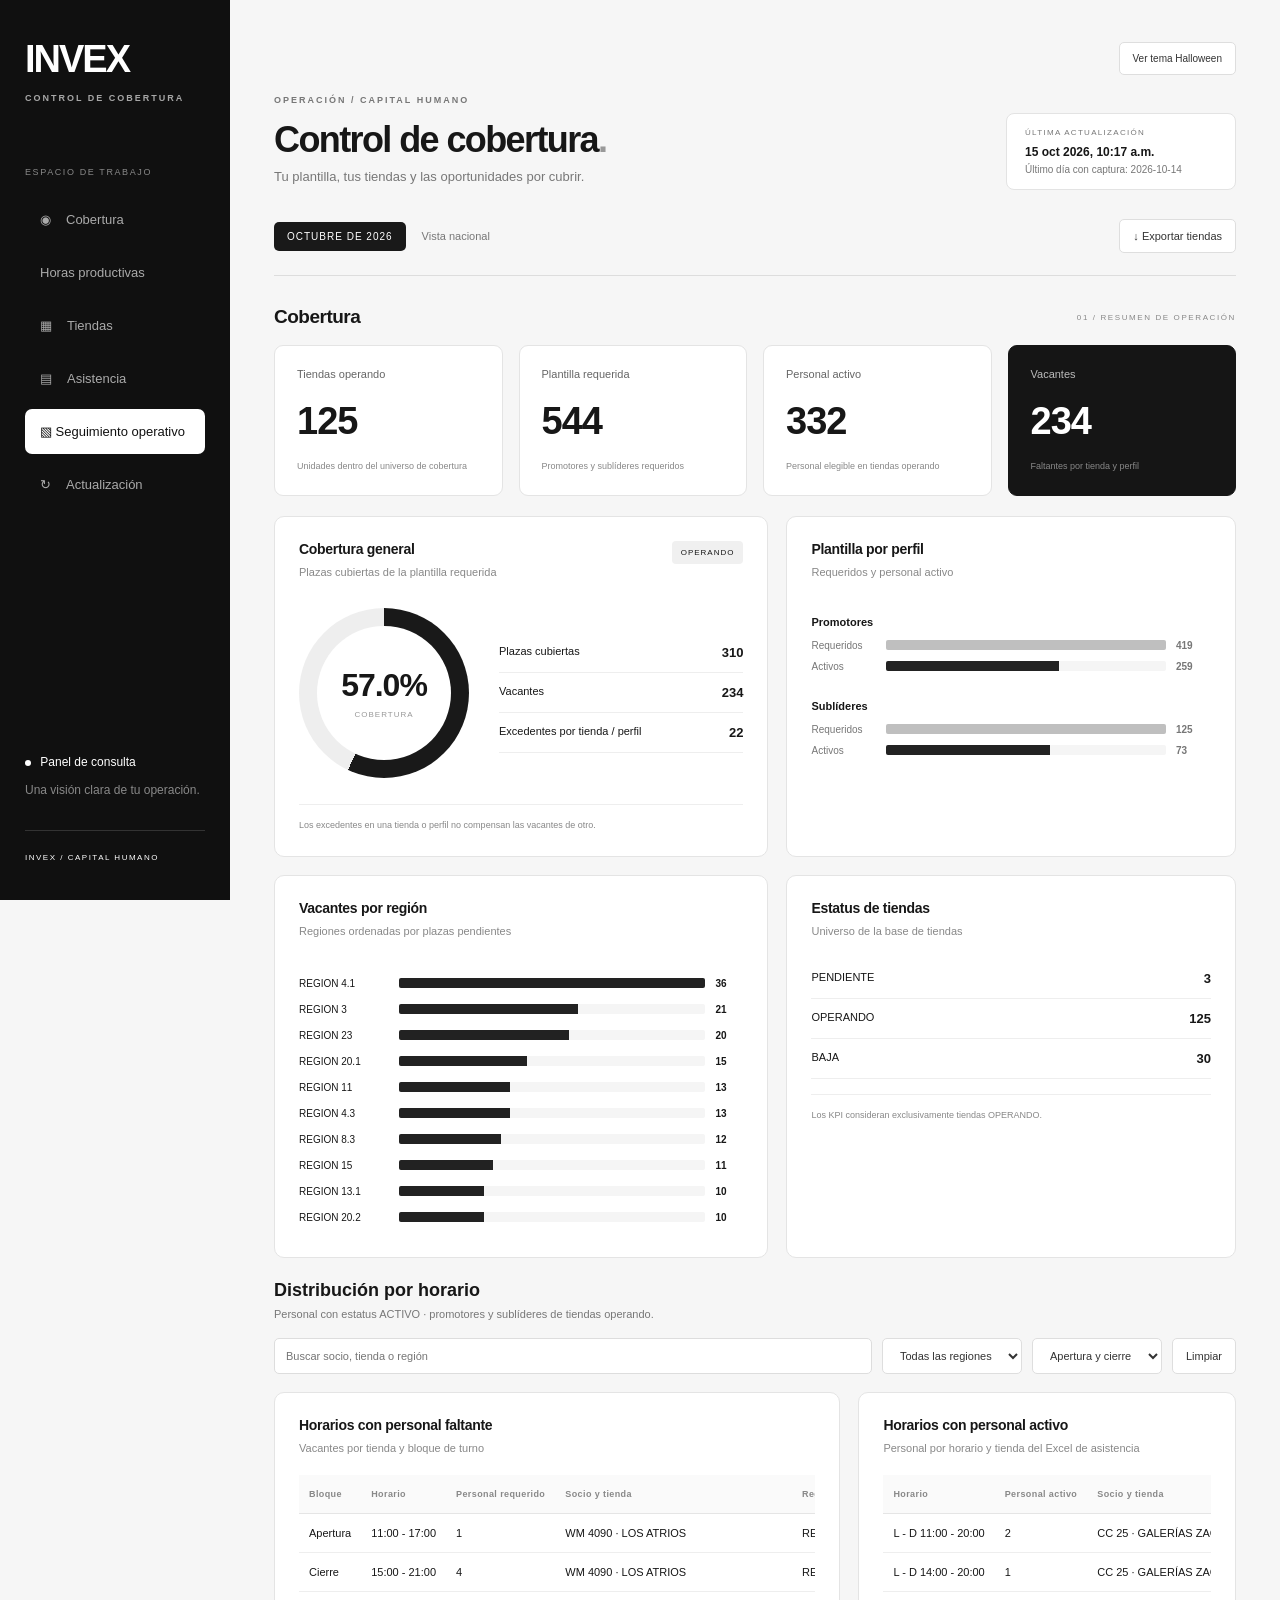
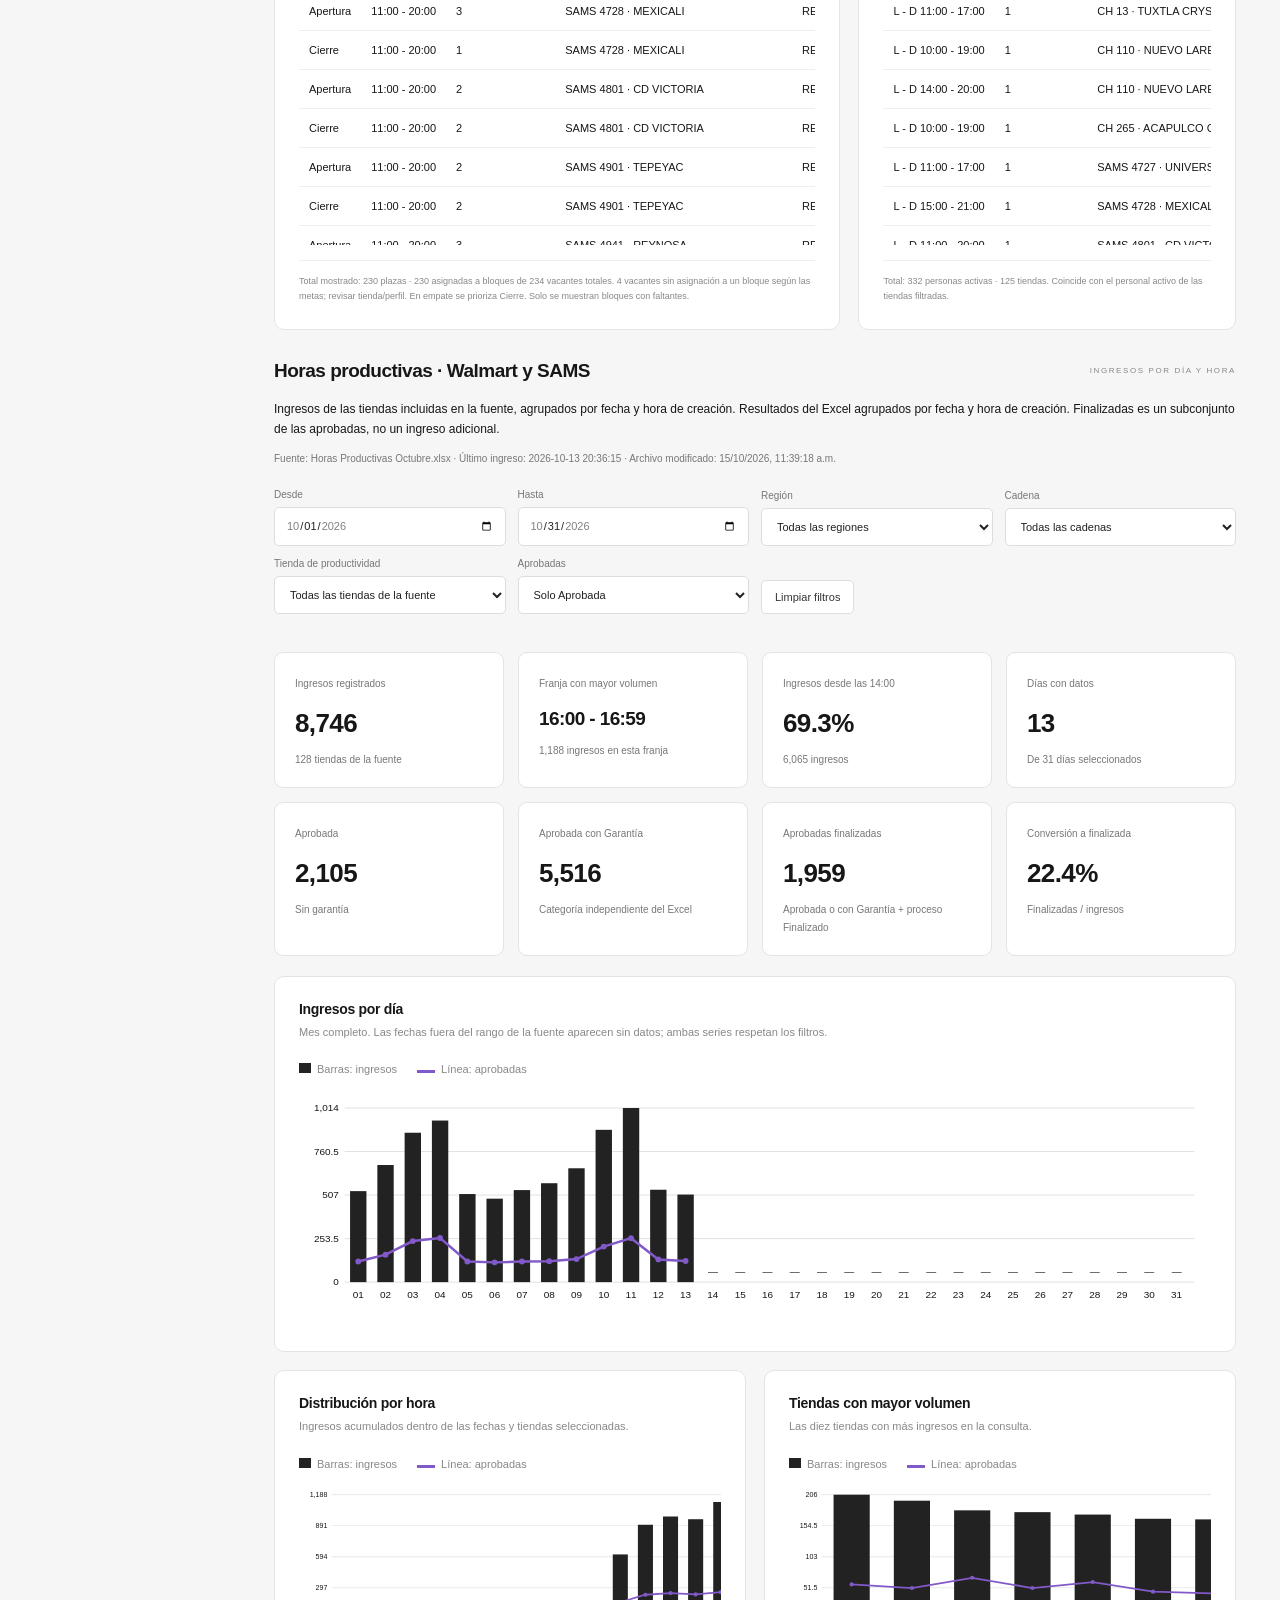
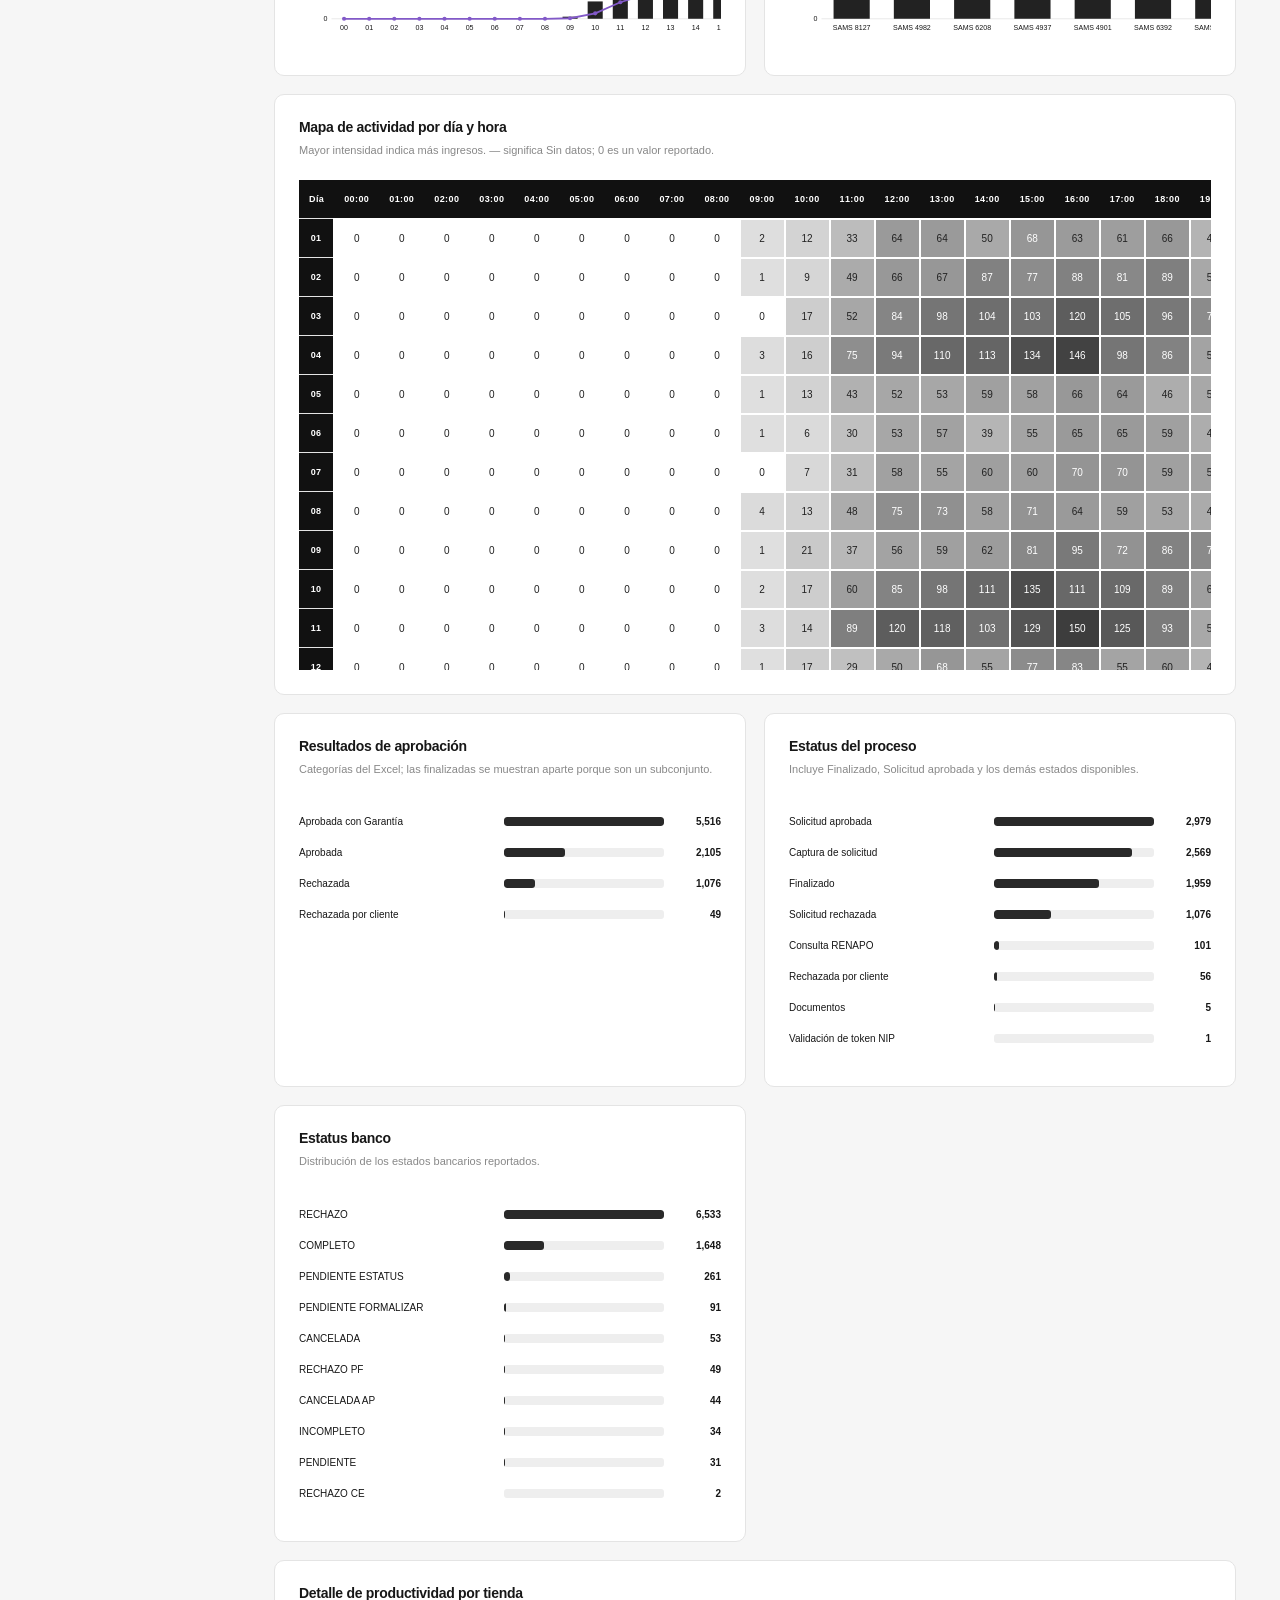
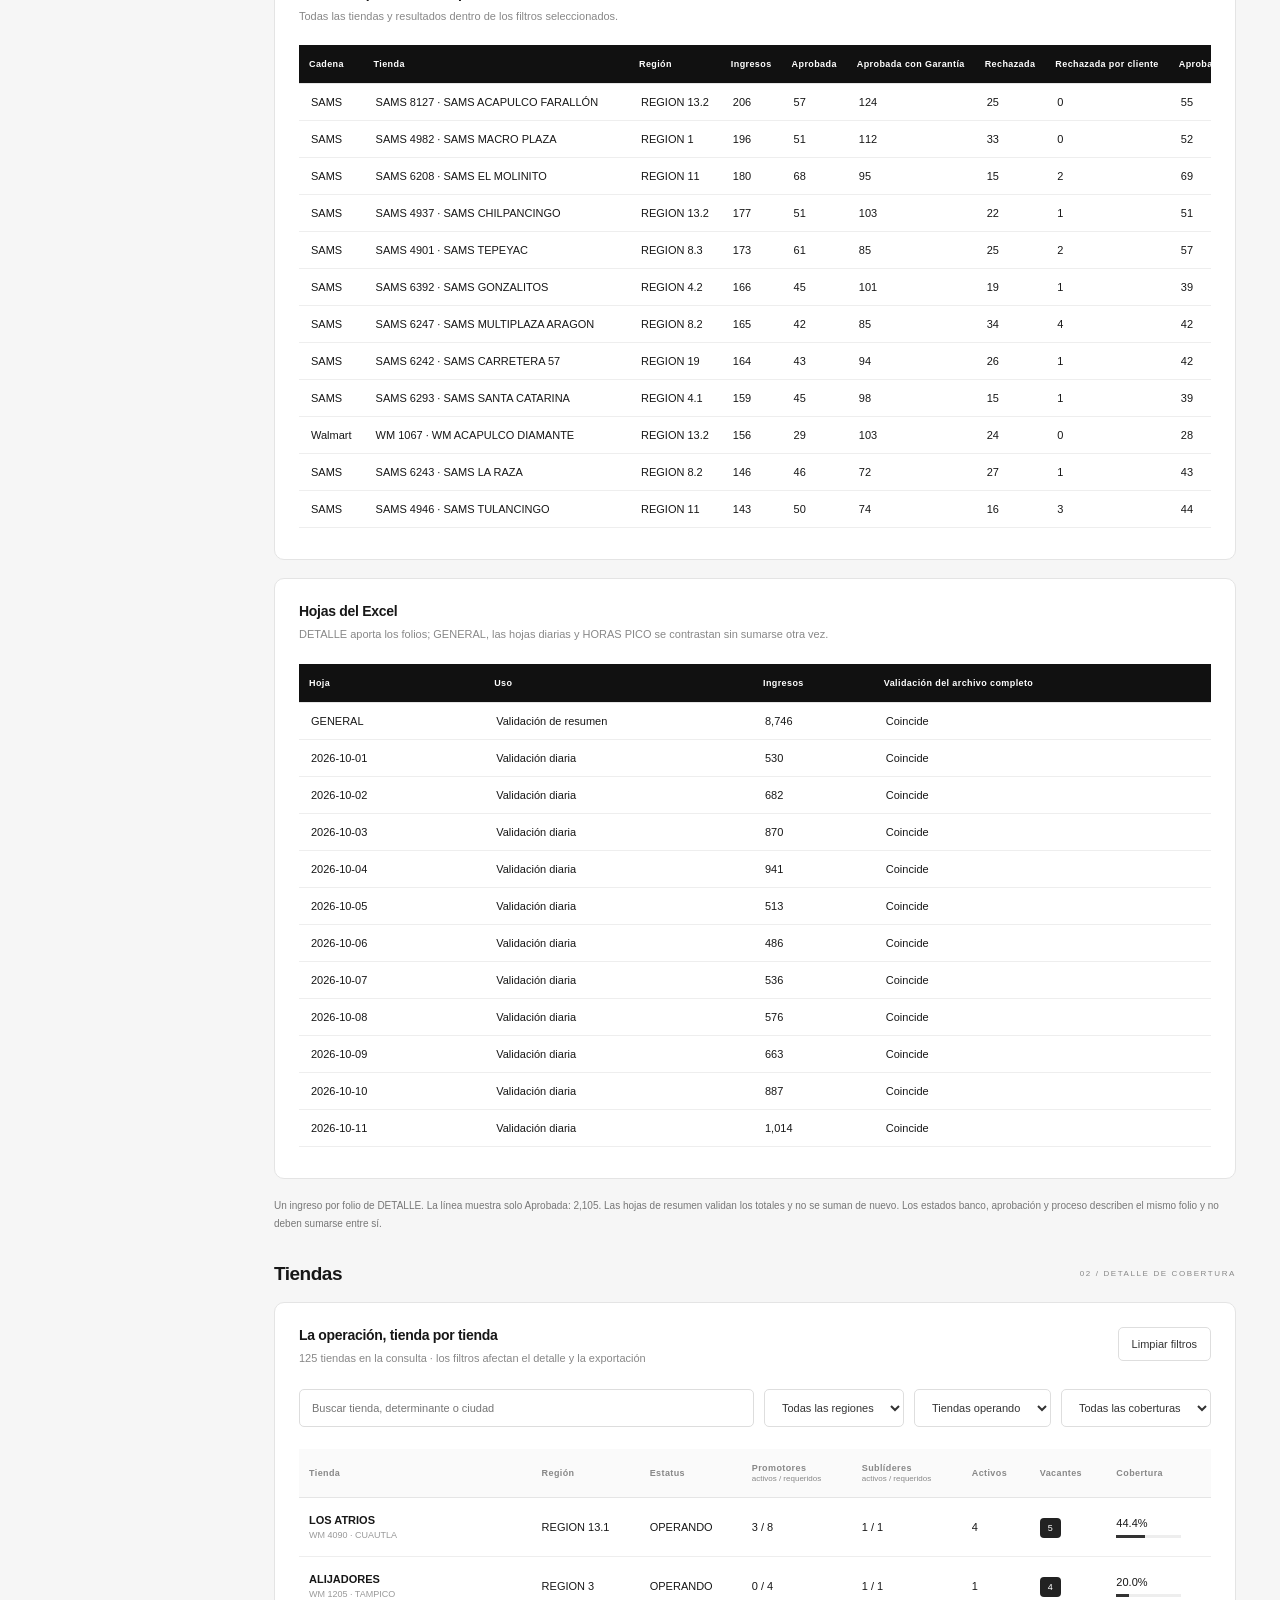
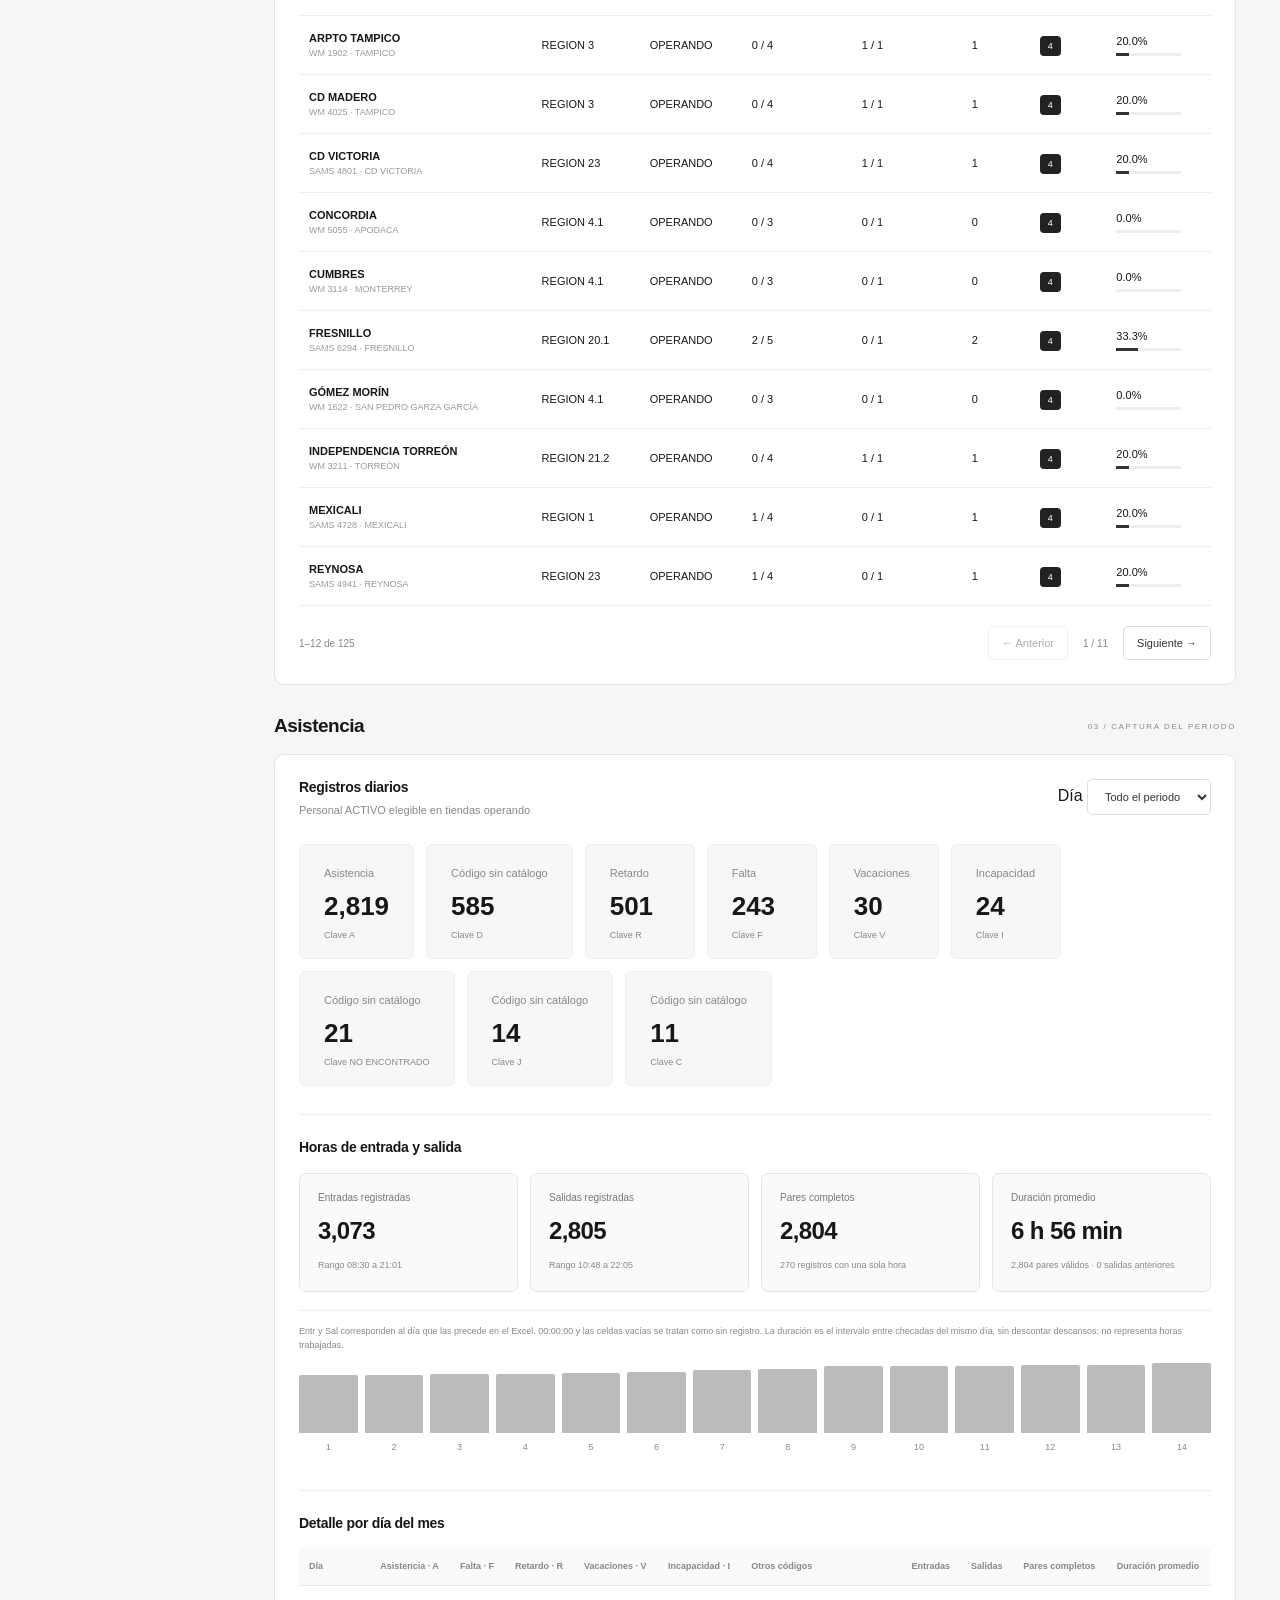
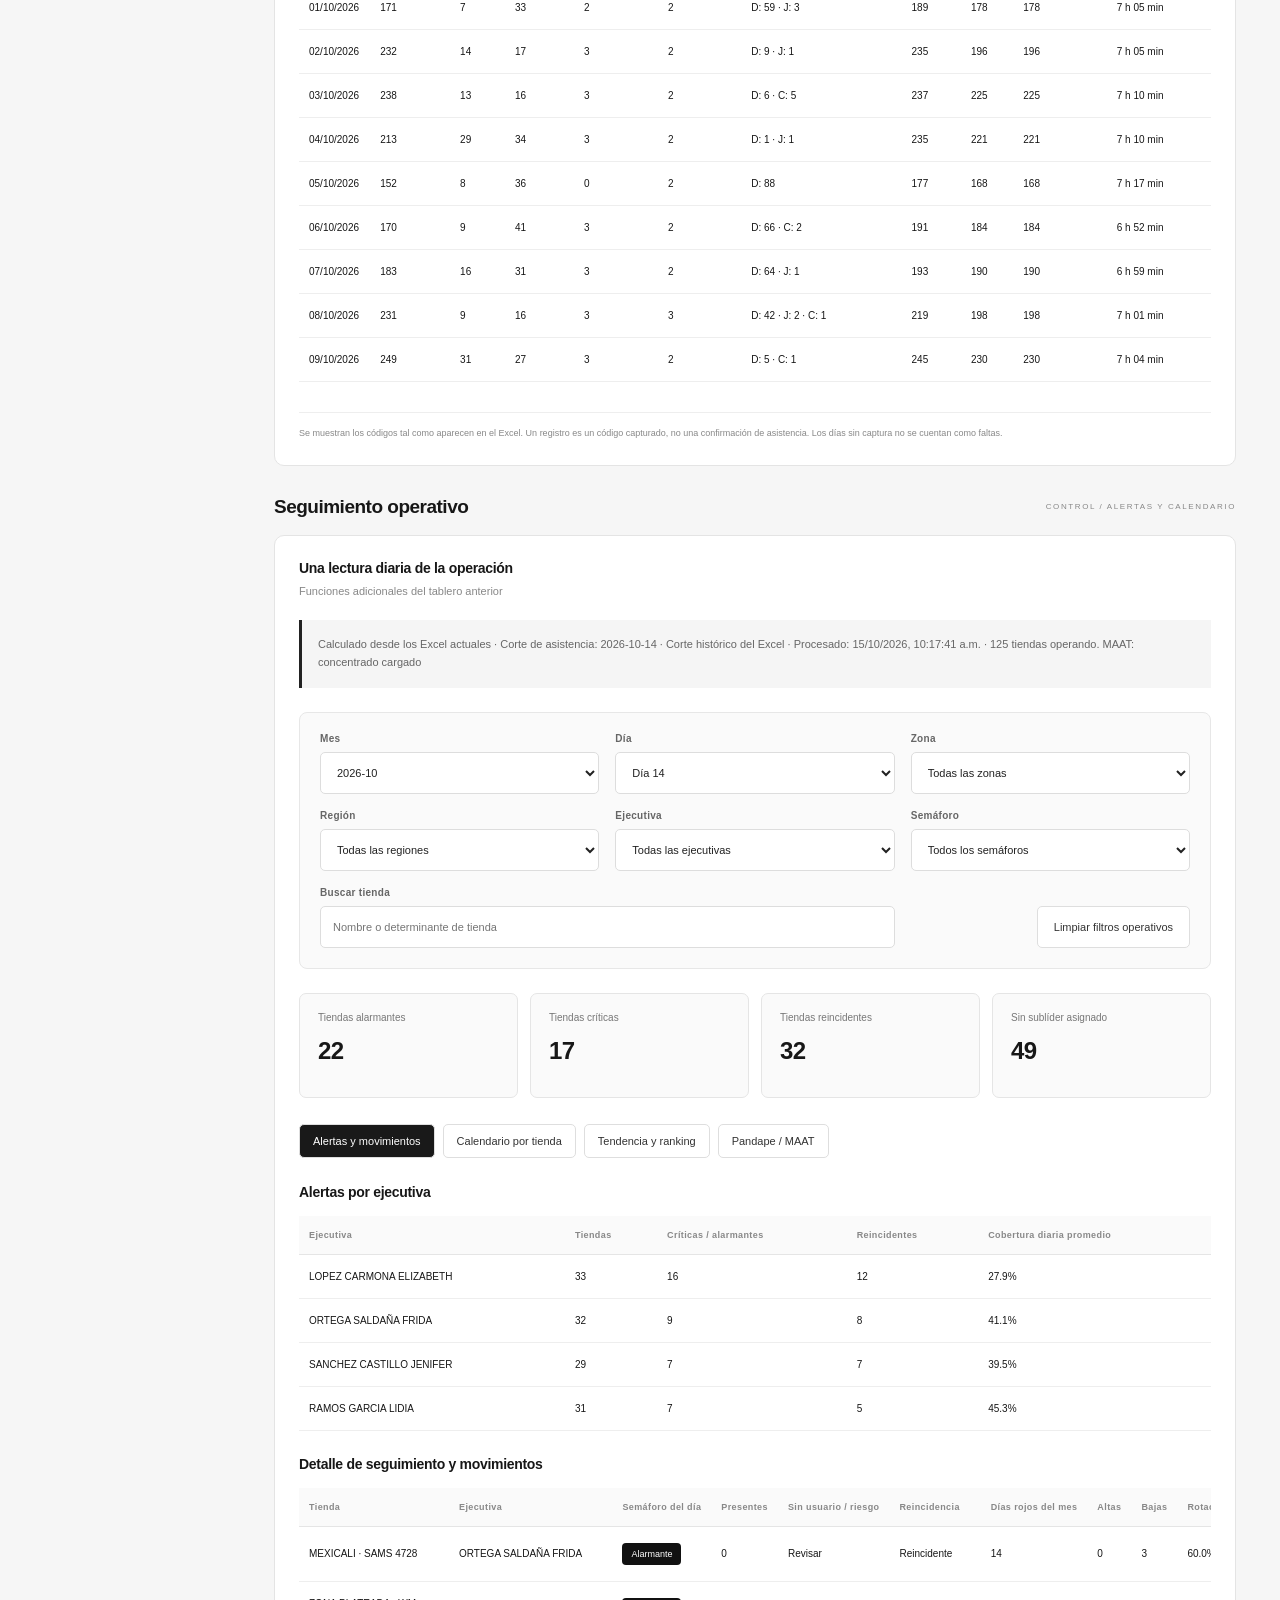
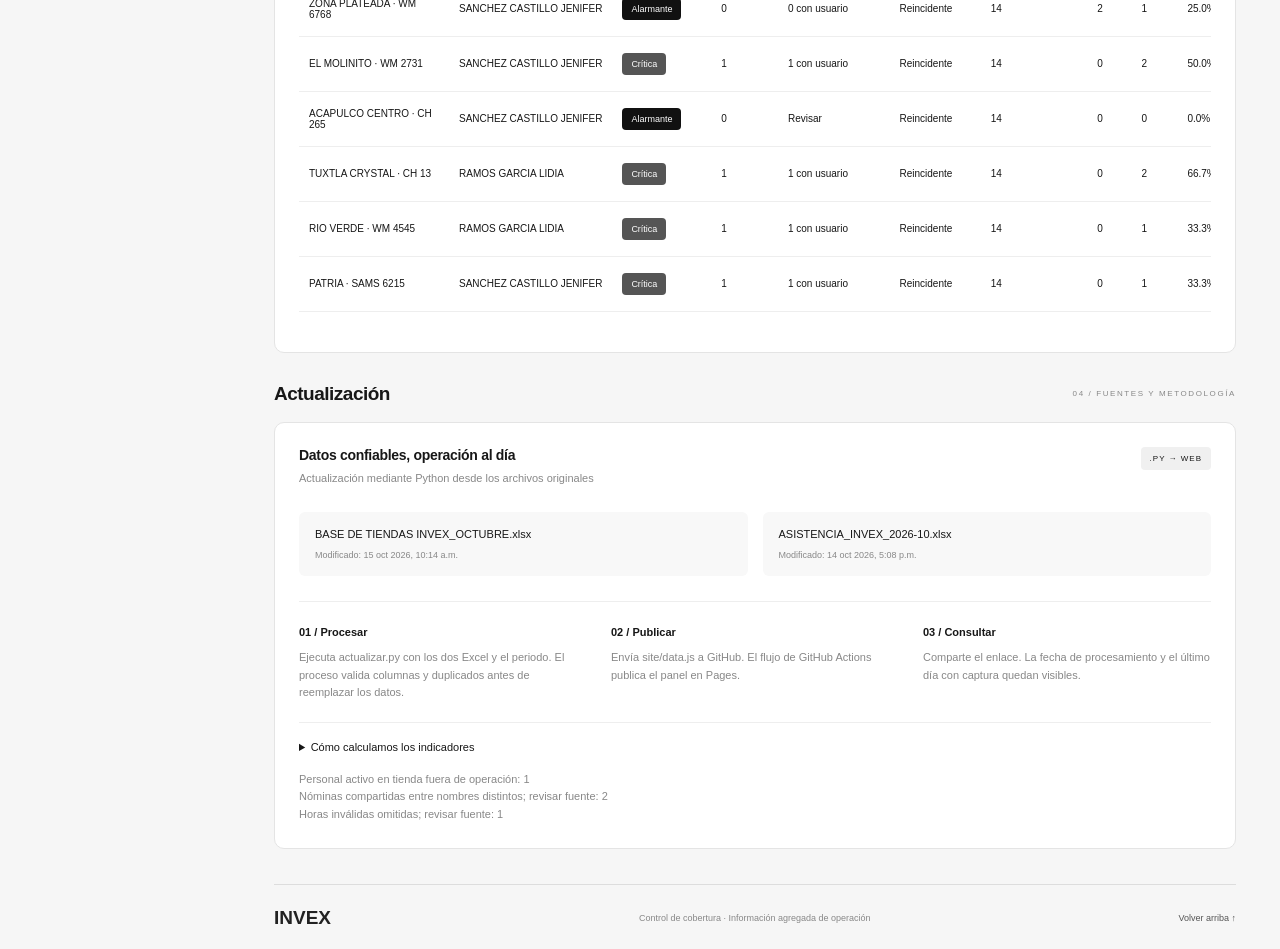
==== commit 1690096d: "Publicar tablero de cobertura INVEX y proceso de actualización" ====
--- a/site/index.html
+++ b/site/index.html
@@ -1,5 +1,5 @@
 <!doctype html>
-<html lang="es"><head><meta charset="utf-8"><meta name="viewport" content="width=device-width, initial-scale=1"><meta name="description" content="Control de cobertura INVEX: plantilla, vacantes y asistencia por tienda."><title>INVEX · Control de cobertura</title><link rel="icon" type="image/svg+xml" href="favicon.svg?v=jack-pixel-20261013"><link rel="stylesheet" href="styles.css"><script defer src="data.js?v=records-20261015"></script><script defer src="exportaciones.js?v=detalle-auto-20261013"></script><script defer src="app.js?v=detalle-auto-20261013"></script><link rel="stylesheet" href="temporada.css?v=halloween-20261013"><script defer src="temporada.js?v=halloween-20261013"></script><link rel="stylesheet" href="turnos.css?v=20261015-tiendas"><script defer src="turnos.js?v=20261015-tiendas"></script><link rel="stylesheet" href="productividad.css?v=20261015-records"><script defer src="productividad.js?v=20261015-records"></script></head>
+<html lang="es"><head><meta charset="utf-8"><meta name="viewport" content="width=device-width, initial-scale=1"><meta name="description" content="Control de cobertura INVEX: plantilla, vacantes y asistencia por tienda."><title>INVEX · Control de cobertura</title><link rel="icon" type="image/svg+xml" href="favicon.svg?v=jack-pixel-20261013"><link rel="stylesheet" href="styles.css"><script defer src="data.js?v=excel-completo-20261015"></script><script defer src="exportaciones.js?v=detalle-auto-20261013"></script><script defer src="app.js?v=detalle-auto-20261013"></script><link rel="stylesheet" href="temporada.css?v=halloween-20261013"><script defer src="temporada.js?v=halloween-20261013"></script><link rel="stylesheet" href="turnos.css?v=20261015-tiendas"><script defer src="turnos.js?v=20261015-tiendas"></script><link rel="stylesheet" href="productividad.css?v=20261015-excel-completo"><script defer src="productividad.js?v=20261015-excel-completo"></script></head>
 <body><aside><a class="brand" href="#cobertura">INVEX<span>CONTROL DE COBERTURA</span></a><div class="nav-label">ESPACIO DE TRABAJO</div><nav aria-label="Secciones"><a href="#cobertura" class="selected">◉ <span>Cobertura</span></a><a href="#tiendas">▦ <span>Tiendas</span></a><a href="#asistencia">▤ <span>Asistencia</span></a><a href="#actualizacion">↻ <span>Actualización</span></a></nav><div class="side-bottom"><span class="dot"></span> Panel de consulta<p>Una visión clara de tu operación.</p><small>INVEX / CAPITAL HUMANO</small></div></aside>
 <main><header><div class="eyebrow">OPERACIÓN / CAPITAL HUMANO</div><div class="heading"><div><h1>Control de cobertura<span>.</span></h1><p>Tu plantilla, tus tiendas y las oportunidades por cubrir.</p></div><div class="update"><span>ÚLTIMA ACTUALIZACIÓN</span><strong id="updated">Sin datos procesados</strong><small id="cutoff"></small></div></div></header><div class="toolbar"><span class="period" id="period">—</span><span id="scope">Vista nacional</span><button id="export">↓ Exportar tiendas</button></div><div id="error" role="alert" hidden></div>
 <section id="cobertura"><div class="section-title"><h2>Cobertura</h2><span>01 / RESUMEN DE OPERACIÓN</span></div><div class="kpis" id="kpis"></div><div class="chart-grid"><article class="panel"><div class="panel-title"><div><h3>Cobertura general</h3><p>Plazas cubiertas de la plantilla requerida</p></div><span class="tag">OPERANDO</span></div><div class="coverage-body"><div id="donut" class="donut"><div><strong id="percent">—</strong><small>COBERTURA</small></div></div><div class="legend" id="legend"></div></div><p class="note">Los excedentes en una tienda o perfil no compensan las vacantes de otro.</p></article><article class="panel"><div class="panel-title"><div><h3>Plantilla por perfil</h3><p>Requeridos y personal activo</p></div></div><div id="profiles" class="bars"></div></article><article class="panel"><div class="panel-title"><div><h3>Vacantes por región</h3><p>Regiones ordenadas por plazas pendientes</p></div></div><div id="regions" class="regions"></div></article><article class="panel"><div class="panel-title"><div><h3>Estatus de tiendas</h3><p>Universo de la base de tiendas</p></div></div><div id="statuses" class="status-list"></div><p class="note">Los KPI consideran exclusivamente tiendas OPERANDO.</p></article></div></section>
--- a/site/productividad.css
+++ b/site/productividad.css
@@ -2,3 +2,4 @@
 
 .productivity-section .section-title{flex-wrap:wrap;gap:10px}.productivity-heatmap td:not(.heat-empty){color:#222;text-shadow:none}.productivity-heatmap td.heat-strong{color:#fff}.halloween .productivity-heatmap td:not(.heat-empty){color:#f5efe8}.halloween .productivity-heatmap td.heat-strong{color:#211426}.halloween .productivity-heatmap td[style="--heat: 0;"]{color:#b9a9c3}
 .productivity-combo{width:100%;min-width:650px;display:block;color:inherit}.combo-income{fill:#222}.combo-line{stroke:#8259c8;stroke-width:3}.combo-dot{fill:#8259c8}.combo-axis{fill:currentColor;font-size:12px}.combo-grid{stroke:currentColor;opacity:.15}.productivity-legend{display:flex;gap:20px;flex-wrap:wrap;font-size:11px}.legend-income:before{content:"";display:inline-block;width:12px;height:10px;background:#222;margin-right:6px}.legend-approved:before{content:"";display:inline-block;width:18px;border-top:3px solid #8259c8;margin-right:6px}.halloween .combo-income,.halloween .legend-income:before{fill:#ffae60;background:#ffae60}.halloween .combo-line{stroke:#d6a5ff}.halloween .combo-dot{fill:#d6a5ff}.halloween .legend-approved:before{border-color:#d6a5ff}.productivity-chart-body{overflow-x:auto}
+.productivity-filters{grid-template-columns:repeat(4,minmax(0,1fr))}.productivity-filters button{order:1;justify-self:start}.productivity-chart-body table{width:100%;font-size:11px}.productivity-chart-body table th{position:sticky;top:0;background:#111;color:#fff;z-index:1}.productivity-chart-body table td{padding:12px;white-space:nowrap}@media(max-width:1100px){.productivity-filters{grid-template-columns:repeat(2,minmax(0,1fr))}}@media(max-width:700px){.productivity-filters{grid-template-columns:minmax(0,1fr)}}
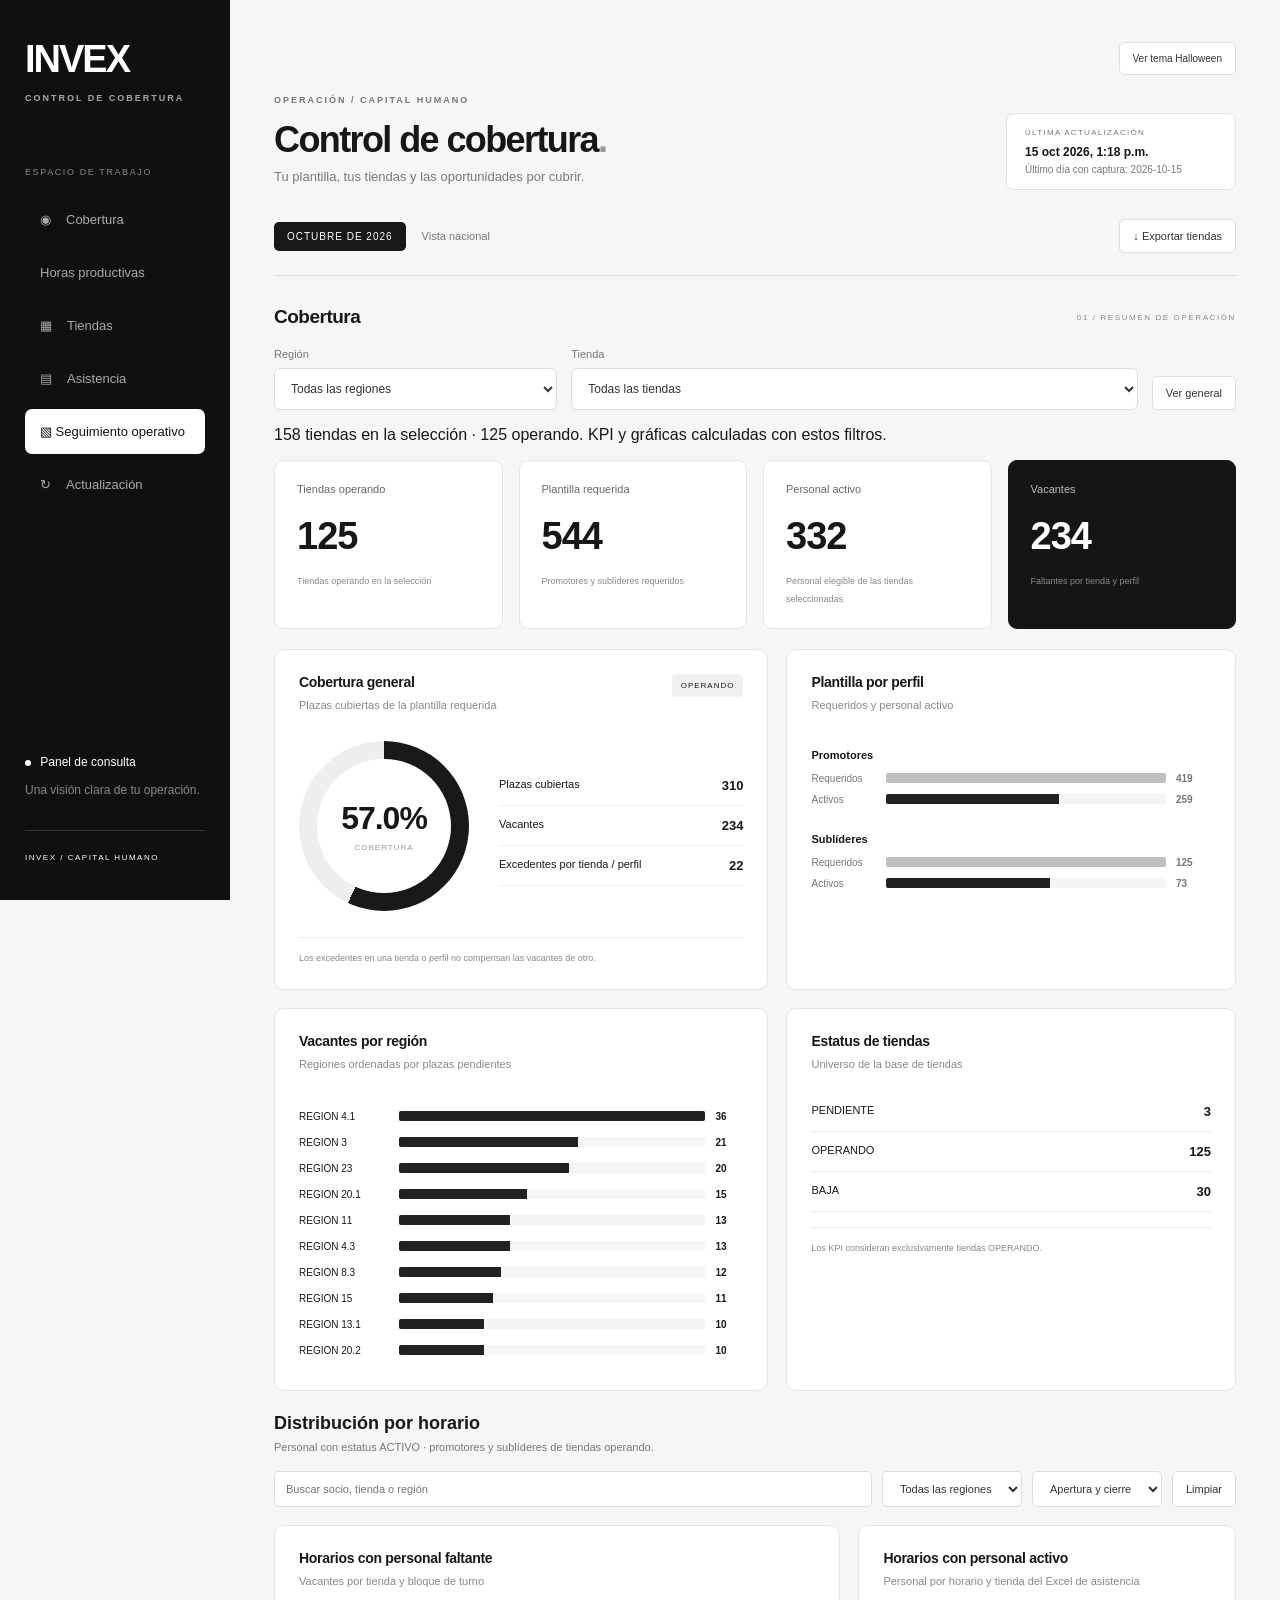
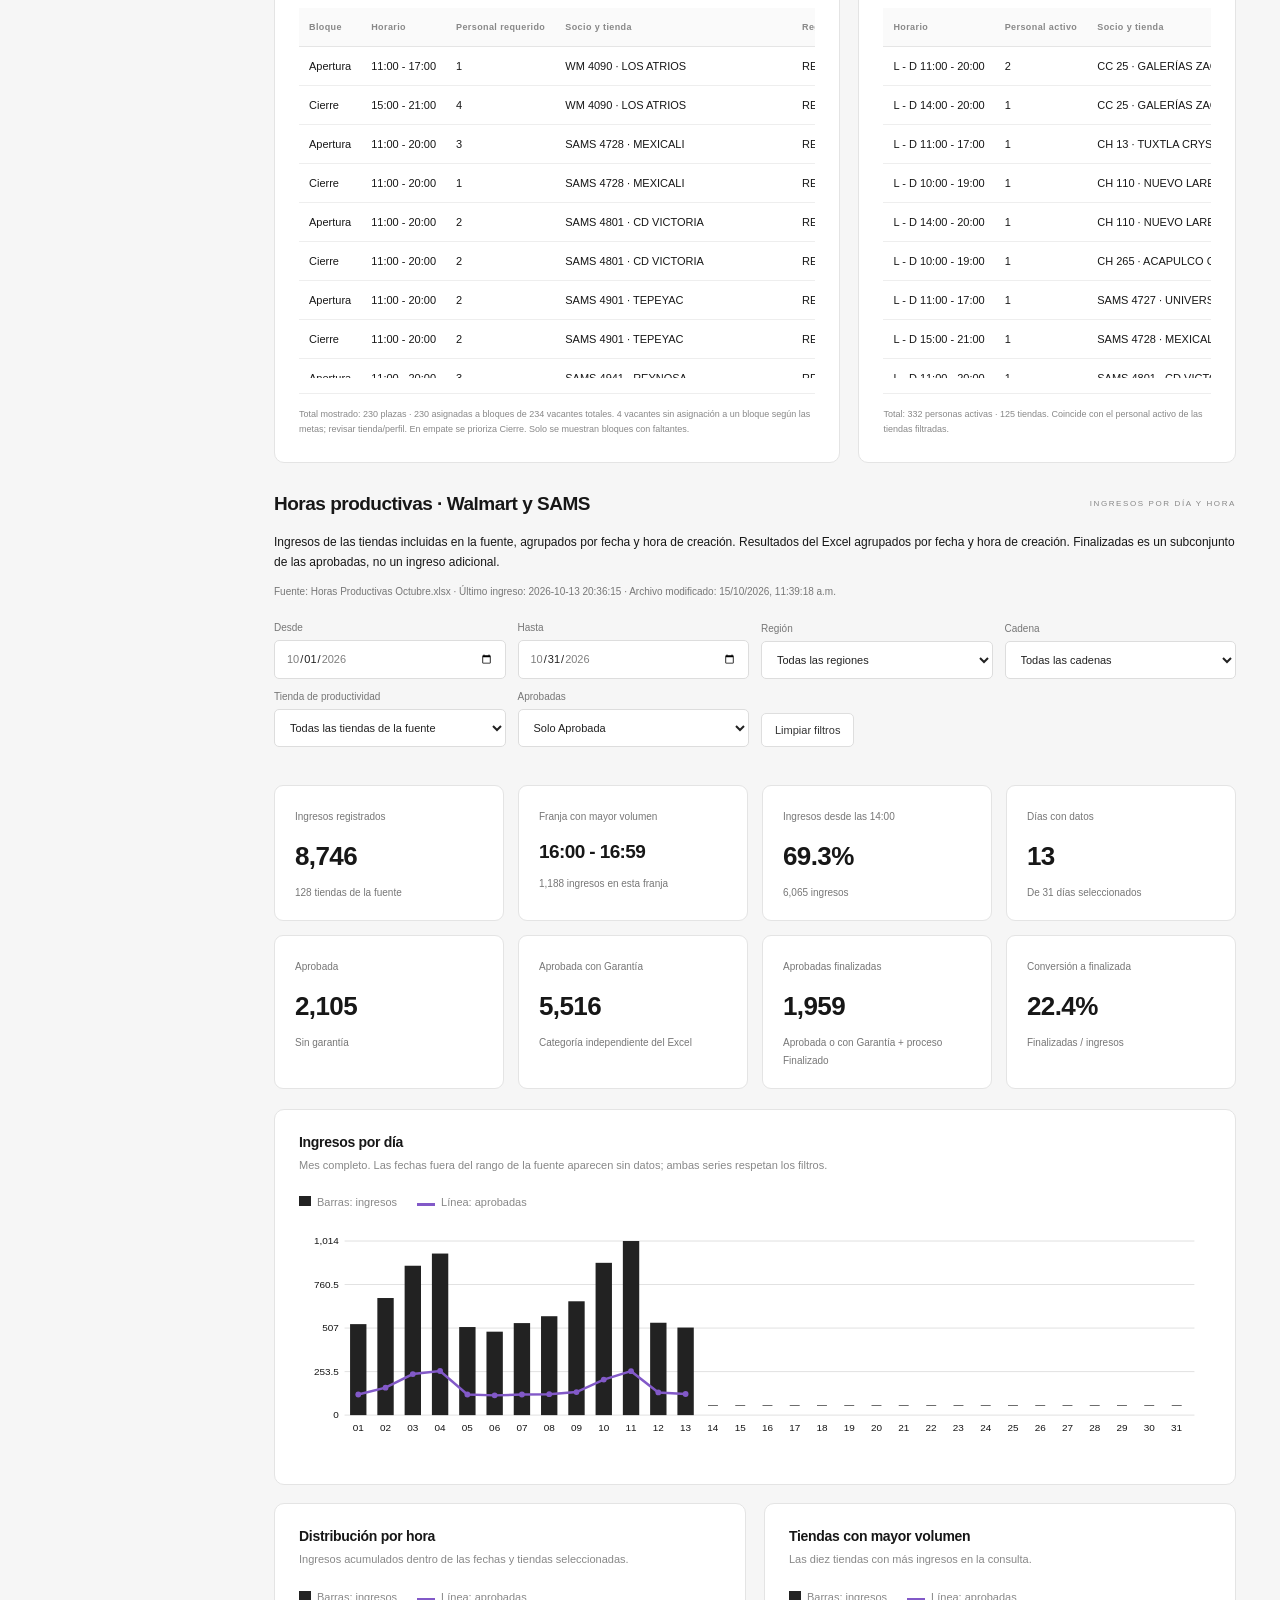
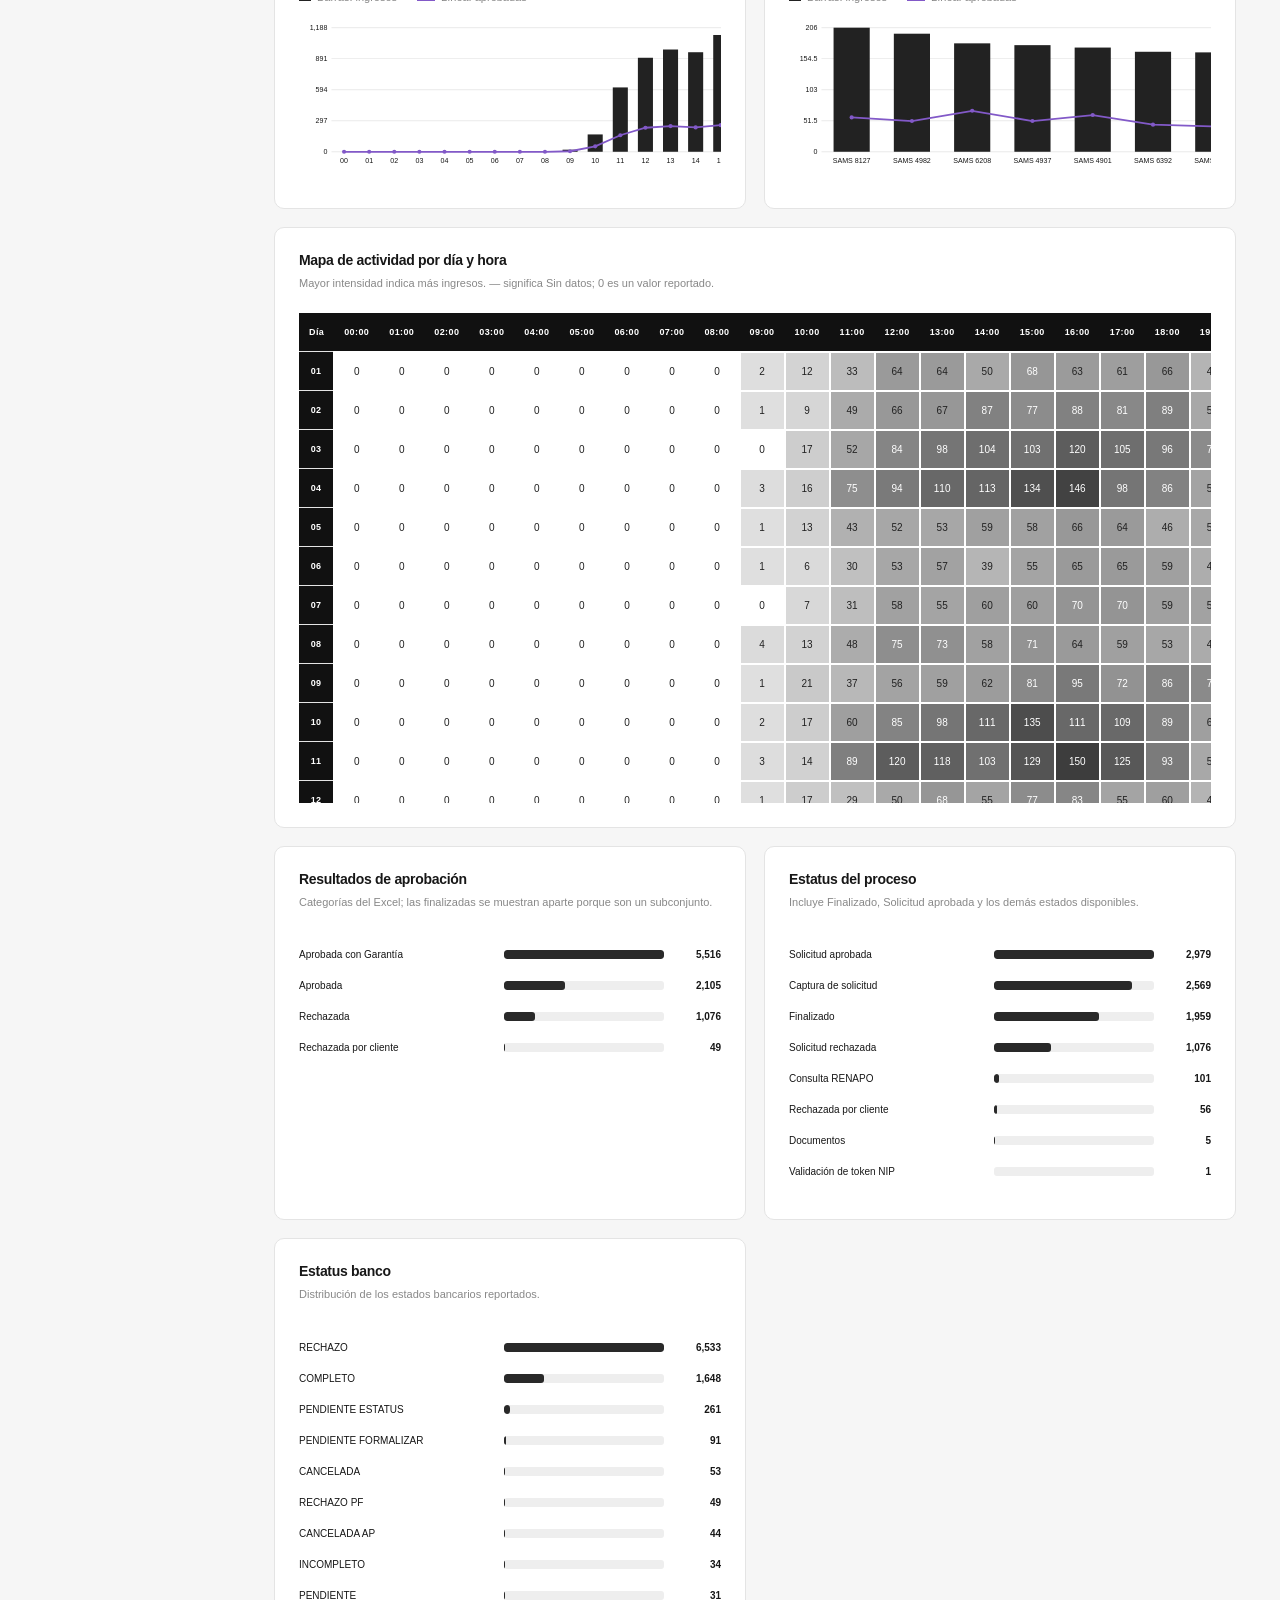
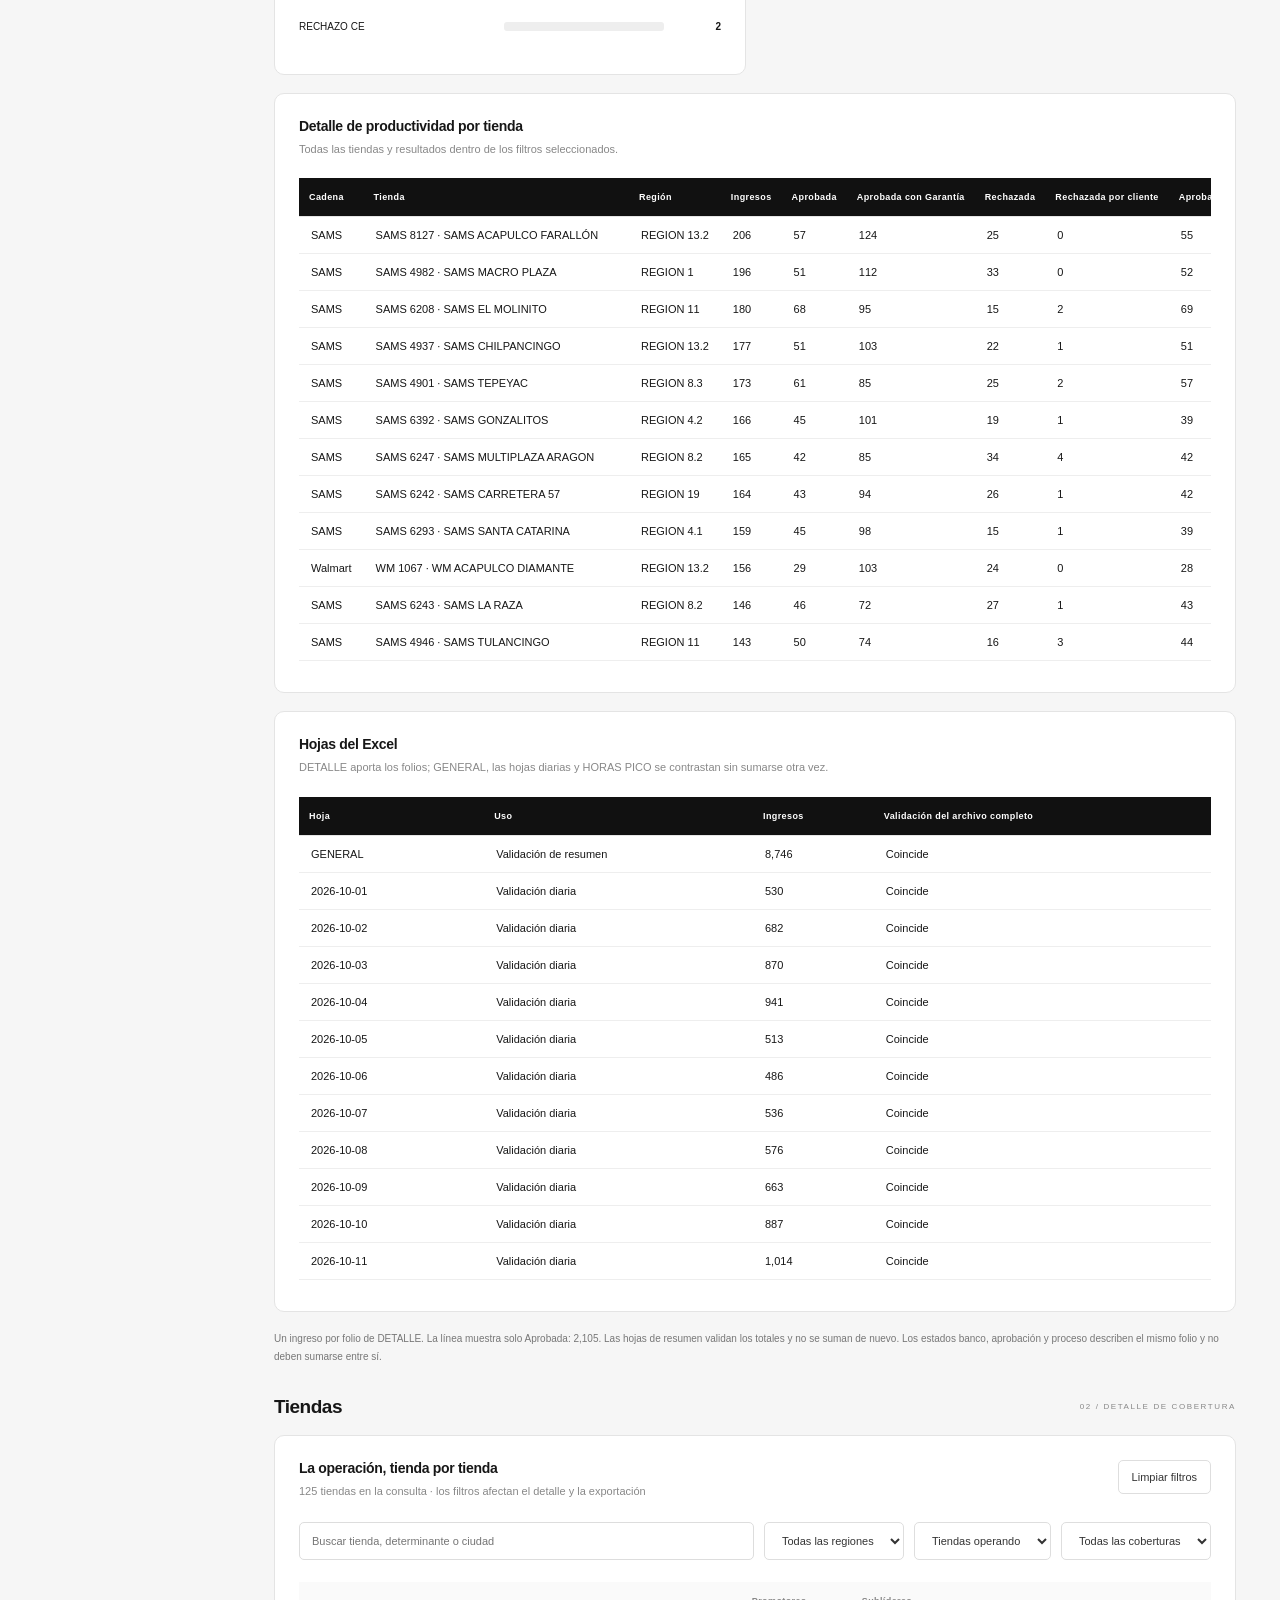
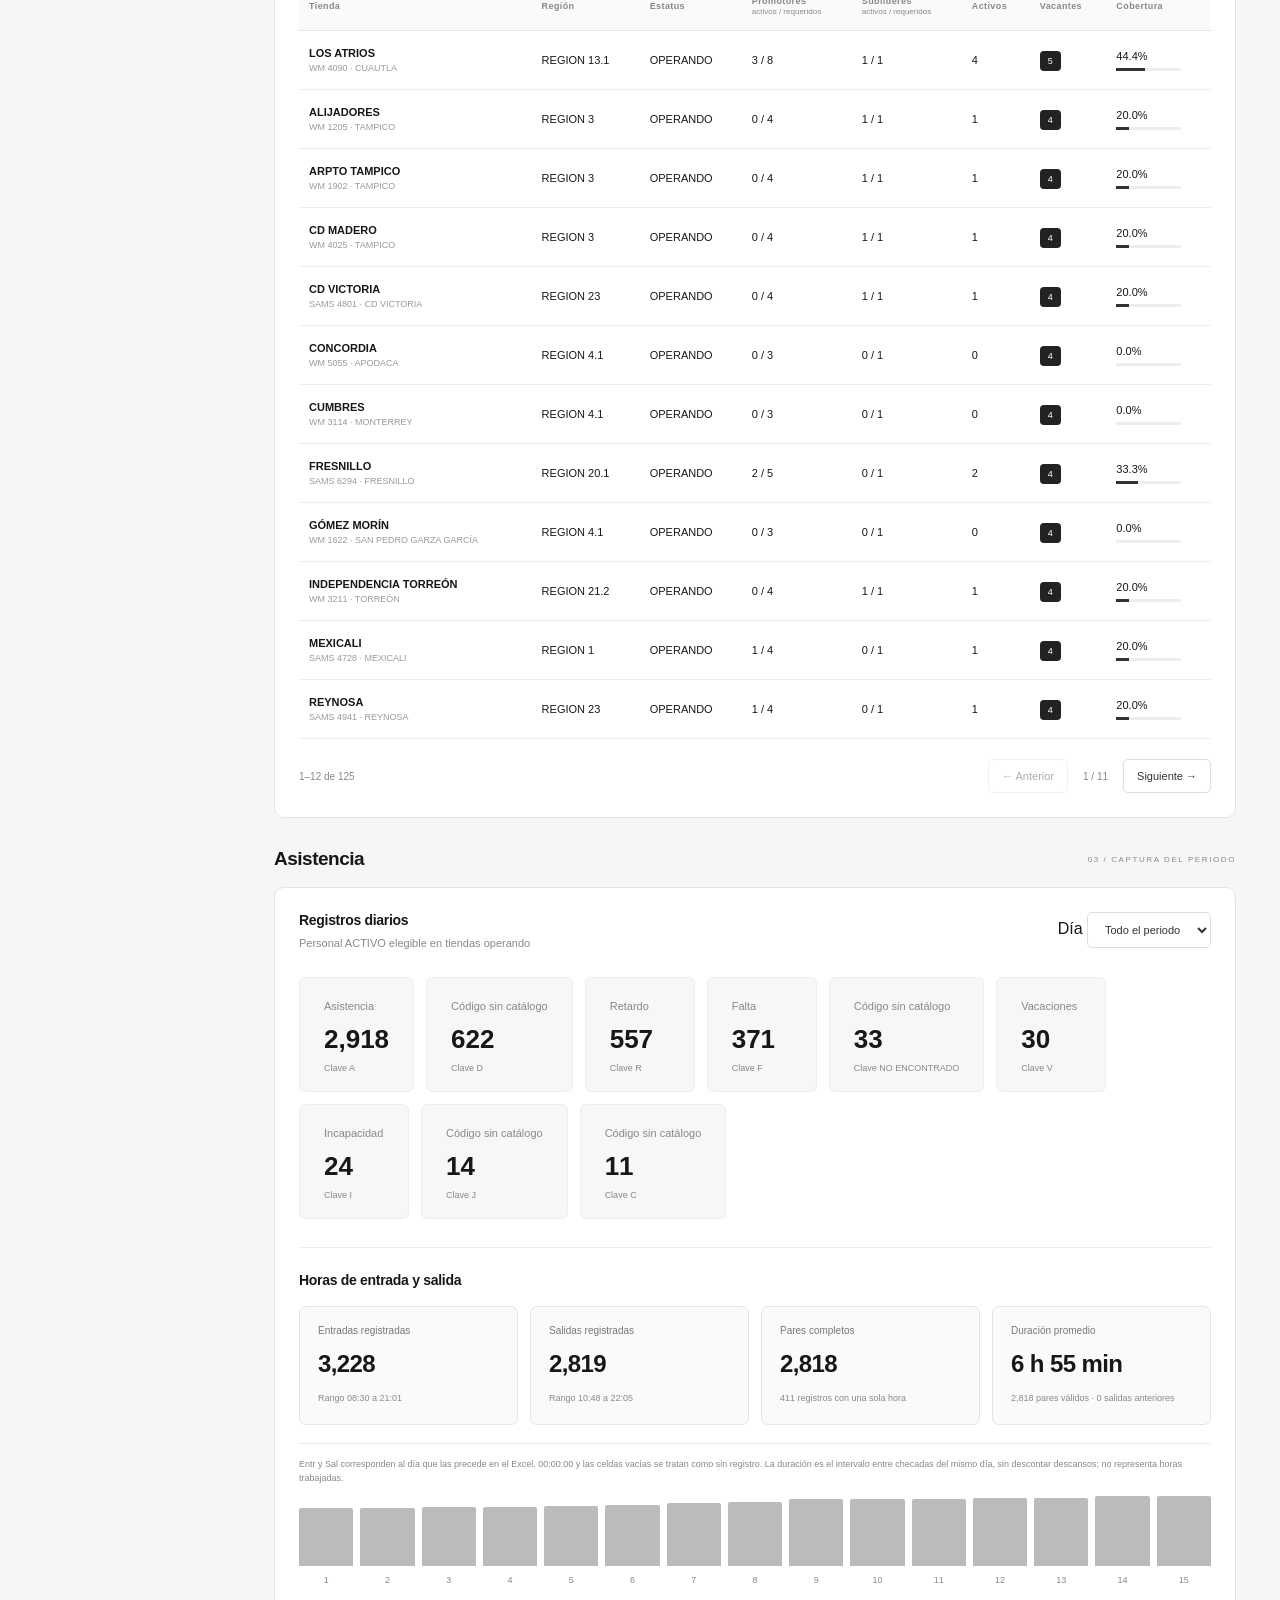
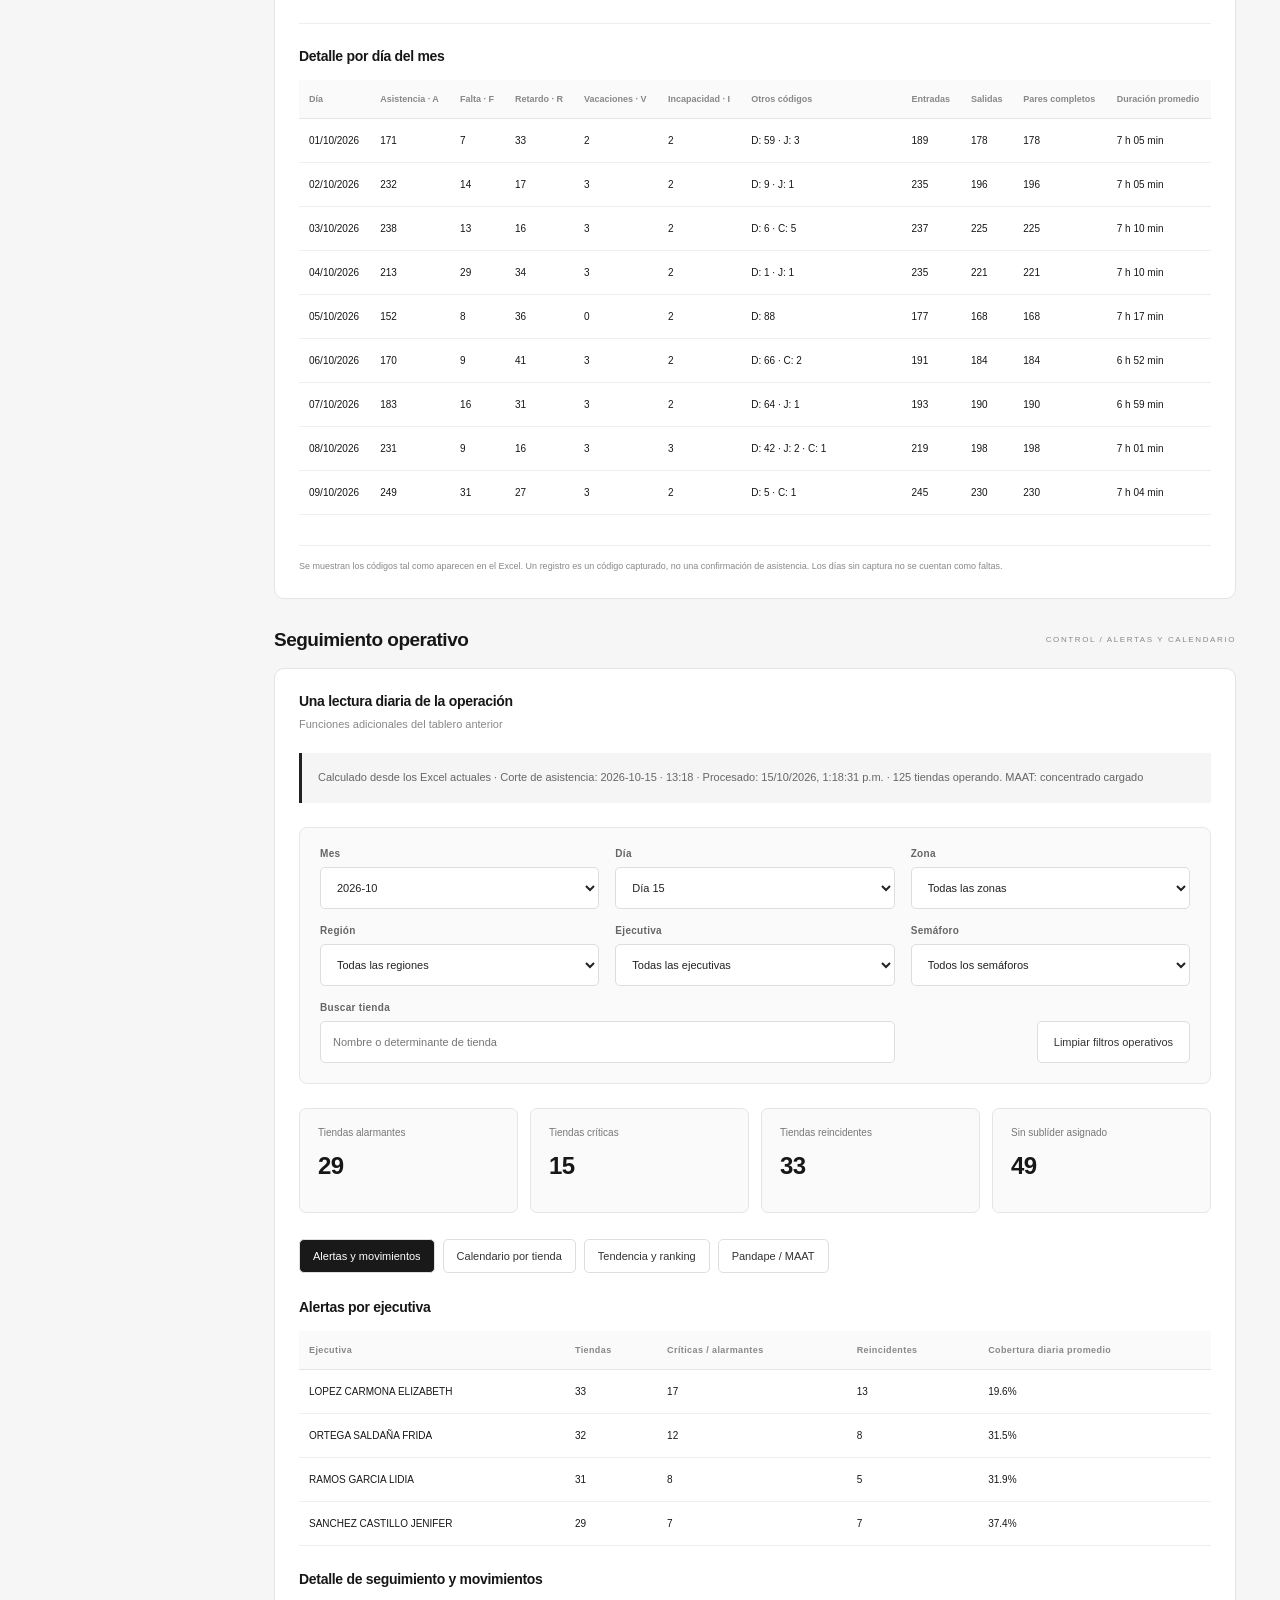
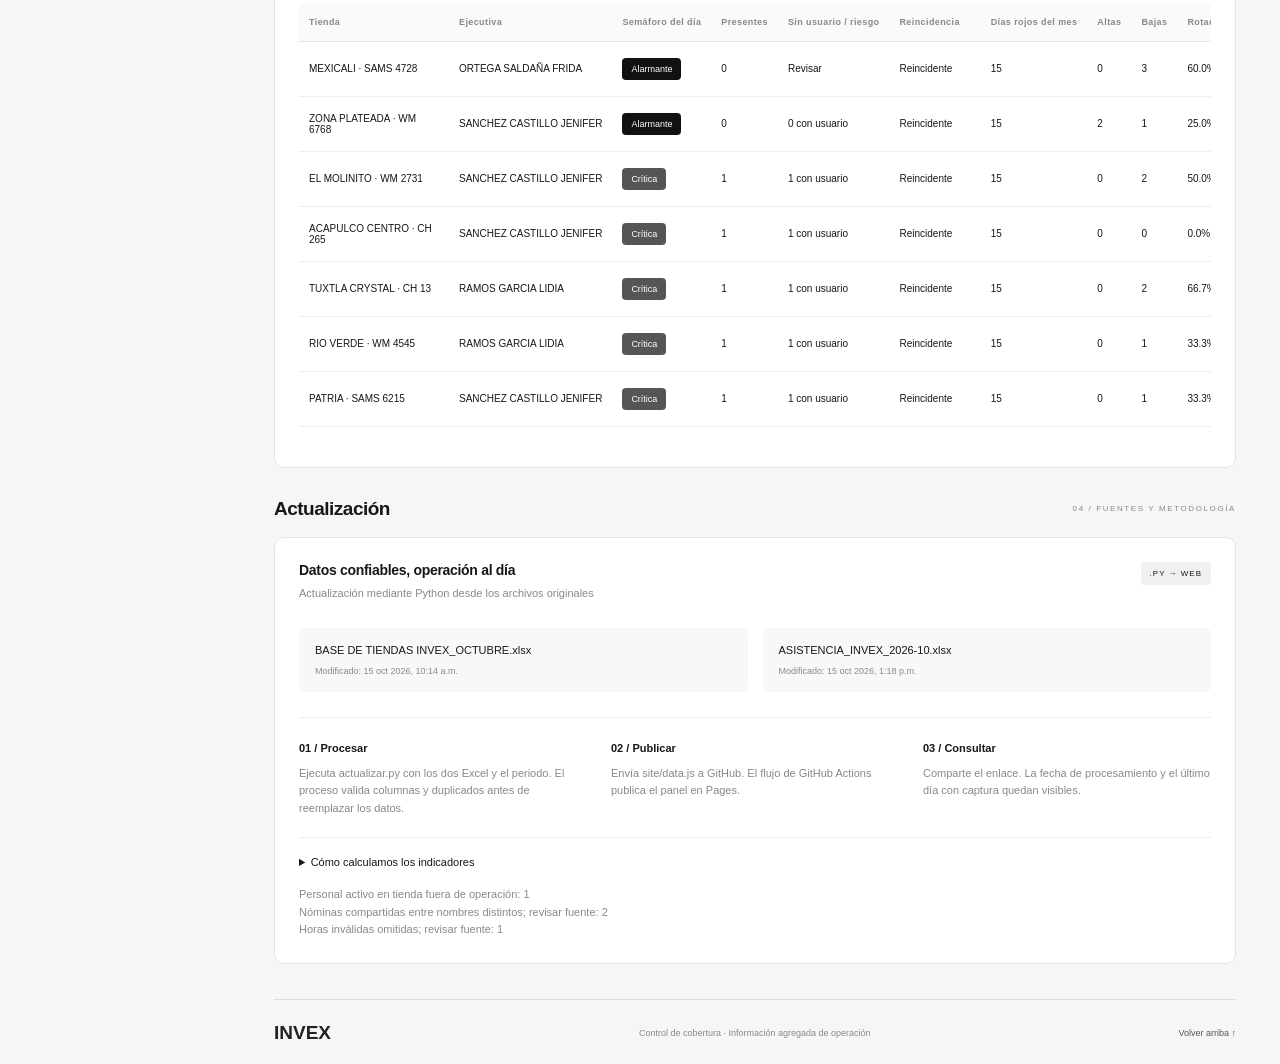
==== commit 56a70259: "Publicar tablero de cobertura INVEX y proceso de actualización" ====
--- a/site/index.html
+++ b/site/index.html
@@ -1,5 +1,5 @@
 <!doctype html>
-<html lang="es"><head><meta charset="utf-8"><meta name="viewport" content="width=device-width, initial-scale=1"><meta name="description" content="Control de cobertura INVEX: plantilla, vacantes y asistencia por tienda."><title>INVEX · Control de cobertura</title><link rel="icon" type="image/svg+xml" href="favicon.svg?v=jack-pixel-20261013"><link rel="stylesheet" href="styles.css"><script defer src="data.js?v=excel-completo-20261015"></script><script defer src="exportaciones.js?v=detalle-auto-20261013"></script><script defer src="app.js?v=detalle-auto-20261013"></script><link rel="stylesheet" href="temporada.css?v=halloween-20261013"><script defer src="temporada.js?v=halloween-20261013"></script><link rel="stylesheet" href="turnos.css?v=20261015-tiendas"><script defer src="turnos.js?v=20261015-tiendas"></script><link rel="stylesheet" href="productividad.css?v=20261015-excel-completo"><script defer src="productividad.js?v=20261015-excel-completo"></script></head>
+<html lang="es"><head><meta charset="utf-8"><meta name="viewport" content="width=device-width, initial-scale=1"><meta name="description" content="Control de cobertura INVEX: plantilla, vacantes y asistencia por tienda."><title>INVEX · Control de cobertura</title><link rel="icon" type="image/svg+xml" href="favicon.svg?v=jack-pixel-20261013"><link rel="stylesheet" href="styles.css"><script defer src="data.js?v=actualizacion-20261015"></script><script defer src="exportaciones.js?v=detalle-auto-20261013"></script><script defer src="app.js?v=cobertura-filtros-20261015"></script><link rel="stylesheet" href="temporada.css?v=halloween-20261013"><script defer src="temporada.js?v=halloween-20261013"></script><link rel="stylesheet" href="turnos.css?v=cobertura-filtros-20261015"><script defer src="turnos.js?v=cobertura-filtros-20261015"></script><link rel="stylesheet" href="productividad.css?v=20261015-excel-completo"><script defer src="productividad.js?v=20261015-excel-completo"></script></head>
 <body><aside><a class="brand" href="#cobertura">INVEX<span>CONTROL DE COBERTURA</span></a><div class="nav-label">ESPACIO DE TRABAJO</div><nav aria-label="Secciones"><a href="#cobertura" class="selected">◉ <span>Cobertura</span></a><a href="#tiendas">▦ <span>Tiendas</span></a><a href="#asistencia">▤ <span>Asistencia</span></a><a href="#actualizacion">↻ <span>Actualización</span></a></nav><div class="side-bottom"><span class="dot"></span> Panel de consulta<p>Una visión clara de tu operación.</p><small>INVEX / CAPITAL HUMANO</small></div></aside>
 <main><header><div class="eyebrow">OPERACIÓN / CAPITAL HUMANO</div><div class="heading"><div><h1>Control de cobertura<span>.</span></h1><p>Tu plantilla, tus tiendas y las oportunidades por cubrir.</p></div><div class="update"><span>ÚLTIMA ACTUALIZACIÓN</span><strong id="updated">Sin datos procesados</strong><small id="cutoff"></small></div></div></header><div class="toolbar"><span class="period" id="period">—</span><span id="scope">Vista nacional</span><button id="export">↓ Exportar tiendas</button></div><div id="error" role="alert" hidden></div>
 <section id="cobertura"><div class="section-title"><h2>Cobertura</h2><span>01 / RESUMEN DE OPERACIÓN</span></div><div class="kpis" id="kpis"></div><div class="chart-grid"><article class="panel"><div class="panel-title"><div><h3>Cobertura general</h3><p>Plazas cubiertas de la plantilla requerida</p></div><span class="tag">OPERANDO</span></div><div class="coverage-body"><div id="donut" class="donut"><div><strong id="percent">—</strong><small>COBERTURA</small></div></div><div class="legend" id="legend"></div></div><p class="note">Los excedentes en una tienda o perfil no compensan las vacantes de otro.</p></article><article class="panel"><div class="panel-title"><div><h3>Plantilla por perfil</h3><p>Requeridos y personal activo</p></div></div><div id="profiles" class="bars"></div></article><article class="panel"><div class="panel-title"><div><h3>Vacantes por región</h3><p>Regiones ordenadas por plazas pendientes</p></div></div><div id="regions" class="regions"></div></article><article class="panel"><div class="panel-title"><div><h3>Estatus de tiendas</h3><p>Universo de la base de tiendas</p></div></div><div id="statuses" class="status-list"></div><p class="note">Los KPI consideran exclusivamente tiendas OPERANDO.</p></article></div></section>
--- a/site/turnos.css
+++ b/site/turnos.css
@@ -1 +1,2 @@
 .coverage-shifts{margin-top:22px}.shift-heading h3{font-size:18px;margin:0 0 7px}.shift-heading p{font-size:11px;color:#777;margin:0}.shift-controls{display:flex;gap:10px;flex-wrap:wrap;margin:18px 0}.shift-controls>*{min-width:0}.shift-controls input{flex:1 1 240px;border:1px solid #ddd;border-radius:5px;padding:11px;font-size:11px}.shift-panels{display:grid;grid-template-columns:minmax(0,1.5fr) minmax(0,1fr);gap:18px}.shift-panel{min-width:0}.shift-scroll{max-height:370px;margin-top:18px;overscroll-behavior:contain}.shift-scroll th{position:sticky;top:0;z-index:1}.shift-scroll td{padding:13px 10px}.shift-scroll td:nth-child(3){font-variant-numeric:tabular-nums}.shift-panel .note{line-height:1.7}.halloween .shift-heading p{color:#cbb7d2}.halloween .shift-controls input{background:#211728;color:#f5efe8;border-color:#49304e}.halloween .shift-scroll th{background:#302038;color:#f5efe8}.halloween .shift-scroll td{border-color:#49304e}.halloween .shift-panel .note{color:#cbb7d2}@media(max-width:1050px){.shift-panels{grid-template-columns:1fr}}@media(max-width:600px){.shift-controls>*{width:100%;flex-basis:100%}.shift-panel{padding:16px}.shift-scroll{max-height:320px}}
+.coverage-filters{display:grid;grid-template-columns:minmax(180px,1fr) minmax(240px,2fr) auto;gap:14px;align-items:end;margin:20px 0 12px}.coverage-filters label{display:grid;gap:8px;min-width:0}.coverage-filters label span{font-size:11px;color:#777}.coverage-filters select{width:100%;min-width:0;padding:12px;border:1px solid #ddd;border-radius:6px;background:#fff;font:inherit;font-size:12px}.halloween .coverage-filters select{background:#24182d;color:#f5efe8;border-color:#49304e}.halloween .coverage-filters label span{color:#cbb7d2}@media(max-width:700px){.coverage-filters{grid-template-columns:1fr}.coverage-filters button{justify-self:start}}
